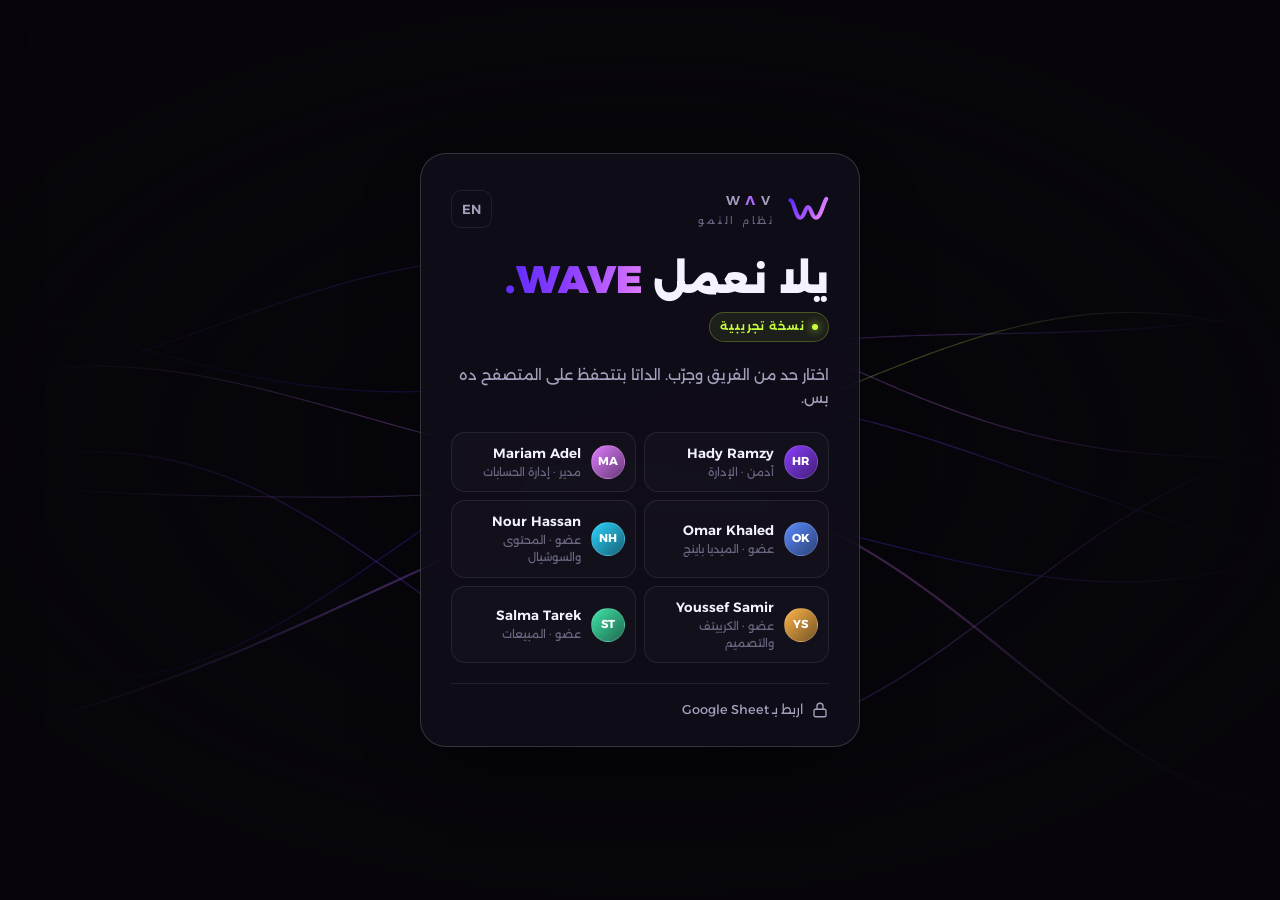
==== index.html @ dd117656 "Add files via upload" ====
<!doctype html>
<html lang="ar" dir="rtl">
<head>
<meta charset="utf-8" />
<meta name="viewport" content="width=device-width, initial-scale=1, viewport-fit=cover" />
<meta name="theme-color" content="#07060b" />
<meta name="robots" content="noindex, nofollow" />
<title>WAV CRM — Growth OS</title>
<meta name="description" content="WAV's internal CRM: leads, clients, projects, content calendar, invoices and team." />
<link rel="icon" href="data:image/svg+xml,%3Csvg xmlns='http://www.w3.org/2000/svg' viewBox='0 0 124 124'%3E%3Cdefs%3E%3ClinearGradient id='g' x1='0' y1='0' x2='1' y2='.3'%3E%3Cstop offset='0' stop-color='%235b2bff'/%3E%3Cstop offset='.5' stop-color='%239b4dff'/%3E%3Cstop offset='1' stop-color='%23e07bff'/%3E%3C/linearGradient%3E%3C/defs%3E%3Crect width='124' height='124' rx='28' fill='%2307060b'/%3E%3Cpath d='M10 36 C 20 36 25 88 39 88 C 51 88 53 56 62 56 C 71 56 73 88 85 88 C 100 88 106 46 116 32' fill='none' stroke='url(%23g)' stroke-width='13' stroke-linecap='round' stroke-linejoin='round'/%3E%3C/svg%3E" />
<link rel="preconnect" href="https://fonts.googleapis.com" />
<link rel="preconnect" href="https://fonts.gstatic.com" crossorigin />
<link href="https://fonts.googleapis.com/css2?family=Anton&family=Alexandria:wght@300;400;500;600;700;800;900&family=Inter:wght@400;500;600;700&display=swap" rel="stylesheet" />
<style>
/* ==========================================================================
   WAV CRM — Creativity in motion
   Same design language as the WAV website: deep night background,
   indigo → violet → pink gradient, lime accent, Anton / Alexandria / Inter.
   ========================================================================== */

:root {
  --bg: #07060b;
  --bg-2: #0d0b14;
  --surface: #13101d;
  --surface-2: #1a1527;
  --surface-3: #221c33;
  --line: rgba(255, 255, 255, 0.08);
  --line-strong: rgba(255, 255, 255, 0.16);
  --text: #f5f2ff;
  --muted: #a69fbd;
  --dim: #6d6683;
  --indigo: #5b2bff;
  --violet: #8b3dff;
  --violet-2: #b06bff;
  --pink: #e07bff;
  --lime: #c8ff3d;
  --red: #ff5c7a;
  --amber: #ffb547;
  --cyan: #2bd4ff;
  --blue: #5b8cff;
  --green: #3ee6a8;
  --grad: linear-gradient(100deg, var(--indigo), var(--violet) 45%, var(--pink));

  --font-display: 'Anton', 'Alexandria', Impact, sans-serif;
  --font-body: 'Inter', 'Alexandria', system-ui, sans-serif;

  --radius: 18px;
  --radius-sm: 12px;
  --ease-out: cubic-bezier(0.16, 1, 0.3, 1);
  --ease-wave: cubic-bezier(0.65, 0, 0.35, 1);
  --side-w: 252px;
  --top-h: 72px;
  --shadow: 0 24px 70px -30px rgba(0, 0, 0, 0.9);
}

html[lang='ar'] {
  --font-display: 'Alexandria', sans-serif;
  --font-body: 'Alexandria', system-ui, sans-serif;
}

*, *::before, *::after { box-sizing: border-box; }
html { -webkit-text-size-adjust: 100%; }
body {
  margin: 0;
  background: var(--bg);
  color: var(--text);
  font-family: var(--font-body);
  font-size: 14.5px;
  line-height: 1.55;
  -webkit-font-smoothing: antialiased;
  overflow-x: hidden;
}
[hidden] { display: none !important; }
a { color: inherit; text-decoration: none; }
button { font: inherit; color: inherit; background: none; border: 0; cursor: pointer; padding: 0; }
input, select, textarea { font: inherit; color: inherit; }
::selection { background: var(--violet); color: #fff; }
:focus-visible { outline: 2px solid var(--lime); outline-offset: 2px; border-radius: 8px; }
svg.i { width: 18px; height: 18px; fill: none; stroke: currentColor; stroke-width: 1.8; stroke-linecap: round; stroke-linejoin: round; flex-shrink: 0; }
html[dir='rtl'] svg.i.flip { transform: scaleX(-1); }

::-webkit-scrollbar { width: 10px; height: 10px; }
::-webkit-scrollbar-thumb { background: #2a2340; border-radius: 10px; border: 2px solid var(--bg); }
::-webkit-scrollbar-track { background: transparent; }

.num { font-variant-numeric: tabular-nums; }
.muted { color: var(--muted); }
.dim { color: var(--dim); }
.grad-text { background: var(--grad); -webkit-background-clip: text; background-clip: text; color: transparent; }
.lime { color: var(--lime); }
.red { color: var(--red); }

/* ---------- Boot loader ---------- */
.boot { position: fixed; inset: 0; z-index: 500; display: grid; place-items: center; background: var(--bg); transition: opacity 0.5s, visibility 0.5s; }
.boot.is-done { opacity: 0; visibility: hidden; }
.boot svg { width: 110px; }
.boot path { stroke-dasharray: 260; animation: draw 1.4s var(--ease-wave) infinite alternate; }
@keyframes draw { from { stroke-dashoffset: 260; } to { stroke-dashoffset: 0; } }

/* ---------- Brand mark ---------- */
.brand { display: flex; align-items: center; gap: 12px; }
.brand__mark { width: 42px; height: auto; overflow: visible; }
.brand__mark path { transition: stroke-dashoffset 1s var(--ease-wave); stroke-dasharray: 260; }
.brand:hover .brand__mark path { animation: wiggle 1.2s var(--ease-wave); }
@keyframes wiggle { 0%, 100% { stroke-dashoffset: 0; } 50% { stroke-dashoffset: 260; } 51% { stroke-dashoffset: -260; } }
.brand__word { font-weight: 600; letter-spacing: 0.42em; font-size: 0.8rem; color: var(--muted); direction: ltr; }
.brand__word i { font-style: normal; color: var(--violet-2); }
.brand__tag { display: block; font-size: 0.62rem; letter-spacing: 0.28em; color: var(--dim); text-transform: uppercase; margin-top: 2px; }

/* ---------- Buttons ---------- */
.btn {
  position: relative; display: inline-flex; align-items: center; justify-content: center; gap: 9px;
  padding: 11px 20px; border-radius: 999px; white-space: nowrap;
  background: var(--grad); color: #fff; font-weight: 600; font-size: 0.88rem;
  overflow: hidden; isolation: isolate;
  transition: transform 0.35s var(--ease-out), box-shadow 0.35s var(--ease-out), color 0.3s;
  box-shadow: 0 10px 34px -12px rgba(139, 61, 255, 0.75);
}
.btn::before {
  content: ''; position: absolute; inset: -2px; z-index: -1; background: var(--lime);
  clip-path: polygon(0 100%, 100% 100%, 100% 100%, 0 100%);
  transition: clip-path 0.5s var(--ease-wave);
}
.btn:hover::before { clip-path: polygon(0 0, 100% 0, 100% 100%, 0 100%); }
.btn:hover { color: #0b0710; box-shadow: 0 14px 44px -12px rgba(200, 255, 61, 0.45); }
.btn:active { transform: scale(0.97); }
.btn--ghost { background: rgba(255, 255, 255, 0.03); border: 1px solid var(--line-strong); box-shadow: none; }
.btn--danger { background: rgba(255, 92, 122, 0.12); color: var(--red); border: 1px solid rgba(255, 92, 122, 0.35); box-shadow: none; }
.btn--danger::before { background: var(--red); }
.btn--danger:hover { color: #fff; box-shadow: none; }
.btn--sm { padding: 8px 14px; font-size: 0.8rem; gap: 7px; }
.btn--block { width: 100%; }
.btn[disabled] { opacity: 0.5; pointer-events: none; }
.btn svg.i { width: 16px; height: 16px; }

.icon-btn {
  position: relative; display: inline-grid; place-items: center; width: 40px; height: 40px; border-radius: 12px;
  color: var(--muted); border: 1px solid var(--line); background: rgba(255, 255, 255, 0.02);
  transition: color 0.2s, border-color 0.2s, background 0.2s;
}
.icon-btn:hover { color: var(--text); border-color: var(--line-strong); background: rgba(255, 255, 255, 0.05); }
.icon-btn--sm { width: 32px; height: 32px; border-radius: 10px; }
.icon-btn--sm svg.i { width: 15px; height: 15px; }
.icon-btn .dot { position: absolute; top: 6px; inset-inline-end: 6px; min-width: 16px; height: 16px; padding: 0 4px; border-radius: 9px; background: var(--red); color: #fff; font-size: 0.62rem; font-weight: 700; display: grid; place-items: center; }

.lang-btn { font-weight: 600; font-size: 0.82rem; color: var(--muted); padding: 8px 10px; border-radius: 10px; border: 1px solid var(--line); }
.lang-btn b { color: var(--text); }
.lang-btn:hover { border-color: var(--line-strong); }

/* ---------- Forms ---------- */
.field { display: flex; flex-direction: column; gap: 6px; min-width: 0; }
.field--full { grid-column: 1 / -1; }
.field > span { font-size: 0.74rem; font-weight: 600; letter-spacing: 0.04em; color: var(--muted); }
.field > span b { color: var(--pink); font-weight: 600; }
.input, .field input, .field select, .field textarea {
  width: 100%; min-width: 0; padding: 11px 13px; border-radius: 12px;
  background: var(--bg-2); border: 1px solid var(--line-strong); color: var(--text);
  transition: border-color 0.2s, box-shadow 0.2s, background 0.2s; outline: none;
}
.field textarea { resize: vertical; min-height: 88px; }
.input:focus, .field input:focus, .field select:focus, .field textarea:focus { border-color: var(--violet-2); box-shadow: 0 0 0 4px rgba(139, 61, 255, 0.18); }
.field.is-invalid input, .field.is-invalid select { border-color: var(--red); }
select { appearance: none; -webkit-appearance: none; background-image: url("data:image/svg+xml,%3Csvg xmlns='http://www.w3.org/2000/svg' viewBox='0 0 24 24' fill='none' stroke='%23a69fbd' stroke-width='2'%3E%3Cpath d='M6 9l6 6 6-6'/%3E%3C/svg%3E"); background-repeat: no-repeat; background-size: 16px; background-position: right 12px center; padding-inline-end: 36px !important; }
html[dir='rtl'] select { background-position: left 12px center; }
option { background: var(--surface); color: var(--text); }
input[type='date'] { color-scheme: dark; }
.form-grid { display: grid; grid-template-columns: repeat(2, minmax(0, 1fr)); gap: 14px 16px; }

.search { position: relative; display: flex; align-items: center; }
.search svg.i { position: absolute; inset-inline-start: 12px; color: var(--dim); width: 16px; height: 16px; pointer-events: none; }
.search .input { padding-inline-start: 36px; min-width: 220px; }

.seg { display: inline-flex; padding: 4px; gap: 2px; border-radius: 12px; background: var(--bg-2); border: 1px solid var(--line); }
.seg button { display: inline-flex; align-items: center; gap: 6px; padding: 7px 11px; border-radius: 9px; font-size: 0.8rem; color: var(--muted); font-weight: 500; white-space: nowrap; }
.seg button.is-on { background: var(--surface-3); color: var(--text); box-shadow: inset 0 0 0 1px var(--line-strong); }
.seg button svg.i { width: 15px; height: 15px; }

/* ---------- Login ---------- */
.login { position: fixed; inset: 0; display: grid; place-items: center; padding: 20px; overflow: auto; }
.login canvas { position: fixed; inset: 0; width: 100%; height: 100%; z-index: 0; }
.login::after { content: ''; position: fixed; inset: 0; z-index: 0; pointer-events: none; background: radial-gradient(60% 50% at 50% 50%, transparent, rgba(7, 6, 11, 0.85)); }
.login__card {
  position: relative; z-index: 1; width: min(440px, 100%);
  padding: 34px 30px 26px; border-radius: 26px;
  background: rgba(19, 16, 29, 0.72); border: 1px solid var(--line-strong);
  backdrop-filter: blur(22px); -webkit-backdrop-filter: blur(22px); box-shadow: var(--shadow);
}
.login__top { display: flex; align-items: center; justify-content: space-between; margin-bottom: 26px; }
.login__title { font-family: var(--font-display); font-size: clamp(2.6rem, 9vw, 3.4rem); line-height: 0.95; text-transform: uppercase; margin: 0 0 8px; letter-spacing: 0.005em; }
html[lang='ar'] .login__title { font-weight: 900; line-height: 1.25; font-size: 2.4rem; }
.login__title em { font-style: normal; background: var(--grad); -webkit-background-clip: text; background-clip: text; color: transparent; }
.login__lead { color: var(--muted); margin: 0 0 22px; font-size: 0.92rem; }
.login form { display: grid; gap: 14px; }
.login__err { color: var(--red); font-size: 0.84rem; min-height: 1.2em; margin: 0; }
.login__foot { margin-top: 20px; padding-top: 16px; border-top: 1px solid var(--line); font-size: 0.8rem; color: var(--dim); }
.login__foot summary { cursor: pointer; color: var(--muted); list-style: none; display: flex; align-items: center; gap: 8px; }
.login__foot summary::-webkit-details-marker { display: none; }
.login__foot details[open] summary { margin-bottom: 12px; }
.login__badge { display: inline-flex; align-items: center; gap: 7px; font-size: 0.72rem; font-weight: 600; letter-spacing: 0.08em; text-transform: uppercase; color: var(--lime); padding: 5px 10px; border-radius: 999px; background: rgba(200, 255, 61, 0.08); border: 1px solid rgba(200, 255, 61, 0.25); }
.login__badge i { width: 6px; height: 6px; border-radius: 50%; background: var(--lime); box-shadow: 0 0 10px var(--lime); }
.demo-users { display: grid; grid-template-columns: repeat(2, minmax(0, 1fr)); gap: 8px; }
.demo-user { display: flex; align-items: center; gap: 10px; padding: 10px; border-radius: 14px; border: 1px solid var(--line); background: rgba(255, 255, 255, 0.02); text-align: start; transition: border-color 0.2s, background 0.2s, transform 0.3s var(--ease-out); }
.demo-user:hover { border-color: var(--violet-2); background: rgba(139, 61, 255, 0.08); transform: translateY(-2px); }
.demo-user b { display: block; font-size: 0.84rem; font-weight: 600; }
.demo-user small { display: block; font-size: 0.7rem; color: var(--dim); }

/* ---------- App shell ---------- */
.app { min-height: 100vh; display: grid; grid-template-columns: var(--side-w) minmax(0, 1fr); }
.side {
  position: sticky; top: 0; height: 100vh; display: flex; flex-direction: column; gap: 6px;
  padding: 22px 14px 16px; border-inline-end: 1px solid var(--line);
  background: linear-gradient(180deg, rgba(91, 43, 255, 0.07), transparent 35%), var(--bg);
  overflow-y: auto;
}
.side .brand { padding: 0 8px 18px; }
.nav-group { padding: 12px 10px 6px; font-size: 0.66rem; letter-spacing: 0.22em; text-transform: uppercase; color: var(--dim); font-weight: 600; }
html[lang='ar'] .nav-group { letter-spacing: 0.04em; }
.nav-item {
  position: relative; display: flex; align-items: center; gap: 12px; padding: 10px 12px; border-radius: 12px;
  color: var(--muted); font-weight: 500; font-size: 0.9rem; transition: color 0.2s, background 0.2s;
}
.nav-item:hover { color: var(--text); background: rgba(255, 255, 255, 0.04); }
.nav-item.is-active { color: var(--text); background: linear-gradient(90deg, rgba(139, 61, 255, 0.2), rgba(139, 61, 255, 0.04)); }
html[dir='rtl'] .nav-item.is-active { background: linear-gradient(270deg, rgba(139, 61, 255, 0.2), rgba(139, 61, 255, 0.04)); }
.nav-item.is-active::before { content: ''; position: absolute; inset-inline-start: -14px; top: 9px; bottom: 9px; width: 3px; border-radius: 3px; background: var(--grad); }
.nav-item.is-active svg.i { color: var(--violet-2); }
.nav-item .count { margin-inline-start: auto; font-size: 0.7rem; font-weight: 700; padding: 1px 8px; border-radius: 999px; background: rgba(255, 255, 255, 0.06); color: var(--muted); }
.nav-item .count.is-hot { background: rgba(255, 92, 122, 0.16); color: var(--red); }
.side__foot { margin-top: auto; display: grid; gap: 10px; padding-top: 14px; }
.sync-pill { display: flex; align-items: center; gap: 8px; padding: 8px 12px; border-radius: 12px; font-size: 0.76rem; color: var(--muted); background: rgba(255, 255, 255, 0.02); border: 1px solid var(--line); }
.sync-pill i { width: 8px; height: 8px; border-radius: 50%; background: var(--dim); flex-shrink: 0; }
.sync-pill[data-state='ok'] i { background: var(--lime); box-shadow: 0 0 10px var(--lime); }
.sync-pill[data-state='syncing'] i { background: var(--violet-2); animation: blink 1s infinite; }
.sync-pill[data-state='offline'] i, .sync-pill[data-state='error'] i { background: var(--amber); }
.sync-pill[data-state='demo'] i { background: var(--pink); }
@keyframes blink { 50% { opacity: 0.3; } }
.me { display: flex; align-items: center; gap: 10px; padding: 10px; border-radius: 14px; border: 1px solid var(--line); background: var(--surface); }
.me b { display: block; font-size: 0.86rem; font-weight: 600; white-space: nowrap; overflow: hidden; text-overflow: ellipsis; }
.me small { display: block; font-size: 0.72rem; color: var(--dim); }
.me > div { min-width: 0; flex: 1; }

.main { min-width: 0; display: flex; flex-direction: column; }
.top {
  position: sticky; top: 0; z-index: 40; height: var(--top-h); display: flex; align-items: center; gap: 12px;
  padding-inline: clamp(16px, 3vw, 34px); background: rgba(7, 6, 11, 0.78);
  backdrop-filter: blur(16px); -webkit-backdrop-filter: blur(16px); border-bottom: 1px solid var(--line);
}
.top__title { display: flex; align-items: baseline; gap: 12px; min-width: 0; flex: 1; overflow: hidden; }
.top__title h1 { overflow: hidden; text-overflow: ellipsis; }
.top__title h1 { margin: 0; font-family: var(--font-display); font-weight: 400; font-size: 1.7rem; text-transform: uppercase; letter-spacing: 0.01em; line-height: 1; white-space: nowrap; }
html[lang='ar'] .top__title h1 { font-weight: 800; font-size: 1.35rem; }
.top__title small { color: var(--dim); font-size: 0.8rem; white-space: nowrap; overflow: hidden; text-overflow: ellipsis; }
.top__actions { margin-inline-start: auto; display: flex; align-items: center; gap: 8px; }
.kbd-search { display: flex; align-items: center; gap: 10px; padding: 9px 12px; border-radius: 12px; border: 1px solid var(--line); color: var(--dim); font-size: 0.84rem; min-width: 230px; background: rgba(255, 255, 255, 0.02); transition: border-color 0.2s; }
.kbd-search:hover { border-color: var(--line-strong); color: var(--muted); }
.kbd-search kbd { margin-inline-start: auto; font-family: inherit; font-size: 0.7rem; padding: 2px 6px; border-radius: 6px; border: 1px solid var(--line-strong); color: var(--muted); }
.view { padding: clamp(16px, 3vw, 34px); flex: 1; min-width: 0; animation: viewIn 0.5s var(--ease-out); }
@keyframes viewIn { from { opacity: 0; transform: translateY(10px); } }

.toolbar { display: flex; flex-wrap: wrap; align-items: center; gap: 10px; margin-bottom: 20px; }
.toolbar .grow { flex: 1; }
.toolbar select.input { width: auto; min-width: 140px; max-width: 210px; }

/* ---------- Cards / KPI ---------- */
.card { position: relative; background: var(--surface); border: 1px solid var(--line); border-radius: var(--radius); padding: 20px; min-width: 0; }
.card__head { display: flex; align-items: center; justify-content: space-between; gap: 10px; margin-bottom: 16px; }
.card__head h3 { margin: 0; font-size: 0.95rem; font-weight: 600; display: flex; align-items: center; gap: 9px; }
.card__head h3 svg.i { color: var(--violet-2); }
.card__head .link { font-size: 0.78rem; color: var(--muted); }
.card__head .link:hover { color: var(--lime); }
.grid { display: grid; gap: 16px; }
.g-4 { grid-template-columns: repeat(4, minmax(0, 1fr)); }
.g-3 { grid-template-columns: repeat(3, minmax(0, 1fr)); }
.g-2 { grid-template-columns: repeat(2, minmax(0, 1fr)); }
.g-main { grid-template-columns: minmax(0, 1.65fr) minmax(0, 1fr); }
.mt { margin-top: 16px; }

.kpi { overflow: hidden; }
.kpi__label { display: flex; align-items: center; gap: 8px; color: var(--muted); font-size: 0.8rem; font-weight: 500; }
.kpi__label svg.i { width: 15px; height: 15px; color: var(--violet-2); }
.kpi__value { display: block; margin-top: 10px; font-family: 'Anton', var(--font-display); font-weight: 400; font-size: 2.1rem; line-height: 1; letter-spacing: 0.01em; direction: ltr; text-align: start; }
html[dir='rtl'] .kpi__value { text-align: right; }
.kpi__value small { font-family: var(--font-body); font-size: 0.8rem; color: var(--dim); margin-inline-start: 4px; letter-spacing: 0; }
.kpi__meta { margin-top: 8px; font-size: 0.78rem; color: var(--dim); }
.kpi__meta b { color: var(--green); font-weight: 600; }
.kpi__meta b.down { color: var(--red); }
.kpi::after { content: ''; position: absolute; inset-inline-end: -40px; bottom: -50px; width: 140px; height: 140px; border-radius: 50%; background: radial-gradient(circle, rgba(139, 61, 255, 0.22), transparent 70%); pointer-events: none; }
.kpi__spark { position: absolute; inset-inline-end: 16px; top: 18px; width: 80px; height: 30px; opacity: 0.9; }

/* ---------- Pulse hero (dashboard) ---------- */
.pulse { position: relative; overflow: hidden; padding: 0; border-radius: 24px; background: radial-gradient(120% 140% at 0% 0%, rgba(91, 43, 255, 0.28), transparent 55%), radial-gradient(90% 120% at 100% 100%, rgba(224, 123, 255, 0.16), transparent 60%), var(--surface); min-height: 230px; }
.pulse canvas { position: absolute; inset: 0; width: 100%; height: 100%; }
.pulse__body { position: relative; z-index: 1; display: flex; flex-wrap: wrap; align-items: flex-end; justify-content: space-between; gap: 20px; padding: 26px 28px; min-height: 230px; }
.pulse__hello { font-size: 0.86rem; color: var(--muted); }
.pulse__title { margin: 6px 0 0; font-family: var(--font-display); font-weight: 400; font-size: clamp(2.2rem, 5vw, 3.6rem); line-height: 0.95; text-transform: uppercase; }
html[lang='ar'] .pulse__title { font-weight: 900; line-height: 1.3; font-size: clamp(1.8rem, 4vw, 2.7rem); }
.pulse__title em { font-style: normal; background: var(--grad); -webkit-background-clip: text; background-clip: text; color: transparent; }
.pulse__sub { margin: 10px 0 0; color: var(--muted); max-width: 46ch; font-size: 0.9rem; }
.pulse__score { text-align: end; }
.pulse__score span { display: block; font-size: 0.7rem; letter-spacing: 0.22em; text-transform: uppercase; color: var(--muted); }
html[lang='ar'] .pulse__score span { letter-spacing: 0.02em; }
.pulse__score b { display: block; font-family: 'Anton', sans-serif; font-weight: 400; font-size: clamp(3.4rem, 8vw, 5.4rem); line-height: 1; color: var(--lime); direction: ltr; text-shadow: 0 0 40px rgba(200, 255, 61, 0.35); }
.pulse__level { display: inline-flex; align-items: center; gap: 8px; margin-top: 8px; padding: 6px 12px; border-radius: 999px; font-size: 0.76rem; font-weight: 600; background: rgba(200, 255, 61, 0.1); border: 1px solid rgba(200, 255, 61, 0.3); color: var(--lime); }
.pulse__factors { display: flex; flex-wrap: wrap; gap: 8px; margin-top: 14px; }
.pulse__factors span { font-size: 0.74rem; padding: 5px 10px; border-radius: 999px; background: rgba(7, 6, 11, 0.55); border: 1px solid var(--line); color: var(--muted); }
.pulse__factors span b { color: var(--text); font-weight: 600; }

/* ---------- Chips / pills / avatars ---------- */
.pill { --c: var(--violet-2); display: inline-flex; align-items: center; gap: 6px; padding: 3px 10px; border-radius: 999px; font-size: 0.72rem; font-weight: 600; white-space: nowrap; color: var(--c); background: color-mix(in srgb, var(--c) 14%, transparent); border: 1px solid color-mix(in srgb, var(--c) 30%, transparent); }
.pill i { width: 6px; height: 6px; border-radius: 50%; background: var(--c); }
.pill--plain { color: var(--muted); --c: var(--muted); }
.tag { display: inline-flex; align-items: center; gap: 5px; padding: 2px 8px; border-radius: 7px; font-size: 0.7rem; color: var(--muted); background: rgba(255, 255, 255, 0.05); border: 1px solid var(--line); white-space: nowrap; }
.tag svg.i { width: 12px; height: 12px; }
.tag.is-late { color: var(--red); border-color: rgba(255, 92, 122, 0.35); background: rgba(255, 92, 122, 0.08); }
.tag.is-today { color: var(--amber); border-color: rgba(255, 181, 71, 0.35); background: rgba(255, 181, 71, 0.08); }
.avatar { --c: var(--violet); display: inline-grid; place-items: center; width: 34px; height: 34px; border-radius: 50%; flex-shrink: 0; font-size: 0.72rem; font-weight: 700; color: #fff; background: linear-gradient(135deg, var(--c), color-mix(in srgb, var(--c) 45%, #07060b)); border: 1px solid rgba(255, 255, 255, 0.14); letter-spacing: 0.02em; }
.avatar--sm { width: 24px; height: 24px; font-size: 0.6rem; }
.avatar--lg { width: 52px; height: 52px; font-size: 1rem; }
.avatar--sq { border-radius: 14px; }
.avatars { display: inline-flex; }
.avatars .avatar { margin-inline-start: -6px; box-shadow: 0 0 0 2px var(--surface); }
.avatars .avatar:first-child { margin-inline-start: 0; }
.plat { --c: #fff; display: inline-grid; place-items: center; width: 22px; height: 22px; border-radius: 7px; background: color-mix(in srgb, var(--c) 18%, transparent); color: var(--c); font-size: 0.6rem; font-weight: 800; flex-shrink: 0; }

/* ---------- Charts ---------- */
.bars { display: grid; grid-auto-flow: column; grid-auto-columns: minmax(0, 1fr); align-items: end; gap: 10px; height: 180px; padding-top: 10px; }
.bars__col { display: flex; flex-direction: column; align-items: center; gap: 6px; height: 100%; justify-content: flex-end; min-width: 0; }
.bars__stack { position: relative; width: 100%; max-width: 46px; flex: 1; display: flex; flex-direction: column; justify-content: flex-end; gap: 3px; }
.bars__bar { width: 100%; border-radius: 8px 8px 4px 4px; background: var(--grad); height: calc(var(--v) * 100%); min-height: 3px; transform-origin: bottom; animation: grow 0.9s var(--ease-out) both; }
.bars__bar--alt { background: var(--lime); opacity: 0.9; }
.bars__col small { font-size: 0.7rem; color: var(--dim); white-space: nowrap; }
.bars__col b { font-size: 0.72rem; font-weight: 600; color: var(--muted); }
@keyframes grow { from { transform: scaleY(0); } }
.hbars { list-style: none; margin: 0; padding: 0; display: grid; gap: 12px; }
.hbars li { display: grid; grid-template-columns: 112px minmax(0, 1fr) auto; align-items: center; gap: 12px; font-size: 0.8rem; }
.hbars li > span { color: var(--muted); white-space: nowrap; overflow: hidden; text-overflow: ellipsis; }
.hbars li > i { position: relative; height: 10px; border-radius: 6px; background: rgba(255, 255, 255, 0.05); overflow: hidden; }
.hbars li > i::after { content: ''; position: absolute; inset-block: 0; inset-inline-start: 0; width: calc(var(--v) * 100%); border-radius: 6px; background: var(--c, var(--grad)); animation: growX 0.9s var(--ease-out) both; transform-origin: left; }
html[dir='rtl'] .hbars li > i::after { transform-origin: right; }
@keyframes growX { from { transform: scaleX(0); } }
.hbars li > b { font-size: 0.78rem; font-weight: 600; white-space: nowrap; }
.donut-wrap { display: flex; align-items: center; gap: 22px; flex-wrap: wrap; }
.donut { position: relative; width: 150px; height: 150px; border-radius: 50%; flex-shrink: 0; background: conic-gradient(var(--stops)); -webkit-mask: radial-gradient(circle, transparent 54%, #000 55%); mask: radial-gradient(circle, transparent 54%, #000 55%); animation: spin-in 1s var(--ease-out); }
@keyframes spin-in { from { transform: rotate(-90deg) scale(0.7); opacity: 0; } }
.donut-center { position: relative; width: 150px; height: 150px; flex-shrink: 0; }
.donut-center > div { position: absolute; inset: 0; display: grid; place-items: center; text-align: center; }
.donut-center b { display: block; font-family: 'Anton', sans-serif; font-weight: 400; font-size: 1.9rem; line-height: 1; }
.donut-center small { display: block; font-size: 0.68rem; color: var(--dim); }
.legend { list-style: none; margin: 0; padding: 0; display: grid; gap: 7px; font-size: 0.78rem; flex: 1; min-width: 150px; }
.legend li { display: flex; align-items: center; gap: 8px; color: var(--muted); }
.legend li i { width: 9px; height: 9px; border-radius: 3px; background: var(--c); flex-shrink: 0; }
.legend li b { margin-inline-start: auto; color: var(--text); font-weight: 600; }
.area { width: 100%; height: 200px; display: block; overflow: visible; }
.area .gridline { stroke: rgba(255, 255, 255, 0.06); stroke-dasharray: 3 5; }
.area text { fill: var(--dim); font-size: 10px; font-family: var(--font-body); }
.area .line { fill: none; stroke: url(#gArea); stroke-width: 2.5; stroke-linecap: round; stroke-linejoin: round; stroke-dasharray: 2000; animation: dash 1.6s var(--ease-out) both; }
.area .dot { fill: var(--bg); stroke: var(--lime); stroke-width: 2; }
@keyframes dash { from { stroke-dashoffset: 2000; } to { stroke-dashoffset: 0; } }
.funnel { display: grid; gap: 6px; }
.funnel__row { display: grid; grid-template-columns: 110px minmax(0, 1fr) 60px; align-items: center; gap: 12px; font-size: 0.8rem; }
.funnel__row > span { color: var(--muted); }
.funnel__bar { height: 30px; border-radius: 9px; display: flex; align-items: center; justify-content: center; margin-inline: auto; width: calc(var(--v) * 100%); min-width: 34px; background: color-mix(in srgb, var(--c) 30%, transparent); border: 1px solid color-mix(in srgb, var(--c) 50%, transparent); color: #fff; font-weight: 600; font-size: 0.78rem; animation: growX 0.9s var(--ease-out) both; }
.funnel__row > b { text-align: end; color: var(--dim); font-weight: 500; font-size: 0.74rem; }

/* ---------- Lists ---------- */
.list { list-style: none; margin: 0; padding: 0; display: grid; }
.list > li { display: flex; align-items: center; gap: 12px; padding: 11px 4px; border-bottom: 1px solid var(--line); min-width: 0; }
.list > li:last-child { border-bottom: 0; }
.list > li.is-click { cursor: pointer; border-radius: 10px; transition: background 0.2s; padding-inline: 8px; }
.list > li.is-click:hover { background: rgba(255, 255, 255, 0.035); }
.list__main { flex: 1; min-width: 0; }
.list__main b { display: block; font-weight: 600; font-size: 0.87rem; white-space: nowrap; overflow: hidden; text-overflow: ellipsis; }
.list__main small { display: block; color: var(--dim); font-size: 0.75rem; white-space: nowrap; overflow: hidden; text-overflow: ellipsis; }
.list__icon { display: grid; place-items: center; width: 34px; height: 34px; border-radius: 11px; background: color-mix(in srgb, var(--c, var(--violet)) 15%, transparent); color: var(--c, var(--violet-2)); flex-shrink: 0; }
.list__icon svg.i { width: 16px; height: 16px; }
.feed { list-style: none; margin: 0; padding: 0; position: relative; }
.feed::before { content: ''; position: absolute; inset-block: 8px; inset-inline-start: 16px; width: 1px; background: var(--line-strong); }
.feed li { position: relative; display: flex; gap: 12px; padding: 8px 0; font-size: 0.82rem; }
.feed li .avatar { position: relative; z-index: 1; box-shadow: 0 0 0 3px var(--surface); }
.feed li p { margin: 0; color: var(--muted); }
.feed li p b { color: var(--text); font-weight: 600; }
.feed li small { display: block; color: var(--dim); font-size: 0.72rem; }
.feed li .note { margin-top: 6px; padding: 10px 12px; border-radius: 12px; background: var(--bg-2); border: 1px solid var(--line); color: var(--text); white-space: pre-wrap; }
.empty { display: grid; place-items: center; text-align: center; gap: 10px; padding: 34px 16px; color: var(--dim); font-size: 0.85rem; }
.empty svg.wave-empty { width: 120px; height: 36px; }
.empty svg.wave-empty path { stroke-dasharray: 6 8; animation: flow 1.8s linear infinite; }
@keyframes flow { to { stroke-dashoffset: -28; } }

/* ---------- Kanban ---------- */
.board { display: grid; grid-auto-flow: column; grid-auto-columns: minmax(270px, 1fr); gap: 14px; overflow-x: auto; padding-bottom: 14px; align-items: start; scroll-snap-type: x proximity; }
.col { --c: var(--violet-2); display: flex; flex-direction: column; min-height: 200px; max-height: calc(100vh - 230px); border-radius: var(--radius); background: var(--bg-2); border: 1px solid var(--line); scroll-snap-align: start; transition: border-color 0.2s, background 0.2s; }
.col.is-over { border-color: var(--c); background: color-mix(in srgb, var(--c) 7%, var(--bg-2)); }
.col__head { padding: 14px 14px 10px; border-bottom: 1px solid var(--line); }
.col__title { display: flex; align-items: center; gap: 8px; font-weight: 600; font-size: 0.86rem; }
.col__title i { width: 8px; height: 8px; border-radius: 50%; background: var(--c); box-shadow: 0 0 10px var(--c); }
.col__title .n { margin-inline-start: auto; font-size: 0.72rem; color: var(--muted); padding: 1px 8px; border-radius: 999px; background: rgba(255, 255, 255, 0.05); }
.col__sum { margin-top: 4px; font-size: 0.74rem; color: var(--dim); }
.col__wave { display: block; width: 100%; height: 6px; margin-top: 10px; }
.col__body { flex: 1; display: grid; align-content: start; gap: 10px; padding: 10px; overflow-y: auto; min-height: 80px; }
.col__add { margin: 0 10px 10px; padding: 9px; border-radius: 12px; border: 1px dashed var(--line-strong); color: var(--dim); font-size: 0.8rem; display: flex; align-items: center; justify-content: center; gap: 6px; transition: color 0.2s, border-color 0.2s; }
.col__add:hover { color: var(--lime); border-color: var(--lime); }
.col__add svg.i { width: 15px; height: 15px; }
.kcard { position: relative; display: grid; gap: 9px; padding: 13px; border-radius: 14px; background: var(--surface); border: 1px solid var(--line); cursor: pointer; transition: border-color 0.2s, transform 0.3s var(--ease-out), box-shadow 0.3s; }
.kcard:hover { border-color: var(--line-strong); transform: translateY(-2px); box-shadow: 0 14px 30px -18px rgba(139, 61, 255, 0.6); }
.kcard.is-dragging { opacity: 0.4; }
.kcard__top { display: flex; align-items: flex-start; justify-content: space-between; gap: 8px; }
.kcard__name { font-weight: 600; font-size: 0.88rem; line-height: 1.35; }
.kcard__sub { font-size: 0.75rem; color: var(--dim); margin-top: 1px; }
.kcard__value { font-family: 'Anton', sans-serif; font-weight: 400; font-size: 1.05rem; color: var(--text); white-space: nowrap; direction: ltr; }
.kcard__meta { display: flex; align-items: center; gap: 6px; flex-wrap: wrap; }
.kcard__foot { display: flex; align-items: center; justify-content: space-between; gap: 8px; }
.kcard__prio { position: absolute; inset-block: 12px; inset-inline-start: 0; width: 3px; border-radius: 3px; background: var(--c); }
.kcard .progress { height: 5px; border-radius: 4px; background: rgba(255, 255, 255, 0.06); overflow: hidden; }
.kcard .progress i { display: block; height: 100%; width: calc(var(--v) * 100%); background: var(--grad); border-radius: 4px; }
.score-badge { display: inline-flex; align-items: center; gap: 5px; font-size: 0.68rem; font-weight: 700; padding: 2px 8px; border-radius: 999px; color: #0b0710; background: var(--lime); }

/* ---------- Table ---------- */
.table-wrap { overflow-x: auto; border-radius: var(--radius); border: 1px solid var(--line); background: var(--surface); }
.table { width: 100%; border-collapse: collapse; font-size: 0.84rem; }
.table th { text-align: start; font-weight: 600; color: var(--dim); font-size: 0.72rem; letter-spacing: 0.06em; text-transform: uppercase; padding: 13px 14px; border-bottom: 1px solid var(--line); white-space: nowrap; background: var(--bg-2); cursor: default; user-select: none; }
html[lang='ar'] .table th { letter-spacing: 0; }
.table th[data-sort] { cursor: pointer; }
.table th[data-sort]:hover { color: var(--text); }
.table th.is-sorted { color: var(--lime); }
.table td { padding: 12px 14px; border-bottom: 1px solid var(--line); white-space: nowrap; }
.table tbody tr { cursor: pointer; transition: background 0.15s; }
.table tbody tr:hover { background: rgba(255, 255, 255, 0.03); }
.table tbody tr:last-child td { border-bottom: 0; }
.table .who { display: flex; align-items: center; gap: 10px; }
.table .who b { display: block; font-weight: 600; }
.table .who small { display: block; color: var(--dim); font-size: 0.74rem; }
.table .actions { text-align: end; }

/* ---------- Client cards ---------- */
.cards { display: grid; grid-template-columns: repeat(auto-fill, minmax(290px, 1fr)); gap: 16px; }
.ccard { position: relative; display: grid; gap: 14px; padding: 20px; border-radius: var(--radius); background: var(--surface); border: 1px solid var(--line); cursor: pointer; overflow: hidden; transition: border-color 0.25s, transform 0.35s var(--ease-out); isolation: isolate; }
.ccard::before { content: ''; position: absolute; inset: 0; z-index: -1; background: radial-gradient(120% 80% at 100% 0%, color-mix(in srgb, var(--c) 18%, transparent), transparent 60%); opacity: 0.8; transition: opacity 0.3s; }
.ccard:hover { border-color: color-mix(in srgb, var(--c) 50%, transparent); transform: translateY(-3px); }
.ccard:hover::before { opacity: 1; }
.ccard__top { display: flex; align-items: center; gap: 12px; }
.ccard__top b { display: block; font-size: 1rem; font-weight: 600; }
.ccard__top small { display: block; font-size: 0.76rem; color: var(--dim); }
.ccard__stats { display: grid; grid-template-columns: repeat(3, minmax(0, 1fr)); gap: 8px; padding-top: 14px; border-top: 1px solid var(--line); }
.ccard__stats div { min-width: 0; }
.ccard__stats b { display: block; font-family: 'Anton', sans-serif; font-weight: 400; font-size: 1.15rem; direction: ltr; text-align: start; }
html[dir='rtl'] .ccard__stats b { text-align: right; }
.ccard__stats small { font-size: 0.7rem; color: var(--dim); }
.health { display: inline-flex; align-items: center; gap: 6px; font-size: 0.72rem; color: var(--muted); }
.health i { width: 8px; height: 8px; border-radius: 50%; background: var(--c); box-shadow: 0 0 8px var(--c); }

/* ---------- Team ---------- */
.member { display: grid; gap: 14px; padding: 20px; border-radius: var(--radius); background: var(--surface); border: 1px solid var(--line); }
.member__top { display: flex; align-items: center; gap: 12px; }
.member__top b { display: block; font-weight: 600; }
.member__top small { display: block; color: var(--dim); font-size: 0.78rem; }
.member__stats { display: grid; grid-template-columns: repeat(4, minmax(0, 1fr)); gap: 6px; text-align: center; padding: 12px 6px; border-radius: 14px; background: var(--bg-2); }
.member__stats b { display: block; font-family: 'Anton', sans-serif; font-weight: 400; font-size: 1.2rem; }
.member__stats small { font-size: 0.66rem; color: var(--dim); }
.rank { display: grid; place-items: center; width: 30px; height: 30px; border-radius: 10px; font-family: 'Anton', sans-serif; font-size: 0.95rem; background: rgba(255, 255, 255, 0.05); color: var(--muted); flex-shrink: 0; }
.rank--1 { background: var(--lime); color: #0b0710; }
.rank--2 { background: var(--violet); color: #fff; }
.rank--3 { background: var(--pink); color: #0b0710; }

/* ---------- Calendar ---------- */
.cal-head { display: flex; align-items: center; gap: 10px; flex-wrap: wrap; margin-bottom: 16px; }
.cal-head h2 { margin: 0; font-family: var(--font-display); font-weight: 400; text-transform: uppercase; font-size: 1.8rem; line-height: 1; min-width: 210px; }
html[lang='ar'] .cal-head h2 { font-weight: 800; font-size: 1.4rem; }
.cal { display: grid; grid-template-columns: repeat(7, minmax(0, 1fr)); border-radius: var(--radius); overflow: hidden; border: 1px solid var(--line); background: var(--line); gap: 1px; }
.cal__dow { padding: 10px; font-size: 0.7rem; font-weight: 600; text-transform: uppercase; letter-spacing: 0.12em; color: var(--dim); background: var(--bg-2); }
html[lang='ar'] .cal__dow { letter-spacing: 0; }
.cal__day { position: relative; min-height: 118px; padding: 8px; background: var(--surface); display: flex; flex-direction: column; gap: 4px; transition: background 0.2s; min-width: 0; }
.cal__day.is-out { background: var(--bg-2); }
.cal__day.is-out .cal__n { color: var(--dim); opacity: 0.5; }
.cal__day.is-over { background: color-mix(in srgb, var(--violet) 14%, var(--surface)); }
.cal__day.is-today .cal__n { background: var(--grad); color: #fff; }
.cal__n { display: inline-grid; place-items: center; width: 26px; height: 26px; border-radius: 9px; font-size: 0.78rem; font-weight: 600; color: var(--muted); }
.cal__add { position: absolute; top: 8px; inset-inline-end: 8px; width: 24px; height: 24px; border-radius: 8px; display: grid; place-items: center; color: var(--dim); opacity: 0; transition: opacity 0.2s, color 0.2s, background 0.2s; }
.cal__day:hover .cal__add { opacity: 1; }
.cal__add:hover { color: var(--lime); background: rgba(200, 255, 61, 0.1); }
.cal__add svg.i { width: 14px; height: 14px; }
.chip { --c: var(--violet-2); display: flex; align-items: center; gap: 6px; padding: 4px 7px; border-radius: 8px; font-size: 0.72rem; font-weight: 500; background: color-mix(in srgb, var(--c) 13%, var(--bg-2)); border-inline-start: 3px solid var(--c); cursor: pointer; min-width: 0; transition: transform 0.2s, background 0.2s; }
.chip:hover { background: color-mix(in srgb, var(--c) 22%, var(--bg-2)); transform: translateX(2px); }
html[dir='rtl'] .chip:hover { transform: translateX(-2px); }
.chip span { white-space: nowrap; overflow: hidden; text-overflow: ellipsis; min-width: 0; }
.chip.is-done span { text-decoration: line-through; opacity: 0.6; }
.chip .st { width: 6px; height: 6px; border-radius: 50%; flex-shrink: 0; background: var(--s); margin-inline-start: auto; }
.cal__more { font-size: 0.7rem; color: var(--dim); padding-inline-start: 4px; }

/* ---------- Drawer / modal / overlays ---------- */
.overlay { position: fixed; inset: 0; z-index: 90; background: rgba(4, 3, 8, 0.6); backdrop-filter: blur(4px); -webkit-backdrop-filter: blur(4px); opacity: 0; visibility: hidden; transition: opacity 0.3s, visibility 0.3s; }
.overlay.is-open { opacity: 1; visibility: visible; }
.drawer { position: fixed; top: 0; bottom: 0; inset-inline-end: 0; z-index: 100; width: min(560px, 100%); display: flex; flex-direction: column; background: var(--bg-2); border-inline-start: 1px solid var(--line-strong); box-shadow: var(--shadow); transform: translateX(105%); transition: transform 0.45s var(--ease-out); }
html[dir='rtl'] .drawer { transform: translateX(-105%); }
.drawer.is-open, html[dir='rtl'] .drawer.is-open { transform: none; }
.drawer__head { position: relative; padding: 22px 22px 18px; border-bottom: 1px solid var(--line); background: radial-gradient(120% 140% at 100% 0%, rgba(139, 61, 255, 0.18), transparent 60%); }
.drawer__head h2 { margin: 0; font-size: 1.3rem; font-weight: 700; line-height: 1.25; padding-inline-end: 44px; }
.drawer__head .close { position: absolute; top: 18px; inset-inline-end: 18px; }
.drawer__eyebrow { font-size: 0.7rem; letter-spacing: 0.2em; text-transform: uppercase; color: var(--violet-2); font-weight: 600; margin-bottom: 6px; }
html[lang='ar'] .drawer__eyebrow { letter-spacing: 0.02em; }
.drawer__body { flex: 1; overflow-y: auto; padding: 20px 22px 30px; display: grid; align-content: start; gap: 20px; }
.drawer__foot { display: flex; gap: 10px; justify-content: flex-end; padding: 14px 22px; border-top: 1px solid var(--line); background: var(--bg); flex-wrap: wrap; }
.drawer__foot .spacer { flex: 1; }
.sect h4 { margin: 0 0 10px; font-size: 0.72rem; letter-spacing: 0.16em; text-transform: uppercase; color: var(--dim); font-weight: 600; display: flex; align-items: center; gap: 8px; }
html[lang='ar'] .sect h4 { letter-spacing: 0.02em; }
.kv { display: grid; grid-template-columns: repeat(2, minmax(0, 1fr)); gap: 12px; }
.kv div { padding: 11px 13px; border-radius: 12px; background: var(--surface); border: 1px solid var(--line); min-width: 0; }
.kv small { display: block; font-size: 0.7rem; color: var(--dim); margin-bottom: 2px; }
.kv b { display: block; font-weight: 500; font-size: 0.86rem; overflow-wrap: anywhere; }
.quick { display: flex; gap: 8px; flex-wrap: wrap; }
.quick a, .quick button { display: inline-flex; align-items: center; gap: 7px; padding: 8px 13px; border-radius: 11px; font-size: 0.8rem; font-weight: 500; border: 1px solid var(--line-strong); background: var(--surface); transition: border-color 0.2s, color 0.2s; }
.quick a:hover, .quick button:hover { border-color: var(--lime); color: var(--lime); }
.quick .wa { color: #4ade80; border-color: rgba(74, 222, 128, 0.35); }
.quick svg.i { width: 15px; height: 15px; }
.stepper { display: flex; gap: 4px; flex-wrap: wrap; }
.stepper button { --c: var(--violet-2); flex: 1; min-width: 74px; padding: 8px 6px; border-radius: 10px; font-size: 0.72rem; font-weight: 600; color: var(--dim); background: var(--surface); border: 1px solid var(--line); transition: all 0.2s; }
.stepper button:hover { color: var(--text); border-color: var(--line-strong); }
.stepper button.is-past { color: color-mix(in srgb, var(--c) 80%, #fff); background: color-mix(in srgb, var(--c) 10%, var(--surface)); }
.stepper button.is-on { color: #0b0710; background: var(--c); border-color: var(--c); box-shadow: 0 6px 20px -8px var(--c); }
.tabs { display: flex; gap: 4px; border-bottom: 1px solid var(--line); overflow-x: auto; }
.tabs button { padding: 10px 14px; font-size: 0.82rem; font-weight: 500; color: var(--muted); border-bottom: 2px solid transparent; margin-bottom: -1px; white-space: nowrap; }
.tabs button.is-on { color: var(--text); border-color: var(--violet-2); }
.tabs button .n { font-size: 0.7rem; color: var(--dim); margin-inline-start: 4px; }
.note-box { display: grid; gap: 8px; }
.note-box textarea { min-height: 70px; }
.note-box .row { display: flex; justify-content: flex-end; }

.modal { position: fixed; inset: 0; z-index: 110; display: grid; place-items: center; padding: 16px; pointer-events: none; }
.modal__box { pointer-events: auto; width: min(var(--w, 640px), 100%); max-height: calc(100vh - 32px); display: flex; flex-direction: column; border-radius: 22px; background: var(--bg-2); border: 1px solid var(--line-strong); box-shadow: var(--shadow); opacity: 0; transform: translateY(16px) scale(0.98); transition: opacity 0.3s, transform 0.4s var(--ease-out); }
.modal.is-open .modal__box { opacity: 1; transform: none; }
.modal__head { display: flex; align-items: center; justify-content: space-between; gap: 12px; padding: 20px 22px 14px; }
.modal__head h2 { margin: 0; font-size: 1.15rem; font-weight: 700; }
.modal__body { padding: 4px 22px 18px; overflow-y: auto; }
.modal__foot { display: flex; gap: 10px; justify-content: flex-end; padding: 14px 22px; border-top: 1px solid var(--line); flex-wrap: wrap; }
.modal__foot .spacer { flex: 1; }

.items { display: grid; gap: 8px; }
.items__row { display: grid; grid-template-columns: minmax(0, 1fr) 72px 110px 100px 32px; gap: 8px; align-items: center; }
.items__row .total { text-align: end; font-size: 0.84rem; font-weight: 600; direction: ltr; }
.items__head { font-size: 0.7rem; color: var(--dim); font-weight: 600; }
.totals { display: grid; gap: 6px; margin-top: 12px; padding: 14px; border-radius: 14px; background: var(--surface); border: 1px solid var(--line); font-size: 0.86rem; }
.totals div { display: flex; justify-content: space-between; gap: 10px; }
.totals .grand { padding-top: 8px; border-top: 1px solid var(--line); font-size: 1.05rem; font-weight: 700; }
.totals .grand b { color: var(--lime); }

/* Command palette */
.palette { position: fixed; inset: 0; z-index: 120; display: flex; justify-content: center; align-items: flex-start; padding: 12vh 16px 16px; pointer-events: none; }
.palette__box { pointer-events: auto; width: min(620px, 100%); border-radius: 20px; overflow: hidden; background: var(--bg-2); border: 1px solid var(--line-strong); box-shadow: 0 40px 120px -30px rgba(91, 43, 255, 0.55); opacity: 0; transform: translateY(-10px) scale(0.98); transition: opacity 0.25s, transform 0.35s var(--ease-out); }
.palette.is-open .palette__box { opacity: 1; transform: none; }
.palette__in { display: flex; align-items: center; gap: 12px; padding: 16px 18px; border-bottom: 1px solid var(--line); }
.palette__in svg.i { color: var(--violet-2); }
.palette__in input { flex: 1; background: none; border: 0; outline: none; font-size: 1.02rem; color: var(--text); }
.palette__list { list-style: none; margin: 0; padding: 8px; max-height: 52vh; overflow-y: auto; }
.palette__list .grp { padding: 10px 10px 4px; font-size: 0.66rem; letter-spacing: 0.18em; text-transform: uppercase; color: var(--dim); font-weight: 600; }
.palette__list .it { display: flex; align-items: center; gap: 12px; padding: 10px 10px; border-radius: 12px; cursor: pointer; }
.palette__list .it.is-on { background: linear-gradient(90deg, rgba(139, 61, 255, 0.22), rgba(139, 61, 255, 0.05)); }
.palette__list .it b { font-weight: 500; font-size: 0.9rem; }
.palette__list .it small { color: var(--dim); font-size: 0.76rem; margin-inline-start: auto; white-space: nowrap; }
.palette__list .it svg.i { color: var(--muted); width: 16px; height: 16px; }
.palette__hint { display: flex; gap: 14px; padding: 10px 18px; border-top: 1px solid var(--line); font-size: 0.72rem; color: var(--dim); }
.palette__hint kbd { font-family: inherit; padding: 1px 6px; border-radius: 5px; border: 1px solid var(--line-strong); margin-inline-end: 4px; }

/* Menus */
.menu { position: fixed; z-index: 130; min-width: 210px; padding: 6px; border-radius: 16px; background: var(--surface-2); border: 1px solid var(--line-strong); box-shadow: var(--shadow); animation: pop 0.25s var(--ease-out); }
@keyframes pop { from { opacity: 0; transform: translateY(-6px) scale(0.97); } }
.menu button { display: flex; align-items: center; gap: 10px; width: 100%; padding: 10px 12px; border-radius: 10px; font-size: 0.86rem; text-align: start; color: var(--muted); }
.menu button:hover { background: rgba(255, 255, 255, 0.05); color: var(--text); }
.menu button svg.i { width: 16px; height: 16px; color: var(--violet-2); }
.menu hr { border: 0; border-top: 1px solid var(--line); margin: 6px 4px; }
.menu .menu__title { padding: 8px 12px 4px; font-size: 0.66rem; letter-spacing: 0.16em; text-transform: uppercase; color: var(--dim); font-weight: 600; }

/* Toasts */
.toasts { position: fixed; z-index: 200; bottom: 22px; inset-inline-start: 22px; display: grid; gap: 10px; pointer-events: none; }
.toast { pointer-events: auto; display: flex; align-items: center; gap: 10px; padding: 12px 16px; border-radius: 14px; background: var(--surface-2); border: 1px solid var(--line-strong); box-shadow: var(--shadow); font-size: 0.86rem; animation: toastIn 0.4s var(--ease-out); max-width: 380px; }
.toast i { width: 8px; height: 8px; border-radius: 50%; background: var(--lime); flex-shrink: 0; box-shadow: 0 0 10px var(--lime); }
.toast.is-err i { background: var(--red); box-shadow: 0 0 10px var(--red); }
.toast button { margin-inline-start: 8px; color: var(--lime); font-weight: 600; font-size: 0.8rem; }
.toast.is-out { opacity: 0; transform: translateY(8px); transition: opacity 0.3s, transform 0.3s; }
@keyframes toastIn { from { opacity: 0; transform: translateY(12px) scale(0.97); } }

.banner { display: flex; align-items: center; gap: 12px; padding: 12px 16px; margin-bottom: 18px; border-radius: 14px; font-size: 0.84rem; color: var(--muted); background: linear-gradient(90deg, rgba(224, 123, 255, 0.1), rgba(91, 43, 255, 0.06)); border: 1px solid rgba(224, 123, 255, 0.25); }
.banner b { color: var(--pink); }
.banner .btn { margin-inline-start: auto; }

/* ---------- Mobile nav ---------- */
.mnav { display: none; }
.sheet { position: fixed; inset-inline: 0; bottom: 0; z-index: 100; padding: 10px 14px calc(20px + env(safe-area-inset-bottom)); border-radius: 24px 24px 0 0; background: var(--bg-2); border-top: 1px solid var(--line-strong); transform: translateY(105%); transition: transform 0.4s var(--ease-out); }
.sheet.is-open { transform: none; }
.sheet__grab { width: 40px; height: 4px; border-radius: 4px; background: var(--line-strong); margin: 4px auto 14px; }
.sheet__grid { display: grid; grid-template-columns: repeat(4, minmax(0, 1fr)); gap: 8px; }
.sheet__grid a, .sheet__grid button { display: flex; flex-direction: column; align-items: center; gap: 6px; padding: 14px 4px; border-radius: 16px; font-size: 0.72rem; color: var(--muted); background: var(--surface); border: 1px solid var(--line); text-align: center; }
.sheet__grid a.is-active { color: var(--text); border-color: var(--violet-2); }
.sheet__grid svg.i { width: 20px; height: 20px; color: var(--violet-2); }

/* ---------- Responsive ---------- */
@media (max-width: 1200px) {
  .g-4 { grid-template-columns: repeat(2, minmax(0, 1fr)); }
  .g-main { grid-template-columns: minmax(0, 1fr); }
  .kbd-search { min-width: 0; }
  .kbd-search span, .kbd-search kbd { display: none; }
}
@media (max-width: 960px) {
  .app { grid-template-columns: minmax(0, 1fr); }
  .side { display: none; }
  .top { height: 62px; }
  .top__title h1 { font-size: 1.35rem; }
  .top__title small { display: none; }
  .view { padding-bottom: 100px; }
  .g-3 { grid-template-columns: minmax(0, 1fr); }
  .mnav {
    position: fixed; inset-inline: 10px; bottom: calc(10px + env(safe-area-inset-bottom)); z-index: 60; display: grid; grid-template-columns: repeat(5, minmax(0, 1fr));
    padding: 6px; border-radius: 22px; background: rgba(19, 16, 29, 0.86); border: 1px solid var(--line-strong);
    backdrop-filter: blur(18px); -webkit-backdrop-filter: blur(18px); box-shadow: var(--shadow);
  }
  .mnav a, .mnav button { display: flex; flex-direction: column; align-items: center; gap: 3px; padding: 8px 2px; border-radius: 16px; font-size: 0.64rem; color: var(--dim); }
  .mnav a.is-active { color: var(--text); background: rgba(139, 61, 255, 0.18); }
  .mnav a.is-active svg.i { color: var(--violet-2); }
  .mnav svg.i { width: 20px; height: 20px; }
  .toasts { bottom: 96px; inset-inline: 16px; }
  .cal__day { min-height: 92px; padding: 5px; }
  .chip { font-size: 0.66rem; padding: 3px 5px; }
  .chip .plat { display: none; }
}
@media (max-width: 640px) {
  .g-4, .g-2 { grid-template-columns: minmax(0, 1fr); }
  .g-4.keep { grid-template-columns: repeat(2, minmax(0, 1fr)); }
  .form-grid { grid-template-columns: minmax(0, 1fr); }
  .kv { grid-template-columns: minmax(0, 1fr); }
  .toolbar .search, .toolbar .search .input { width: 100%; min-width: 0; }
  .toolbar .search { flex: 1 1 100%; }
  .toolbar select.input { flex: 1 1 40%; min-width: 0; max-width: none; }
  .toolbar .seg { flex: 1 1 100%; }
  .toolbar .seg button { flex: 1; justify-content: center; }
  .top__actions { gap: 6px; }
  .top .btn--sm span { display: none; }
  .board { grid-auto-columns: 84%; }
  .kpi__value { font-size: 1.7rem; }
  .kpi__spark { display: none; }
  .pulse__body { padding: 22px 20px; }
  .pulse__score { text-align: start; }
  .cal__dow { padding: 8px 2px; text-align: center; font-size: 0.6rem; }
  .cal__day { min-height: 74px; }
  .cal__day .chip span { display: none; }
  .cal__day .chip { padding: 0; height: 8px; border-radius: 4px; border: 0; background: var(--c); }
  .cal__n { width: 22px; height: 22px; font-size: 0.7rem; }
  .items__row { grid-template-columns: minmax(0, 1fr) 56px 84px 30px; }
  .items__row .total { display: none; }
  .member__stats { grid-template-columns: repeat(2, minmax(0, 1fr)); }
  .hbars li { grid-template-columns: 86px minmax(0, 1fr) auto; }
  .funnel__row { grid-template-columns: 84px minmax(0, 1fr) 44px; }
  .drawer__head h2 { font-size: 1.12rem; }
  .table-cards .table thead { display: none; }
  .table-cards .table, .table-cards .table tbody, .table-cards .table tr, .table-cards .table td { display: block; }
  .table-cards .table tr { padding: 12px 14px; border-bottom: 1px solid var(--line); }
  .table-cards .table td { padding: 3px 0; border: 0; white-space: normal; }
  .table-cards .table td[data-label]::before { content: attr(data-label) ': '; color: var(--dim); font-size: 0.74rem; }
  .table-cards .table td.actions { text-align: start; padding-top: 8px; }
}
@media (prefers-reduced-motion: reduce) {
  *, *::before, *::after { animation-duration: 0.01ms !important; animation-iteration-count: 1 !important; transition-duration: 0.01ms !important; }
}

/* ---------- Form extras ---------- */
.checks { display: flex; flex-wrap: wrap; gap: 8px; }
.check { --c: var(--violet-2); position: relative; cursor: pointer; }
.check input { position: absolute; opacity: 0; pointer-events: none; }
.check span { display: inline-flex; align-items: center; gap: 6px; padding: 7px 12px; border-radius: 999px; font-size: 0.78rem; font-weight: 500; color: var(--muted); border: 1px solid var(--line-strong); background: var(--bg-2); transition: all 0.2s; }
.check input:checked + span { color: #0b0710; background: var(--c); border-color: var(--c); box-shadow: 0 6px 18px -8px var(--c); }
.check input:focus-visible + span { outline: 2px solid var(--lime); outline-offset: 2px; }
.swatches { display: flex; flex-wrap: wrap; gap: 10px; padding: 4px 0; }
.swatches label { position: relative; cursor: pointer; }
.swatches input { position: absolute; opacity: 0; pointer-events: none; }
.swatches i { display: block; width: 28px; height: 28px; border-radius: 50%; background: var(--c); border: 2px solid transparent; transition: transform 0.2s, box-shadow 0.2s; }
.swatches input:checked + i { box-shadow: 0 0 0 3px var(--bg-2), 0 0 0 5px var(--c); transform: scale(1.05); }
.switch { position: relative; display: inline-block; width: 46px; height: 26px; cursor: pointer; }
.switch input { position: absolute; opacity: 0; }
.switch i { position: absolute; inset: 0; border-radius: 26px; background: var(--surface-3); border: 1px solid var(--line-strong); transition: background 0.25s; }
.switch i::after { content: ''; position: absolute; top: 3px; inset-inline-start: 3px; width: 18px; height: 18px; border-radius: 50%; background: var(--muted); transition: transform 0.3s var(--ease-out), background 0.25s; }
.switch input:checked + i { background: rgba(200, 255, 61, 0.2); border-color: var(--lime); }
.switch input:checked + i::after { background: var(--lime); transform: translateX(20px); }
html[dir='rtl'] .switch input:checked + i::after { transform: translateX(-20px); }
.tick { display: grid; place-items: center; width: 22px; height: 22px; border-radius: 7px; border: 1.5px solid var(--line-strong); color: transparent; flex-shrink: 0; transition: all 0.2s; }
.tick svg.i { width: 13px; height: 13px; stroke-width: 3; }
.tick:hover { border-color: var(--lime); color: var(--lime); }
.tick.is-on { background: var(--lime); border-color: var(--lime); color: #0b0710; }
.checklist > li { padding-block: 9px; }
.reasons { display: grid; grid-template-columns: repeat(2, minmax(0, 1fr)); gap: 8px; padding-bottom: 6px; }
.reasons button { --c: var(--violet-2); display: flex; align-items: center; gap: 10px; padding: 12px 14px; border-radius: 14px; border: 1px solid var(--line-strong); background: var(--surface); font-size: 0.86rem; text-align: start; transition: border-color 0.2s, background 0.2s; }
.reasons button i { width: 9px; height: 9px; border-radius: 50%; background: var(--c); box-shadow: 0 0 10px var(--c); }
.reasons button:hover { border-color: var(--c); background: color-mix(in srgb, var(--c) 10%, var(--surface)); }
.code { margin: 14px 0 0; padding: 14px; border-radius: 12px; background: var(--bg); border: 1px solid var(--line); color: var(--violet-2); font-size: 0.76rem; line-height: 1.6; overflow-x: auto; text-align: left; }
.quick label.btn { box-shadow: none; }

/* ---------- Won! wave burst ---------- */
.burst { position: fixed; left: 50%; top: 50%; z-index: 300; pointer-events: none; }
.burst i { position: absolute; left: -60px; top: -60px; width: 120px; height: 120px; border-radius: 50%; border: 3px solid var(--lime); opacity: 0; animation: ring 1.2s var(--ease-out) forwards; }
.burst i:nth-child(2) { border-color: var(--violet-2); animation-delay: 0.12s; }
.burst i:nth-child(3) { border-color: var(--pink); animation-delay: 0.24s; }
@keyframes ring { 0% { transform: scale(0.2); opacity: 1; } 100% { transform: scale(5); opacity: 0; } }
.modal:not(.is-open) .modal__box, .palette:not(.is-open) .palette__box { visibility: hidden; pointer-events: none; }

</style>
</head>
<body>
<svg width="0" height="0" style="position:absolute" aria-hidden="true">
  <defs>
    <linearGradient id="gWave" x1="0" y1="0" x2="1" y2=".3"><stop offset="0" stop-color="#5b2bff"/><stop offset=".5" stop-color="#9b4dff"/><stop offset="1" stop-color="#e07bff"/></linearGradient>
    <linearGradient id="gArea" x1="0" y1="0" x2="1" y2="0"><stop offset="0" stop-color="#5b2bff"/><stop offset=".55" stop-color="#b06bff"/><stop offset="1" stop-color="#e07bff"/></linearGradient>
    <linearGradient id="gFill" x1="0" y1="0" x2="0" y2="1"><stop offset="0" stop-color="#8b3dff" stop-opacity=".35"/><stop offset="1" stop-color="#8b3dff" stop-opacity="0"/></linearGradient>
  </defs>
  <symbol id="i-dash" viewBox="0 0 24 24"><rect x="3" y="3" width="7" height="9" rx="2"/><rect x="14" y="3" width="7" height="5" rx="2"/><rect x="14" y="12" width="7" height="9" rx="2"/><rect x="3" y="16" width="7" height="5" rx="2"/></symbol>
  <symbol id="i-leads" viewBox="0 0 24 24"><path d="M3 12c2.5 0 3.5-6 6-6s3.5 12 6 12 3.5-6 6-6"/></symbol>
  <symbol id="i-clients" viewBox="0 0 24 24"><path d="M3 21V7l9-4 9 4v14"/><path d="M9 21v-6h6v6M3 21h18M8 10h.01M12 10h.01M16 10h.01"/></symbol>
  <symbol id="i-projects" viewBox="0 0 24 24"><path d="M3 7a2 2 0 0 1 2-2h4l2 2h8a2 2 0 0 1 2 2v9a2 2 0 0 1-2 2H5a2 2 0 0 1-2-2z"/></symbol>
  <symbol id="i-tasks" viewBox="0 0 24 24"><path d="M9 11l3 3 8-8"/><path d="M20 12v6a2 2 0 0 1-2 2H6a2 2 0 0 1-2-2V6a2 2 0 0 1 2-2h9"/></symbol>
  <symbol id="i-cal" viewBox="0 0 24 24"><rect x="3" y="5" width="18" height="16" rx="2"/><path d="M3 10h18M8 3v4M16 3v4"/></symbol>
  <symbol id="i-invoice" viewBox="0 0 24 24"><path d="M6 2h9l5 5v15H6z"/><path d="M14 2v6h6M9 13h6M9 17h6"/></symbol>
  <symbol id="i-team" viewBox="0 0 24 24"><circle cx="9" cy="8" r="3.5"/><path d="M2.5 20a6.5 6.5 0 0 1 13 0"/><path d="M16 4.5a3.5 3.5 0 0 1 0 7M18 14a6 6 0 0 1 3.5 6"/></symbol>
  <symbol id="i-report" viewBox="0 0 24 24"><path d="M4 20V10M10 20V4M16 20v-7M22 20H2"/></symbol>
  <symbol id="i-settings" viewBox="0 0 24 24"><circle cx="12" cy="12" r="3"/><path d="M19.4 15a1.7 1.7 0 0 0 .3 1.8l.1.1a2 2 0 1 1-2.8 2.8l-.1-.1a1.7 1.7 0 0 0-1.8-.3 1.7 1.7 0 0 0-1 1.5V21a2 2 0 1 1-4 0v-.1a1.7 1.7 0 0 0-1.1-1.5 1.7 1.7 0 0 0-1.8.3l-.1.1a2 2 0 1 1-2.8-2.8l.1-.1a1.7 1.7 0 0 0 .3-1.8 1.7 1.7 0 0 0-1.5-1H3a2 2 0 1 1 0-4h.1a1.7 1.7 0 0 0 1.5-1.1 1.7 1.7 0 0 0-.3-1.8l-.1-.1a2 2 0 1 1 2.8-2.8l.1.1a1.7 1.7 0 0 0 1.8.3H9a1.7 1.7 0 0 0 1-1.5V3a2 2 0 1 1 4 0v.1a1.7 1.7 0 0 0 1 1.5 1.7 1.7 0 0 0 1.8-.3l.1-.1a2 2 0 1 1 2.8 2.8l-.1.1a1.7 1.7 0 0 0-.3 1.8V9a1.7 1.7 0 0 0 1.5 1H21a2 2 0 1 1 0 4h-.1a1.7 1.7 0 0 0-1.5 1z"/></symbol>
  <symbol id="i-plus" viewBox="0 0 24 24"><path d="M12 5v14M5 12h14"/></symbol>
  <symbol id="i-search" viewBox="0 0 24 24"><circle cx="11" cy="11" r="7"/><path d="M20 20l-3.5-3.5"/></symbol>
  <symbol id="i-bell" viewBox="0 0 24 24"><path d="M6 8a6 6 0 0 1 12 0c0 7 3 9 3 9H3s3-2 3-9"/><path d="M10.3 21a1.9 1.9 0 0 0 3.4 0"/></symbol>
  <symbol id="i-close" viewBox="0 0 24 24"><path d="M18 6L6 18M6 6l12 12"/></symbol>
  <symbol id="i-wa" viewBox="0 0 24 24"><path d="M3 21l1.6-4.7A8.5 8.5 0 1 1 8 19.6z"/><path d="M9 9.5c0 3 2.5 5.5 5.5 5.5l1.2-1.4-2-.9-.8.8c-1-.4-2-1.4-2.4-2.4l.8-.8-.9-2L9 9.5"/></symbol>
  <symbol id="i-phone" viewBox="0 0 24 24"><path d="M22 16.9v3a2 2 0 0 1-2.2 2 19.8 19.8 0 0 1-8.6-3.1 19.5 19.5 0 0 1-6-6A19.8 19.8 0 0 1 2.1 4.2 2 2 0 0 1 4.1 2h3a2 2 0 0 1 2 1.7c.1 1 .4 1.9.7 2.8a2 2 0 0 1-.5 2.1L8 9.9a16 16 0 0 0 6 6l1.3-1.3a2 2 0 0 1 2.1-.4c.9.3 1.8.6 2.8.7a2 2 0 0 1 1.7 2z"/></symbol>
  <symbol id="i-mail" viewBox="0 0 24 24"><rect x="2" y="4" width="20" height="16" rx="2"/><path d="M22 6l-10 7L2 6"/></symbol>
  <symbol id="i-edit" viewBox="0 0 24 24"><path d="M12 20h9"/><path d="M16.5 3.5a2.1 2.1 0 0 1 3 3L7 19l-4 1 1-4z"/></symbol>
  <symbol id="i-trash" viewBox="0 0 24 24"><path d="M3 6h18M8 6V4h8v2M19 6l-1 14H6L5 6"/></symbol>
  <symbol id="i-print" viewBox="0 0 24 24"><path d="M6 9V2h12v7"/><rect x="2" y="9" width="20" height="9" rx="2"/><path d="M6 14h12v8H6z"/></symbol>
  <symbol id="i-check" viewBox="0 0 24 24"><path d="M20 6L9 17l-5-5"/></symbol>
  <symbol id="i-board" viewBox="0 0 24 24"><rect x="3" y="3" width="5" height="18" rx="1.5"/><rect x="10" y="3" width="5" height="12" rx="1.5"/><rect x="17" y="3" width="4" height="8" rx="1.5"/></symbol>
  <symbol id="i-list" viewBox="0 0 24 24"><path d="M8 6h13M8 12h13M8 18h13M3 6h.01M3 12h.01M3 18h.01"/></symbol>
  <symbol id="i-logout" viewBox="0 0 24 24"><path d="M9 21H5a2 2 0 0 1-2-2V5a2 2 0 0 1 2-2h4M16 17l5-5-5-5M21 12H9"/></symbol>
  <symbol id="i-sync" viewBox="0 0 24 24"><path d="M21 12a9 9 0 0 1-15.5 6.2L3 16M3 12A9 9 0 0 1 18.5 5.8L21 8"/><path d="M21 3v5h-5M3 21v-5h5"/></symbol>
  <symbol id="i-arrow" viewBox="0 0 24 24"><path d="M5 12h14M13 6l6 6-6 6"/></symbol>
  <symbol id="i-left" viewBox="0 0 24 24"><path d="M15 18l-6-6 6-6"/></symbol>
  <symbol id="i-right" viewBox="0 0 24 24"><path d="M9 18l6-6-6-6"/></symbol>
  <symbol id="i-download" viewBox="0 0 24 24"><path d="M21 15v4a2 2 0 0 1-2 2H5a2 2 0 0 1-2-2v-4M7 10l5 5 5-5M12 15V3"/></symbol>
  <symbol id="i-upload" viewBox="0 0 24 24"><path d="M21 15v4a2 2 0 0 1-2 2H5a2 2 0 0 1-2-2v-4M17 8l-5-5-5 5M12 3v12"/></symbol>
  <symbol id="i-user" viewBox="0 0 24 24"><circle cx="12" cy="8" r="4"/><path d="M4 21a8 8 0 0 1 16 0"/></symbol>
  <symbol id="i-spark" viewBox="0 0 24 24"><path d="M12 3l1.9 5.6L19.5 10l-5.6 1.9L12 17.5l-1.9-5.6L4.5 10l5.6-1.4z"/><path d="M19 15l.8 2.2L22 18l-2.2.8L19 21l-.8-2.2L16 18l2.2-.8z"/></symbol>
  <symbol id="i-more" viewBox="0 0 24 24"><circle cx="5" cy="12" r="1.2"/><circle cx="12" cy="12" r="1.2"/><circle cx="19" cy="12" r="1.2"/></symbol>
  <symbol id="i-clock" viewBox="0 0 24 24"><circle cx="12" cy="12" r="9"/><path d="M12 7v5l3 2"/></symbol>
  <symbol id="i-flag" viewBox="0 0 24 24"><path d="M4 22V4M4 4h13l-2 4 2 4H4"/></symbol>
  <symbol id="i-convert" viewBox="0 0 24 24"><path d="M17 3l4 4-4 4M21 7H9M7 21l-4-4 4-4M3 17h12"/></symbol>
  <symbol id="i-money" viewBox="0 0 24 24"><rect x="2" y="6" width="20" height="12" rx="2"/><circle cx="12" cy="12" r="2.5"/><path d="M6 12h.01M18 12h.01"/></symbol>
  <symbol id="i-target" viewBox="0 0 24 24"><circle cx="12" cy="12" r="9"/><circle cx="12" cy="12" r="5"/><circle cx="12" cy="12" r="1"/></symbol>
  <symbol id="i-trend" viewBox="0 0 24 24"><path d="M22 7l-8.5 8.5-5-5L2 17"/><path d="M16 7h6v6"/></symbol>
  <symbol id="i-repeat" viewBox="0 0 24 24"><path d="M17 1l4 4-4 4"/><path d="M3 11V9a4 4 0 0 1 4-4h14M7 23l-4-4 4-4"/><path d="M21 13v2a4 4 0 0 1-4 4H3"/></symbol>
  <symbol id="i-alert" viewBox="0 0 24 24"><path d="M10.3 3.9L1.8 18a2 2 0 0 0 1.7 3h17a2 2 0 0 0 1.7-3L13.7 3.9a2 2 0 0 0-3.4 0z"/><path d="M12 9v4M12 17h.01"/></symbol>
  <symbol id="i-pulse" viewBox="0 0 24 24"><path d="M2 12h4l3-8 4 16 3-8h6"/></symbol>
  <symbol id="i-link" viewBox="0 0 24 24"><path d="M10 13a5 5 0 0 0 7.5.5l3-3a5 5 0 0 0-7-7l-1.7 1.7"/><path d="M14 11a5 5 0 0 0-7.5-.5l-3 3a5 5 0 0 0 7 7l1.7-1.7"/></symbol>
  <symbol id="i-lock" viewBox="0 0 24 24"><rect x="4" y="11" width="16" height="10" rx="2"/><path d="M8 11V7a4 4 0 0 1 8 0v4"/></symbol>
  <symbol id="i-globe" viewBox="0 0 24 24"><circle cx="12" cy="12" r="9"/><path d="M3 12h18M12 3a14 14 0 0 1 0 18M12 3a14 14 0 0 0 0 18"/></symbol>
</svg>

<div class="boot" id="boot">
  <svg viewBox="0 0 124 124" aria-hidden="true"><path d="M10 36 C 20 36 25 88 39 88 C 51 88 53 56 62 56 C 71 56 73 88 85 88 C 100 88 106 46 116 32" fill="none" stroke="url(#gWave)" stroke-width="11" stroke-linecap="round" stroke-linejoin="round"/></svg>
</div>

<section class="login" id="login" hidden>
  <canvas id="loginWaves" aria-hidden="true"></canvas>
  <div class="login__card" id="loginCard"></div>
</section>

<div class="app" id="app" hidden>
  <aside class="side" id="side"></aside>
  <div class="main">
    <header class="top" id="top"></header>
    <main class="view" id="view" tabindex="-1"></main>
  </div>
  <nav class="mnav" id="mnav"></nav>
</div>

<div class="overlay" id="overlay"></div>
<aside class="drawer" id="drawer" aria-hidden="true"></aside>
<div class="modal" id="modal" aria-hidden="true"></div>
<div class="palette" id="palette" aria-hidden="true"></div>
<div class="sheet" id="sheet"></div>
<div class="toasts" id="toasts" aria-live="polite"></div>

<script>
/* ==========================================================================
   i18n — English + Arabic (RTL). Every UI string lives here.
   ========================================================================== */
const I18N = {
  en: {
    'app.name': 'WAV CRM',
    'app.tag': 'Growth OS',
    'app.slogan': "Don't follow the wave. Be the wave.",

    'nav.overview': 'Overview', 'nav.sales': 'Sales', 'nav.delivery': 'Delivery', 'nav.money': 'Money', 'nav.agency': 'Agency',
    'nav.dashboard': 'Dashboard', 'nav.leads': 'Leads', 'nav.clients': 'Clients', 'nav.projects': 'Projects', 'nav.tasks': 'Tasks',
    'nav.calendar': 'Content calendar', 'nav.calendarShort': 'Calendar', 'nav.invoices': 'Invoices', 'nav.team': 'Team', 'nav.reports': 'Reports',
    'nav.settings': 'Settings', 'nav.more': 'More', 'nav.leadsShort': 'Leads',

    'sub.dashboard': 'Is the agency moving, or just active?', 'sub.leads': 'From first hello to signed deal', 'sub.clients': 'The brands we move',
    'sub.projects': 'Everything in production', 'sub.tasks': 'Who is doing what, and by when', 'sub.calendar': 'Plan, approve and publish',
    'sub.invoices': 'Billing, retainers and cash in', 'sub.team': 'The people behind the wave', 'sub.reports': 'Real numbers. Real movement.',
    'sub.settings': 'Workspace, data and integrations',

    'login.title': 'Make <em>waves.</em>', 'login.lead': 'Sign in to the WAV workspace.',
    'login.email': 'Email', 'login.password': 'Password', 'login.signin': 'Sign in', 'login.signing': 'Signing in…',
    'login.demoBadge': 'Demo workspace', 'login.demoLead': 'Pick a teammate to explore. Data stays in this browser.',
    'login.connect': 'Connect a Google Sheet', 'login.connectHint': 'Paste the Web App URL from your Apps Script deployment.',
    'login.connectBtn': 'Connect', 'login.useDemo': 'Use the demo instead', 'login.connected': 'Connected to Google Sheets',
    'login.bad': 'Wrong email or password.', 'login.err': "Couldn't reach the server. Check the connection URL.", 'login.urlBad': 'That doesn\'t look like an Apps Script Web App URL.',
    'login.locked': 'Too many attempts. Try again in a few minutes.',

    'top.search': 'Search or jump to…', 'top.new': 'New', 'top.notifications': 'Notifications', 'top.nothing': "You're all caught up.",

    'act.save': 'Save', 'act.cancel': 'Cancel', 'act.delete': 'Delete', 'act.edit': 'Edit', 'act.close': 'Close', 'act.add': 'Add',
    'act.new': 'New', 'act.undo': 'Undo', 'act.export': 'Export CSV', 'act.print': 'Print / PDF', 'act.markPaid': 'Mark as paid',
    'act.convert': 'Convert to client', 'act.addNote': 'Add note', 'act.call': 'Call', 'act.whatsapp': 'WhatsApp', 'act.email': 'Email',
    'act.logout': 'Sign out', 'act.viewAll': 'View all', 'act.today': 'Today', 'act.confirm': 'Confirm', 'act.duplicate': 'Duplicate',
    'act.send': 'Mark as sent', 'act.open': 'Open',

    'new.lead': 'New lead', 'new.client': 'New client', 'new.project': 'New project', 'new.task': 'New task', 'new.content': 'New post',
    'new.invoice': 'New invoice', 'new.member': 'New teammate',
    'edit.lead': 'Edit lead', 'edit.client': 'Edit client', 'edit.project': 'Edit project', 'edit.task': 'Edit task', 'edit.content': 'Edit post',
    'edit.invoice': 'Edit invoice', 'edit.member': 'Edit teammate',

    'ent.lead': 'Lead', 'ent.client': 'Client', 'ent.project': 'Project', 'ent.task': 'Task', 'ent.content': 'Post', 'ent.invoice': 'Invoice', 'ent.member': 'Teammate',

    'f.name': 'Name', 'f.company': 'Company / brand', 'f.phone': 'Phone / WhatsApp', 'f.email': 'Email', 'f.source': 'Source', 'f.service': 'Service',
    'f.services': 'Services', 'f.value': 'Deal value', 'f.stage': 'Stage', 'f.owner': 'Owner', 'f.followUp': 'Next follow-up',
    'f.industry': 'Industry', 'f.notes': 'Notes', 'f.contact': 'Contact person', 'f.retainer': 'Monthly retainer', 'f.status': 'Status',
    'f.manager': 'Account manager', 'f.since': 'Client since', 'f.color': 'Brand color', 'f.client': 'Client', 'f.title': 'Title',
    'f.start': 'Start date', 'f.due': 'Due date', 'f.budget': 'Budget', 'f.progress': 'Progress %', 'f.project': 'Project',
    'f.assignee': 'Assignee', 'f.priority': 'Priority', 'f.platform': 'Platform', 'f.format': 'Format', 'f.date': 'Publish date',
    'f.time': 'Time', 'f.caption': 'Caption / brief', 'f.link': 'Asset link', 'f.number': 'Invoice #', 'f.issue': 'Issue date',
    'f.items': 'Line items', 'f.desc': 'Description', 'f.qty': 'Qty', 'f.price': 'Unit price', 'f.total': 'Total', 'f.discount': 'Discount %',
    'f.vat': 'VAT %', 'f.subtotal': 'Subtotal', 'f.role': 'Access', 'f.dept': 'Department', 'f.jobTitle': 'Job title', 'f.password': 'Password',
    'f.passwordHint': 'Leave empty to keep the current password', 'f.active': 'Active', 'f.lostReason': 'Why was it lost?', 'f.website': 'Website / page',
    'f.pulse': 'Pulse score', 'f.plan': 'Pulse plan', 'f.city': 'City', 'f.created': 'Created', 'f.updated': 'Updated', 'f.paidAt': 'Paid on',
    'f.retainerMonth': 'Retainer month',

    'stage.new': 'New', 'stage.contacted': 'Contacted', 'stage.discovery': 'Discovery', 'stage.proposal': 'Proposal',
    'stage.negotiation': 'Negotiation', 'stage.won': 'Won', 'stage.lost': 'Lost',
    'source.website': 'Website', 'source.pulse': 'Pulse check', 'source.meta': 'Meta ads', 'source.instagram': 'Instagram',
    'source.tiktok': 'TikTok', 'source.google': 'Google', 'source.referral': 'Referral', 'source.whatsapp': 'WhatsApp',
    'source.event': 'Event', 'source.cold': 'Outreach',
    'service.strategy': 'Strategy & Brand', 'service.content': 'Content & Creative', 'service.media': 'Media & Performance',
    'service.tech': 'Technology & Development', 'service.digital': 'Digital Experience', 'service.growth': 'Growth & Analytics',
    'service.print': 'Print & Production', 'service.consulting': 'Business Experience Consulting',
    'industry.fnb': 'Food & Beverage', 'industry.fmcg': 'FMCG & Consumer', 'industry.auto': 'Automotive', 'industry.corporate': 'Corporate & Services',
    'industry.org': 'Organizations', 'industry.education': 'Education', 'industry.health': 'Health & Beauty', 'industry.retail': 'Retail & E-commerce',
    'industry.realestate': 'Real estate', 'industry.other': 'Other',
    'clientStatus.active': 'Active', 'clientStatus.onboarding': 'Onboarding', 'clientStatus.paused': 'Paused', 'clientStatus.ended': 'Ended',
    'projectStatus.brief': 'Brief', 'projectStatus.progress': 'In progress', 'projectStatus.review': 'Client review',
    'projectStatus.delivered': 'Delivered', 'projectStatus.hold': 'On hold',
    'taskStatus.todo': 'To do', 'taskStatus.doing': 'Doing', 'taskStatus.review': 'Review', 'taskStatus.done': 'Done',
    'priority.low': 'Low', 'priority.medium': 'Medium', 'priority.high': 'High', 'priority.urgent': 'Urgent',
    'platform.instagram': 'Instagram', 'platform.facebook': 'Facebook', 'platform.tiktok': 'TikTok', 'platform.linkedin': 'LinkedIn',
    'platform.snapchat': 'Snapchat', 'platform.youtube': 'YouTube', 'platform.x': 'X',
    'format.post': 'Post', 'format.reel': 'Reel', 'format.story': 'Story', 'format.carousel': 'Carousel', 'format.video': 'Video', 'format.ad': 'Ad creative',
    'contentStatus.idea': 'Idea', 'contentStatus.writing': 'Writing', 'contentStatus.design': 'Design', 'contentStatus.approval': 'Client approval',
    'contentStatus.scheduled': 'Scheduled', 'contentStatus.published': 'Published',
    'invoiceStatus.draft': 'Draft', 'invoiceStatus.sent': 'Sent', 'invoiceStatus.paid': 'Paid', 'invoiceStatus.overdue': 'Overdue', 'invoiceStatus.cancelled': 'Cancelled',
    'role.admin': 'Admin', 'role.manager': 'Manager', 'role.member': 'Member',
    'dept.management': 'Management', 'dept.accounts': 'Account management', 'dept.creative': 'Creative & design', 'dept.media': 'Media buying',
    'dept.content': 'Content & social', 'dept.dev': 'Development', 'dept.sales': 'Sales',
    'lostReason.budget': 'Budget', 'lostReason.timing': 'Timing', 'lostReason.competitor': 'Went with a competitor', 'lostReason.noResponse': 'No response',
    'lostReason.fit': 'Not a fit', 'lostReason.other': 'Other',

    'dash.hello.morning': 'Good morning', 'dash.hello.afternoon': 'Good afternoon', 'dash.hello.evening': 'Good evening',
    'dash.pulse': 'Agency pulse', 'dash.level.wave': 'Making waves', 'dash.level.rising': 'Rising', 'dash.level.ripple': 'Ripple', 'dash.level.flatline': 'Flatline',
    'dash.headline.wave': 'The agency is <em>moving.</em>', 'dash.headline.rising': 'Strong — keep it <em>connected.</em>',
    'dash.headline.ripple': 'Movement is <em>starting.</em>', 'dash.headline.flatline': 'Active, but not <em>moving.</em>',
    'dash.sub.wave': 'Follow-ups on time, work delivered, cash coming in. Protect the momentum.',
    'dash.sub.rising': 'Most things are on track. Clear the few items below and the signal gets cleaner.',
    'dash.sub.ripple': 'A few gaps are absorbing momentum. Start with what is overdue.',
    'dash.sub.flatline': 'Too much is slipping. Fix the overdue items first — that is where the biggest jump is.',
    'dash.f.followups': 'late follow-ups', 'dash.f.tasks': 'overdue tasks', 'dash.f.invoices': 'overdue invoices', 'dash.f.content': 'posts behind',
    'dash.f.win': 'win rate',
    'kpi.pipeline': 'Open pipeline', 'kpi.won': 'Won this month', 'kpi.mrr': 'Monthly retainers', 'kpi.outstanding': 'Outstanding',
    'kpi.deals': '{n} open deals', 'kpi.wonDeals': '{n} deals closed', 'kpi.clients': 'from {n} active clients', 'kpi.overdue': '{n} overdue',
    'kpi.allPaid': 'nothing overdue', 'kpi.newLeads': 'New leads', 'kpi.winRate': 'Win rate', 'kpi.revenue': 'Revenue collected',
    'kpi.avgDeal': 'Average deal', 'kpi.cycle': 'Days to close', 'kpi.vsPrev': 'vs previous period',
    'dash.today': 'Today’s focus', 'dash.pipeline': 'Pipeline by stage', 'dash.trend': 'Leads — last 6 months', 'dash.sources': 'Where leads come from',
    'dash.upcoming': 'Next 7 days of content', 'dash.activity': 'Latest activity', 'dash.newLeads': 'New', 'dash.wonLeads': 'Won',
    'dash.empty.today': 'Nothing due. Make some waves.', 'dash.empty.content': 'No posts planned for the next 7 days.',
    'focus.followUp': 'Follow up with {name}', 'focus.task': '{name}', 'focus.invoice': 'Invoice {name} is overdue', 'focus.content': 'Post for {name} is not ready',

    'leads.board': 'Board', 'leads.table': 'Table', 'leads.allOwners': 'All owners', 'leads.allSources': 'All sources', 'leads.allServices': 'All services',
    'leads.search': 'Search leads…', 'leads.lostTitle': 'Mark as lost', 'leads.convertDone': '{name} is now a client.', 'leads.timeline': 'Timeline',
    'leads.notePh': 'Write a note — call summary, objection, next step…', 'leads.stageMoved': 'moved {name} to {stage}',
    'leads.created': 'added lead {name}', 'leads.noted': 'added a note on {name}', 'leads.converted': 'converted {name} to a client',
    'leads.fromPulse': 'Came from the website pulse check', 'leads.openClient': 'Open client', 'leads.allStages': 'All stages',

    'clients.search': 'Search clients…', 'clients.allIndustries': 'All industries', 'clients.allStatus': 'All statuses', 'clients.mo': '/mo',
    'clients.activeProjects': 'Active projects', 'clients.postsMonth': 'Posts this month', 'clients.retainer': 'Retainer',
    'clients.health.good': 'Healthy', 'clients.health.warn': 'Needs attention', 'clients.health.bad': 'At risk', 'clients.created': 'added client {name}',
    'clients.tab.projects': 'Projects', 'clients.tab.content': 'Content', 'clients.tab.invoices': 'Invoices', 'clients.tab.activity': 'Activity',
    'clients.billed': 'Billed', 'clients.paid': 'Paid', 'clients.lifetime': 'Lifetime value',

    'projects.search': 'Search projects…', 'projects.tasks': 'Tasks', 'projects.addTask': 'Add a task and press Enter…', 'projects.created': 'started project {name}',
    'projects.delivered': 'delivered {name}', 'projects.allClients': 'All clients',

    'tasks.mine': 'My tasks', 'tasks.all': 'Everyone', 'tasks.quick': 'Quick add — type a task and press Enter', 'tasks.done': 'completed {name}',
    'tasks.search': 'Search tasks…', 'tasks.allPeople': 'Everyone',

    'cal.allClients': 'All clients', 'cal.allPlatforms': 'All platforms', 'cal.month': 'This month', 'cal.byStatus': 'By status',
    'cal.dow': 'Sat,Sun,Mon,Tue,Wed,Thu,Fri', 'cal.more': '+{n} more', 'cal.moved': 'Moved to {date}', 'cal.published': 'published a post for {name}',

    'inv.paidMonth': 'Paid this month', 'inv.outstanding': 'Outstanding', 'inv.overdue': 'Overdue', 'inv.drafts': 'Drafts',
    'inv.retainers': 'Create this month’s retainer invoices', 'inv.retainersDone': '{n} retainer invoices created as drafts.',
    'inv.retainersNone': 'All retainer invoices for this month already exist.', 'inv.paidLog': 'marked invoice {name} as paid',
    'inv.search': 'Search invoices…', 'inv.allStatus': 'All statuses', 'inv.billTo': 'Bill to', 'inv.thanks': 'Thank you for moving with WAV.',
    'inv.retainerFor': 'Monthly retainer — {month}', 'inv.addItem': 'Add line', 'inv.from': 'From',

    'team.leaderboard': 'Leaderboard — this month', 'team.openLeads': 'Open leads', 'team.wonMonth': 'Won this month', 'team.tasksOpen': 'Open tasks',
    'team.tasksDone': 'Done (month)', 'team.posts': 'Posts (month)', 'team.inactive': 'Inactive', 'team.you': 'You',
    'team.cloudNote': 'Teammates sign in with their email and the password you set here.',

    'rep.period': 'Period', 'rep.month': 'This month', 'rep.lastMonth': 'Last month', 'rep.quarter': 'This quarter', 'rep.year': 'This year', 'rep.all': 'All time',
    'rep.sources': 'Leads & conversion by source', 'rep.funnel': 'Pipeline funnel', 'rep.revenue': 'Revenue collected — last 12 months',
    'rep.lost': 'Why deals are lost', 'rep.team': 'Team performance', 'rep.services': 'Demand by service', 'rep.exports': 'Export data',
    'rep.conv': 'conv.', 'rep.leads': 'Leads', 'rep.won': 'Won', 'rep.value': 'Won value', 'rep.tasks': 'Tasks done', 'rep.posts': 'Posts published',

    'set.workspace': 'Workspace', 'set.agency': 'Agency name', 'set.currency': 'Currency', 'set.vat': 'Default VAT %', 'set.address': 'Address',
    'set.phone': 'Phone', 'set.email': 'Email', 'set.taxId': 'Tax ID', 'set.invPrefix': 'Invoice prefix', 'set.language': 'Language',
    'set.data': 'Data & sync', 'set.mode': 'Mode', 'set.modeDemo': 'Demo — saved in this browser only', 'set.modeCloud': 'Live — Google Sheets',
    'set.url': 'Apps Script Web App URL', 'set.test': 'Test connection', 'set.testOk': 'Connection works.', 'set.disconnect': 'Disconnect',
    'set.backup': 'Download backup (JSON)', 'set.restore': 'Restore backup', 'set.reset': 'Reset demo data', 'set.resetQ': 'Replace all demo data with fresh samples?',
    'set.restored': 'Backup restored.', 'set.saved': 'Settings saved.', 'set.lastSync': 'Last sync', 'set.syncNow': 'Sync now',
    'set.password': 'Change my password', 'set.current': 'Current password', 'set.newPass': 'New password', 'set.passOk': 'Password changed.',
    'set.website': 'Website integration', 'set.websiteText': 'The website contact form and pulse check can drop leads straight into this CRM. In Apps Script, run <b>showWebsiteKey</b> to get the key, then send leads to the same Web App URL with action <b>websiteLead</b>.',
    'set.adminOnly': 'Only admins can change workspace settings.',

    'sync.demo': 'Demo mode', 'sync.ok': 'Synced', 'sync.syncing': 'Syncing…', 'sync.offline': 'Offline — {n} waiting', 'sync.error': 'Sync error',

    'msg.saved': 'Saved.', 'msg.deleted': 'Deleted.', 'msg.deleteQ': 'Delete “{name}”? This can’t be undone.', 'msg.required': 'Fill in the required fields.',
    'msg.noAccess': 'You don’t have access to this.', 'msg.sessionEnded': 'Your session ended. Sign in again.', 'msg.copied': 'Copied.',
    'msg.empty': 'Nothing here yet.', 'msg.noResults': 'No results.', 'msg.offlineSaved': 'Saved offline — will sync when back online.',
    'msg.demoBanner': '<b>Demo mode.</b> Everything you do is saved in this browser only. Connect a Google Sheet from Settings to share data with the team.',
    'msg.connect': 'Connect',

    'time.today': 'Today', 'time.tomorrow': 'Tomorrow', 'time.yesterday': 'Yesterday', 'time.daysAgo': '{n}d ago', 'time.inDays': 'in {n}d',
    'time.justNow': 'just now', 'time.minAgo': '{n}m ago', 'time.hoursAgo': '{n}h ago', 'time.overdue': '{n}d late',

    'pal.jump': 'Go to', 'pal.create': 'Create', 'pal.results': 'Results', 'pal.hint.move': 'navigate', 'pal.hint.open': 'open', 'pal.hint.close': 'close',
  },

  ar: {
    'app.name': 'WAV CRM',
    'app.tag': 'نظام النمو',
    'app.slogan': 'متمشيش ورا الموجة. كون انت الموجة.',

    'nav.overview': 'نظرة عامة', 'nav.sales': 'المبيعات', 'nav.delivery': 'التنفيذ', 'nav.money': 'الفلوس', 'nav.agency': 'الوكالة',
    'nav.dashboard': 'الرئيسية', 'nav.leads': 'العملاء المحتملين', 'nav.clients': 'العملاء', 'nav.projects': 'المشاريع', 'nav.tasks': 'المهام',
    'nav.calendar': 'كالندر المحتوى', 'nav.calendarShort': 'الكالندر', 'nav.invoices': 'الفواتير', 'nav.team': 'الفريق', 'nav.reports': 'التقارير',
    'nav.settings': 'الإعدادات', 'nav.more': 'المزيد', 'nav.leadsShort': 'الليدز',

    'sub.dashboard': 'الوكالة بتتحرك… ولا بس مشغولة؟', 'sub.leads': 'من أول رسالة لحد العقد', 'sub.clients': 'البراندات اللي بنحركها',
    'sub.projects': 'كل الشغل اللي في الإنتاج', 'sub.tasks': 'مين بيعمل إيه، وإمتى', 'sub.calendar': 'خطط، اعتمد، وانشر',
    'sub.invoices': 'الفواتير والـ Retainers والتحصيل', 'sub.team': 'الناس اللي ورا الموجة', 'sub.reports': 'أرقام حقيقية. حركة حقيقية.',
    'sub.settings': 'المساحة والداتا والربط',

    'login.title': 'يلا نعمل <em>Wave.</em>', 'login.lead': 'سجّل دخولك على مساحة شغل WAV.',
    'login.email': 'الإيميل', 'login.password': 'الباسورد', 'login.signin': 'دخول', 'login.signing': 'بنسجّل دخولك…',
    'login.demoBadge': 'نسخة تجريبية', 'login.demoLead': 'اختار حد من الفريق وجرّب. الداتا بتتحفظ على المتصفح ده بس.',
    'login.connect': 'اربط بـ Google Sheet', 'login.connectHint': 'حط لينك الـ Web App اللي طلع من نشر الـ Apps Script.',
    'login.connectBtn': 'اربط', 'login.useDemo': 'استخدم النسخة التجريبية', 'login.connected': 'متربط بـ Google Sheets',
    'login.bad': 'الإيميل أو الباسورد غلط.', 'login.err': 'مقدرناش نوصل للسيرفر. راجع لينك الربط.', 'login.urlBad': 'اللينك ده مش شكل لينك Apps Script Web App.',
    'login.locked': 'محاولات كتير. جرّب تاني بعد كام دقيقة.',

    'top.search': 'دوّر أو روح لـ…', 'top.new': 'جديد', 'top.notifications': 'التنبيهات', 'top.nothing': 'مفيش حاجة متأخرة. تمام.',

    'act.save': 'حفظ', 'act.cancel': 'إلغاء', 'act.delete': 'حذف', 'act.edit': 'تعديل', 'act.close': 'إغلاق', 'act.add': 'إضافة',
    'act.new': 'جديد', 'act.undo': 'تراجع', 'act.export': 'تصدير CSV', 'act.print': 'طباعة / PDF', 'act.markPaid': 'اتدفعت',
    'act.convert': 'حوّله لعميل', 'act.addNote': 'إضافة ملاحظة', 'act.call': 'اتصال', 'act.whatsapp': 'واتساب', 'act.email': 'إيميل',
    'act.logout': 'تسجيل خروج', 'act.viewAll': 'عرض الكل', 'act.today': 'النهارده', 'act.confirm': 'تأكيد', 'act.duplicate': 'نسخ',
    'act.send': 'اتبعتت', 'act.open': 'فتح',

    'new.lead': 'عميل محتمل جديد', 'new.client': 'عميل جديد', 'new.project': 'مشروع جديد', 'new.task': 'مهمة جديدة', 'new.content': 'بوست جديد',
    'new.invoice': 'فاتورة جديدة', 'new.member': 'عضو جديد في الفريق',
    'edit.lead': 'تعديل العميل المحتمل', 'edit.client': 'تعديل العميل', 'edit.project': 'تعديل المشروع', 'edit.task': 'تعديل المهمة', 'edit.content': 'تعديل البوست',
    'edit.invoice': 'تعديل الفاتورة', 'edit.member': 'تعديل عضو الفريق',

    'ent.lead': 'عميل محتمل', 'ent.client': 'عميل', 'ent.project': 'مشروع', 'ent.task': 'مهمة', 'ent.content': 'بوست', 'ent.invoice': 'فاتورة', 'ent.member': 'عضو فريق',

    'f.name': 'الاسم', 'f.company': 'الشركة / البراند', 'f.phone': 'الموبايل / واتساب', 'f.email': 'الإيميل', 'f.source': 'المصدر', 'f.service': 'الخدمة',
    'f.services': 'الخدمات', 'f.value': 'قيمة الصفقة', 'f.stage': 'المرحلة', 'f.owner': 'المسؤول', 'f.followUp': 'المتابعة الجاية',
    'f.industry': 'المجال', 'f.notes': 'ملاحظات', 'f.contact': 'الشخص المسؤول', 'f.retainer': 'الـ Retainer الشهري', 'f.status': 'الحالة',
    'f.manager': 'مدير الحساب', 'f.since': 'عميل من', 'f.color': 'لون البراند', 'f.client': 'العميل', 'f.title': 'العنوان',
    'f.start': 'تاريخ البداية', 'f.due': 'تاريخ التسليم', 'f.budget': 'الميزانية', 'f.progress': 'نسبة الإنجاز %', 'f.project': 'المشروع',
    'f.assignee': 'مسؤول التنفيذ', 'f.priority': 'الأولوية', 'f.platform': 'المنصة', 'f.format': 'النوع', 'f.date': 'تاريخ النشر',
    'f.time': 'الوقت', 'f.caption': 'الكابشن / البريف', 'f.link': 'لينك الملفات', 'f.number': 'رقم الفاتورة', 'f.issue': 'تاريخ الإصدار',
    'f.items': 'البنود', 'f.desc': 'الوصف', 'f.qty': 'الكمية', 'f.price': 'سعر الوحدة', 'f.total': 'الإجمالي', 'f.discount': 'خصم %',
    'f.vat': 'ضريبة القيمة المضافة %', 'f.subtotal': 'المجموع', 'f.role': 'الصلاحية', 'f.dept': 'القسم', 'f.jobTitle': 'المسمى الوظيفي', 'f.password': 'الباسورد',
    'f.passwordHint': 'سيبه فاضي عشان الباسورد الحالي يفضل زي ما هو', 'f.active': 'نشط', 'f.lostReason': 'ليه الصفقة ضاعت؟', 'f.website': 'الموقع / الصفحة',
    'f.pulse': 'نتيجة الـ Pulse', 'f.plan': 'خطة الـ Pulse', 'f.city': 'المدينة', 'f.created': 'اتضاف', 'f.updated': 'آخر تعديل', 'f.paidAt': 'اتدفعت يوم',
    'f.retainerMonth': 'شهر الـ Retainer',

    'stage.new': 'جديد', 'stage.contacted': 'اتكلمنا', 'stage.discovery': 'فهم الاحتياج', 'stage.proposal': 'عرض سعر',
    'stage.negotiation': 'تفاوض', 'stage.won': 'اتقفلت', 'stage.lost': 'ضاعت',
    'source.website': 'الموقع', 'source.pulse': 'Pulse check', 'source.meta': 'إعلانات Meta', 'source.instagram': 'إنستجرام',
    'source.tiktok': 'تيك توك', 'source.google': 'جوجل', 'source.referral': 'ترشيح', 'source.whatsapp': 'واتساب',
    'source.event': 'إيفنت', 'source.cold': 'تواصل مباشر',
    'service.strategy': 'الاستراتيجية والبراند', 'service.content': 'المحتوى والإبداع', 'service.media': 'الإعلانات والأداء',
    'service.tech': 'التكنولوجيا والبرمجة', 'service.digital': 'التصميم والتجربة الرقمية', 'service.growth': 'النمو والتحليل',
    'service.print': 'الطباعة والإنتاج', 'service.consulting': 'استشارات تجربة البيزنس',
    'industry.fnb': 'أكل ومشروبات', 'industry.fmcg': 'سلع استهلاكية', 'industry.auto': 'عربيات', 'industry.corporate': 'شركات وخدمات',
    'industry.org': 'منظمات ومجتمعات', 'industry.education': 'تعليم', 'industry.health': 'صحة وتجميل', 'industry.retail': 'تجزئة وتجارة إلكترونية',
    'industry.realestate': 'عقارات', 'industry.other': 'أخرى',
    'clientStatus.active': 'شغال', 'clientStatus.onboarding': 'بنبدأ معاه', 'clientStatus.paused': 'متوقف مؤقتاً', 'clientStatus.ended': 'خلص',
    'projectStatus.brief': 'بريف', 'projectStatus.progress': 'شغالين', 'projectStatus.review': 'مراجعة العميل',
    'projectStatus.delivered': 'اتسلّم', 'projectStatus.hold': 'متعلّق',
    'taskStatus.todo': 'لسه', 'taskStatus.doing': 'شغالين', 'taskStatus.review': 'مراجعة', 'taskStatus.done': 'خلصت',
    'priority.low': 'عادية', 'priority.medium': 'متوسطة', 'priority.high': 'مهمة', 'priority.urgent': 'عاجلة',
    'platform.instagram': 'إنستجرام', 'platform.facebook': 'فيسبوك', 'platform.tiktok': 'تيك توك', 'platform.linkedin': 'لينكدإن',
    'platform.snapchat': 'سناب شات', 'platform.youtube': 'يوتيوب', 'platform.x': 'X',
    'format.post': 'بوست', 'format.reel': 'ريلز', 'format.story': 'ستوري', 'format.carousel': 'كاروسيل', 'format.video': 'فيديو', 'format.ad': 'تصميم إعلان',
    'contentStatus.idea': 'فكرة', 'contentStatus.writing': 'كتابة', 'contentStatus.design': 'تصميم', 'contentStatus.approval': 'موافقة العميل',
    'contentStatus.scheduled': 'متجدول', 'contentStatus.published': 'اتنشر',
    'invoiceStatus.draft': 'مسودة', 'invoiceStatus.sent': 'اتبعتت', 'invoiceStatus.paid': 'اتدفعت', 'invoiceStatus.overdue': 'متأخرة', 'invoiceStatus.cancelled': 'ملغية',
    'role.admin': 'أدمن', 'role.manager': 'مدير', 'role.member': 'عضو',
    'dept.management': 'الإدارة', 'dept.accounts': 'إدارة الحسابات', 'dept.creative': 'الكرييتف والتصميم', 'dept.media': 'الميديا باينج',
    'dept.content': 'المحتوى والسوشيال', 'dept.dev': 'البرمجة', 'dept.sales': 'المبيعات',
    'lostReason.budget': 'الميزانية', 'lostReason.timing': 'التوقيت', 'lostReason.competitor': 'راح لمنافس', 'lostReason.noResponse': 'مبيردّش',
    'lostReason.fit': 'مش مناسب لينا', 'lostReason.other': 'سبب تاني',

    'dash.hello.morning': 'صباح الخير', 'dash.hello.afternoon': 'نهارك سعيد', 'dash.hello.evening': 'مساء الخير',
    'dash.pulse': 'نبض الوكالة', 'dash.level.wave': 'عاملين Wave', 'dash.level.rising': 'في الطلوع', 'dash.level.ripple': 'تموّج خفيف', 'dash.level.flatline': 'خط مستقيم',
    'dash.headline.wave': 'الوكالة <em>بتتحرك.</em>', 'dash.headline.rising': 'قوي… خليه <em>مربوط.</em>',
    'dash.headline.ripple': 'الحركة <em>بدأت.</em>', 'dash.headline.flatline': 'مشغولين… بس مش <em>بنتحرك.</em>',
    'dash.sub.wave': 'المتابعات في وقتها، الشغل بيتسلّم، والفلوس داخلة. حافظ على الـ Momentum.',
    'dash.sub.rising': 'معظم الحاجات ماشية. خلّص الكام حاجة اللي تحت والإشارة هتبقى أنضف.',
    'dash.sub.ripple': 'فيه فجوات بتمتص الـ Momentum. ابدأ بالحاجات المتأخرة.',
    'dash.sub.flatline': 'حاجات كتير بتفلت. صلّح المتأخر الأول — ده مكان أكبر قفزة.',
    'dash.f.followups': 'متابعات متأخرة', 'dash.f.tasks': 'مهام متأخرة', 'dash.f.invoices': 'فواتير متأخرة', 'dash.f.content': 'بوستات متأخرة',
    'dash.f.win': 'نسبة الإغلاق',
    'kpi.pipeline': 'الـ Pipeline المفتوح', 'kpi.won': 'اتقفل الشهر ده', 'kpi.mrr': 'الـ Retainers الشهرية', 'kpi.outstanding': 'فلوس لسه ماتحصّلتش',
    'kpi.deals': '{n} صفقة مفتوحة', 'kpi.wonDeals': '{n} صفقة اتقفلت', 'kpi.clients': 'من {n} عميل شغال', 'kpi.overdue': '{n} متأخرة',
    'kpi.allPaid': 'مفيش متأخرات', 'kpi.newLeads': 'عملاء محتملين جداد', 'kpi.winRate': 'نسبة الإغلاق', 'kpi.revenue': 'الإيرادات المحصّلة',
    'kpi.avgDeal': 'متوسط الصفقة', 'kpi.cycle': 'أيام للإغلاق', 'kpi.vsPrev': 'مقارنة بالفترة اللي قبلها',
    'dash.today': 'تركيز النهارده', 'dash.pipeline': 'الـ Pipeline حسب المرحلة', 'dash.trend': 'العملاء المحتملين — آخر 6 شهور', 'dash.sources': 'العملاء جايين منين',
    'dash.upcoming': 'محتوى الـ 7 أيام الجاية', 'dash.activity': 'آخر النشاطات', 'dash.newLeads': 'جداد', 'dash.wonLeads': 'اتقفلوا',
    'dash.empty.today': 'مفيش حاجة مستحقة. يلا نعمل Wave.', 'dash.empty.content': 'مفيش بوستات متخططة للـ 7 أيام الجاية.',
    'focus.followUp': 'تابع مع {name}', 'focus.task': '{name}', 'focus.invoice': 'فاتورة {name} متأخرة', 'focus.content': 'بوست {name} لسه مش جاهز',

    'leads.board': 'بورد', 'leads.table': 'جدول', 'leads.allOwners': 'كل المسؤولين', 'leads.allSources': 'كل المصادر', 'leads.allServices': 'كل الخدمات',
    'leads.search': 'دوّر في العملاء المحتملين…', 'leads.lostTitle': 'الصفقة ضاعت', 'leads.convertDone': '{name} بقى عميل.', 'leads.timeline': 'التايم لاين',
    'leads.notePh': 'اكتب ملاحظة — ملخص مكالمة، اعتراض، الخطوة الجاية…', 'leads.stageMoved': 'نقل {name} لمرحلة {stage}',
    'leads.created': 'ضاف {name} كعميل محتمل', 'leads.noted': 'كتب ملاحظة على {name}', 'leads.converted': 'حوّل {name} لعميل',
    'leads.fromPulse': 'جه من الـ Pulse check على الموقع', 'leads.openClient': 'افتح العميل', 'leads.allStages': 'كل المراحل',

    'clients.search': 'دوّر في العملاء…', 'clients.allIndustries': 'كل المجالات', 'clients.allStatus': 'كل الحالات', 'clients.mo': '/شهر',
    'clients.activeProjects': 'مشاريع شغالة', 'clients.postsMonth': 'بوستات الشهر', 'clients.retainer': 'Retainer',
    'clients.health.good': 'تمام', 'clients.health.warn': 'محتاج متابعة', 'clients.health.bad': 'في خطر', 'clients.created': 'ضاف العميل {name}',
    'clients.tab.projects': 'المشاريع', 'clients.tab.content': 'المحتوى', 'clients.tab.invoices': 'الفواتير', 'clients.tab.activity': 'النشاط',
    'clients.billed': 'اتفوتر', 'clients.paid': 'اتدفع', 'clients.lifetime': 'إجمالي التعامل',

    'projects.search': 'دوّر في المشاريع…', 'projects.tasks': 'المهام', 'projects.addTask': 'اكتب مهمة واضغط Enter…', 'projects.created': 'بدأ مشروع {name}',
    'projects.delivered': 'سلّم {name}', 'projects.allClients': 'كل العملاء',

    'tasks.mine': 'مهامي', 'tasks.all': 'الكل', 'tasks.quick': 'إضافة سريعة — اكتب المهمة واضغط Enter', 'tasks.done': 'خلّص {name}',
    'tasks.search': 'دوّر في المهام…', 'tasks.allPeople': 'الكل',

    'cal.allClients': 'كل العملاء', 'cal.allPlatforms': 'كل المنصات', 'cal.month': 'الشهر ده', 'cal.byStatus': 'حسب الحالة',
    'cal.dow': 'السبت,الأحد,الاتنين,التلات,الأربع,الخميس,الجمعة', 'cal.more': '+{n} كمان', 'cal.moved': 'اتنقل لـ {date}', 'cal.published': 'نشر بوست لـ {name}',

    'inv.paidMonth': 'اتحصّل الشهر ده', 'inv.outstanding': 'لسه ماتحصّلش', 'inv.overdue': 'متأخر', 'inv.drafts': 'مسودات',
    'inv.retainers': 'اعمل فواتير الـ Retainer للشهر ده', 'inv.retainersDone': 'اتعمل {n} فاتورة Retainer كمسودة.',
    'inv.retainersNone': 'كل فواتير الـ Retainer للشهر ده موجودة بالفعل.', 'inv.paidLog': 'سجّل إن فاتورة {name} اتدفعت',
    'inv.search': 'دوّر في الفواتير…', 'inv.allStatus': 'كل الحالات', 'inv.billTo': 'الفاتورة لـ', 'inv.thanks': 'شكراً إنك بتتحرك مع WAV.',
    'inv.retainerFor': 'Retainer شهري — {month}', 'inv.addItem': 'إضافة بند', 'inv.from': 'من',

    'team.leaderboard': 'الترتيب — الشهر ده', 'team.openLeads': 'عملاء مفتوحين', 'team.wonMonth': 'اتقفل الشهر ده', 'team.tasksOpen': 'مهام مفتوحة',
    'team.tasksDone': 'خلصت (الشهر)', 'team.posts': 'بوستات (الشهر)', 'team.inactive': 'غير نشط', 'team.you': 'انت',
    'team.cloudNote': 'أعضاء الفريق بيدخلوا بالإيميل والباسورد اللي انت بتحطه هنا.',

    'rep.period': 'الفترة', 'rep.month': 'الشهر ده', 'rep.lastMonth': 'الشهر اللي فات', 'rep.quarter': 'الربع ده', 'rep.year': 'السنة دي', 'rep.all': 'كل الوقت',
    'rep.sources': 'العملاء ونسبة التحويل حسب المصدر', 'rep.funnel': 'قمع الـ Pipeline', 'rep.revenue': 'الإيرادات المحصّلة — آخر 12 شهر',
    'rep.lost': 'الصفقات بتضيع ليه', 'rep.team': 'أداء الفريق', 'rep.services': 'الطلب حسب الخدمة', 'rep.exports': 'تصدير الداتا',
    'rep.conv': 'تحويل', 'rep.leads': 'عملاء', 'rep.won': 'اتقفل', 'rep.value': 'قيمة المقفول', 'rep.tasks': 'مهام خلصت', 'rep.posts': 'بوستات اتنشرت',

    'set.workspace': 'مساحة الشغل', 'set.agency': 'اسم الوكالة', 'set.currency': 'العملة', 'set.vat': 'الضريبة الافتراضية %', 'set.address': 'العنوان',
    'set.phone': 'التليفون', 'set.email': 'الإيميل', 'set.taxId': 'الرقم الضريبي', 'set.invPrefix': 'بادئة رقم الفاتورة', 'set.language': 'اللغة',
    'set.data': 'الداتا والمزامنة', 'set.mode': 'الوضع', 'set.modeDemo': 'تجريبي — محفوظ على المتصفح ده بس', 'set.modeCloud': 'لايف — Google Sheets',
    'set.url': 'لينك الـ Apps Script Web App', 'set.test': 'اختبر الربط', 'set.testOk': 'الربط شغال.', 'set.disconnect': 'افصل الربط',
    'set.backup': 'نزّل نسخة احتياطية (JSON)', 'set.restore': 'استرجع نسخة احتياطية', 'set.reset': 'رجّع الداتا التجريبية', 'set.resetQ': 'نبدّل كل الداتا التجريبية بداتا جديدة؟',
    'set.restored': 'النسخة الاحتياطية رجعت.', 'set.saved': 'الإعدادات اتحفظت.', 'set.lastSync': 'آخر مزامنة', 'set.syncNow': 'زامن دلوقتي',
    'set.password': 'غيّر الباسورد بتاعي', 'set.current': 'الباسورد الحالي', 'set.newPass': 'الباسورد الجديد', 'set.passOk': 'الباسورد اتغيّر.',
    'set.website': 'الربط مع الموقع', 'set.websiteText': 'فورم التواصل والـ Pulse check في الموقع يقدروا يدخّلوا العملاء على الـ CRM ده على طول. في الـ Apps Script شغّل <b>showWebsiteKey</b> عشان تاخد المفتاح، وبعدين ابعت العملاء لنفس لينك الـ Web App بـ action اسمه <b>websiteLead</b>.',
    'set.adminOnly': 'الأدمن بس هو اللي يقدر يغيّر إعدادات المساحة.',

    'sync.demo': 'وضع تجريبي', 'sync.ok': 'متزامن', 'sync.syncing': 'بنزامن…', 'sync.offline': 'أوفلاين — {n} مستني', 'sync.error': 'مشكلة في المزامنة',

    'msg.saved': 'اتحفظ.', 'msg.deleted': 'اتحذف.', 'msg.deleteQ': 'تحذف “{name}”؟ مش هتقدر ترجّعه.', 'msg.required': 'كمّل الخانات المطلوبة.',
    'msg.noAccess': 'معندكش صلاحية على ده.', 'msg.sessionEnded': 'الجلسة خلصت. سجّل دخول تاني.', 'msg.copied': 'اتنسخ.',
    'msg.empty': 'مفيش حاجة هنا لسه.', 'msg.noResults': 'مفيش نتايج.', 'msg.offlineSaved': 'اتحفظ أوفلاين — هيتزامن أول ما النت يرجع.',
    'msg.demoBanner': '<b>وضع تجريبي.</b> كل اللي بتعمله بيتحفظ على المتصفح ده بس. اربط Google Sheet من الإعدادات عشان الفريق كله يشوف نفس الداتا.',
    'msg.connect': 'اربط',

    'time.today': 'النهارده', 'time.tomorrow': 'بكرة', 'time.yesterday': 'امبارح', 'time.daysAgo': 'من {n} يوم', 'time.inDays': 'بعد {n} يوم',
    'time.justNow': 'دلوقتي', 'time.minAgo': 'من {n} دقيقة', 'time.hoursAgo': 'من {n} ساعة', 'time.overdue': 'متأخر {n} يوم',

    'pal.jump': 'روح لـ', 'pal.create': 'اعمل', 'pal.results': 'النتايج', 'pal.hint.move': 'تنقّل', 'pal.hint.open': 'افتح', 'pal.hint.close': 'اقفل',
  },
};

let LANG = (() => { try { const q = new URLSearchParams(location.search).get('lang'); if (q === 'ar' || q === 'en') return q; return localStorage.getItem('wav_lang') || 'ar'; } catch (e) { return 'ar'; } })();

function t(key, vars) {
  let s = I18N[LANG][key];
  if (s === undefined) s = I18N.en[key];
  if (s === undefined) return key;
  if (vars) for (const k in vars) s = s.split('{' + k + '}').join(vars[k]);
  return s;
}
function setLang(l) {
  LANG = l;
  try { localStorage.setItem('wav_lang', l); } catch (e) {}
  document.documentElement.lang = l;
  document.documentElement.dir = l === 'ar' ? 'rtl' : 'ltr';
}
setLang(LANG);

/* ==========================================================================
   Core — helpers, enums, data store, Google Sheets sync, session, demo seed
   ========================================================================== */
'use strict';

const $ = (s, r = document) => r.querySelector(s);
const $$ = (s, r = document) => Array.from(r.querySelectorAll(s));
const esc = (s) => String(s ?? '').replace(/[&<>"']/g, (c) => ({ '&': '&amp;', '<': '&lt;', '>': '&gt;', '"': '&quot;', "'": '&#39;' }[c]));
const pad = (n) => String(n).padStart(2, '0');
const clamp = (v, a, b) => Math.max(a, Math.min(b, v));
const sum = (arr, f) => arr.reduce((s, x) => s + (Number(f ? f(x) : x) || 0), 0);
const uniq = (arr) => Array.from(new Set(arr));
const icon = (id, cls = '') => `<svg class="i ${cls}" aria-hidden="true"><use href="#i-${id}"/></svg>`;
const reducedMotion = window.matchMedia('(prefers-reduced-motion: reduce)').matches;

const LS = {
  get(k, d = null) { try { const v = localStorage.getItem(k); return v === null ? d : JSON.parse(v); } catch (e) { return d; } },
  set(k, v) { try { localStorage.setItem(k, JSON.stringify(v)); } catch (e) {} },
  del(k) { try { localStorage.removeItem(k); } catch (e) {} },
};

function uid(prefix) {
  const r = (crypto.getRandomValues ? Array.from(crypto.getRandomValues(new Uint8Array(4)), (b) => b.toString(36).padStart(2, '0')).join('') : Math.random().toString(36).slice(2, 10));
  return `${prefix}-${Date.now().toString(36).slice(-4)}${r.slice(0, 5)}`.toUpperCase();
}

/* ---------- Dates (stored as local YYYY-MM-DD; timestamps as ISO) ---------- */
const toISODate = (d) => `${d.getFullYear()}-${pad(d.getMonth() + 1)}-${pad(d.getDate())}`;
const today = () => toISODate(new Date());
const parseDate = (s) => { if (!s) return null; const [y, m, d] = String(s).slice(0, 10).split('-').map(Number); return new Date(y, (m || 1) - 1, d || 1); };
const addDays = (iso, n) => { const d = parseDate(iso); d.setDate(d.getDate() + n); return toISODate(d); };
const daysBetween = (a, b) => Math.round((parseDate(b) - parseDate(a)) / 86400000);
const monthKey = (iso) => String(iso || '').slice(0, 7);
const thisMonth = () => monthKey(today());
const shiftMonth = (key, n) => { const [y, m] = key.split('-').map(Number); const d = new Date(y, m - 1 + n, 1); return `${d.getFullYear()}-${pad(d.getMonth() + 1)}`; };
const dayOf = (ts) => (ts ? toISODate(new Date(ts)) : '');
const locale = () => (LANG === 'ar' ? 'ar-EG-u-nu-latn' : 'en-GB');

function fmtDate(iso, opts = { day: 'numeric', month: 'short' }) {
  if (!iso) return '—';
  const d = parseDate(iso);
  if (d.getFullYear() !== new Date().getFullYear() && !opts.year) opts = { ...opts, year: 'numeric' };
  return new Intl.DateTimeFormat(locale(), opts).format(d);
}
const fmtMonth = (key, long = false) => new Intl.DateTimeFormat(locale(), { month: long ? 'long' : 'short', year: long ? 'numeric' : undefined }).format(parseDate(key + '-01'));
function relDay(iso) {
  if (!iso) return '';
  const n = daysBetween(today(), iso);
  if (n === 0) return t('time.today');
  if (n === 1) return t('time.tomorrow');
  if (n === -1) return t('time.yesterday');
  if (n < 0) return t('time.overdue', { n: -n });
  if (n < 7) return t('time.inDays', { n });
  return fmtDate(iso);
}
function ago(ts) {
  if (!ts) return '';
  const s = (Date.now() - new Date(ts).getTime()) / 1000;
  if (s < 60) return t('time.justNow');
  if (s < 3600) return t('time.minAgo', { n: Math.floor(s / 60) });
  if (s < 86400) return t('time.hoursAgo', { n: Math.floor(s / 3600) });
  const d = Math.floor(s / 86400);
  return d === 1 ? t('time.yesterday') : d < 30 ? t('time.daysAgo', { n: d }) : fmtDate(dayOf(ts));
}
function dueTag(iso, done) {
  if (!iso) return '';
  const n = daysBetween(today(), iso);
  const cls = !done && n < 0 ? 'is-late' : !done && n === 0 ? 'is-today' : '';
  return `<span class="tag ${cls}">${icon('clock')}${esc(relDay(iso))}</span>`;
}

/* ---------- Money ---------- */
const CURRENCY = { EGP: { en: 'EGP', ar: 'ج.م' }, USD: { en: '$', ar: '$' }, SAR: { en: 'SAR', ar: 'ر.س' }, AED: { en: 'AED', ar: 'د.إ' } };
function curSym() { const c = CURRENCY[DB.settings.currency] || CURRENCY.EGP; return c[LANG]; }
function money(v, compact = false) {
  const n = Number(v) || 0;
  let s;
  if (compact && Math.abs(n) >= 1e6) s = (n / 1e6).toFixed(n % 1e6 === 0 ? 0 : 1) + 'M';
  else if (compact && Math.abs(n) >= 1e4) s = Math.round(n / 1e3) + 'K';
  else s = n.toLocaleString('en-US', { maximumFractionDigits: 2 });
  return DB.settings.currency === 'USD' ? `$${s}` : `${s} ${curSym()}`;
}
const pct = (v) => `${Math.round(v * 100)}%`;

/* ---------- Enums & colours ---------- */
const ENUM = {
  stage: ['new', 'contacted', 'discovery', 'proposal', 'negotiation', 'won', 'lost'],
  source: ['website', 'pulse', 'meta', 'instagram', 'tiktok', 'google', 'referral', 'whatsapp', 'event', 'cold'],
  service: ['strategy', 'content', 'media', 'tech', 'digital', 'growth', 'print', 'consulting'],
  industry: ['fnb', 'fmcg', 'auto', 'corporate', 'org', 'education', 'health', 'retail', 'realestate', 'other'],
  clientStatus: ['active', 'onboarding', 'paused', 'ended'],
  projectStatus: ['brief', 'progress', 'review', 'delivered', 'hold'],
  taskStatus: ['todo', 'doing', 'review', 'done'],
  priority: ['low', 'medium', 'high', 'urgent'],
  platform: ['instagram', 'facebook', 'tiktok', 'linkedin', 'snapchat', 'youtube', 'x'],
  format: ['post', 'reel', 'story', 'carousel', 'video', 'ad'],
  contentStatus: ['idea', 'writing', 'design', 'approval', 'scheduled', 'published'],
  invoiceStatus: ['draft', 'sent', 'paid', 'overdue', 'cancelled'],
  role: ['admin', 'manager', 'member'],
  dept: ['management', 'accounts', 'creative', 'media', 'content', 'dev', 'sales'],
  lostReason: ['budget', 'timing', 'competitor', 'noResponse', 'fit', 'other'],
};
const OPEN_STAGES = ['new', 'contacted', 'discovery', 'proposal', 'negotiation'];
const COLORS = {
  stage: { new: '#8b3dff', contacted: '#5b8cff', discovery: '#2bd4ff', proposal: '#ffb547', negotiation: '#e07bff', won: '#c8ff3d', lost: '#ff5c7a' },
  source: { website: '#8b3dff', pulse: '#c8ff3d', meta: '#5b8cff', instagram: '#e1306c', tiktok: '#25f4ee', google: '#ffb547', referral: '#3ee6a8', whatsapp: '#4ade80', event: '#e07bff', cold: '#a69fbd' },
  service: { strategy: '#8b3dff', content: '#e07bff', media: '#5b8cff', tech: '#2bd4ff', digital: '#b06bff', growth: '#c8ff3d', print: '#ffb547', consulting: '#3ee6a8' },
  clientStatus: { active: '#c8ff3d', onboarding: '#2bd4ff', paused: '#ffb547', ended: '#6d6683' },
  projectStatus: { brief: '#a69fbd', progress: '#8b3dff', review: '#ffb547', delivered: '#c8ff3d', hold: '#ff5c7a' },
  taskStatus: { todo: '#a69fbd', doing: '#5b8cff', review: '#ffb547', done: '#c8ff3d' },
  priority: { low: '#6d6683', medium: '#5b8cff', high: '#ffb547', urgent: '#ff5c7a' },
  platform: { instagram: '#e1306c', facebook: '#4c8dff', tiktok: '#25f4ee', linkedin: '#2d8cff', snapchat: '#fffc00', youtube: '#ff3b3b', x: '#e8e8e8' },
  contentStatus: { idea: '#6d6683', writing: '#5b8cff', design: '#b06bff', approval: '#ffb547', scheduled: '#2bd4ff', published: '#c8ff3d' },
  invoiceStatus: { draft: '#a69fbd', sent: '#5b8cff', paid: '#c8ff3d', overdue: '#ff5c7a', cancelled: '#6d6683' },
  lostReason: { budget: '#ff5c7a', timing: '#ffb547', competitor: '#e07bff', noResponse: '#5b8cff', fit: '#2bd4ff', other: '#a69fbd' },
};
const PLAT_ABBR = { instagram: 'IG', facebook: 'FB', tiktok: 'TT', linkedin: 'in', snapchat: 'SC', youtube: 'YT', x: 'X' };
const BRAND_COLORS = ['#8b3dff', '#e07bff', '#5b8cff', '#2bd4ff', '#3ee6a8', '#c8ff3d', '#ffb547', '#ff7a45', '#ff5c7a', '#b06bff'];
const label = (en, v) => (v ? t(`${en}.${v}`) : '—');
const pill = (en, v, extra = '') => (v ? `<span class="pill ${extra}" style="--c:${(COLORS[en] || {})[v] || 'var(--muted)'}"><i></i>${esc(label(en, v))}</span>` : '');

/* ---------- Data ---------- */
const COLS = ['leads', 'clients', 'projects', 'tasks', 'content', 'invoices', 'activity'];
const PREFIX = { leads: 'L', clients: 'C', projects: 'P', tasks: 'T', content: 'CT', invoices: 'INV', activity: 'A', users: 'U' };
const DEFAULT_SETTINGS = { agency: 'WAV Marketing Agency', currency: 'EGP', vat: 0, address: 'Egypt', phone: '', email: '', taxId: '', invPrefix: 'WAV', website: 'www.wavagency.com' };
const DB = { users: [], settings: { ...DEFAULT_SETTINGS } };
COLS.forEach((c) => (DB[c] = []));

let SESSION = LS.get('wav_session', null); // { mode: 'demo'|'cloud', userId, token }
const me = () => DB.users.find((u) => u.id === SESSION?.userId) || DB.users[0] || { id: '', name: '', role: 'member' };
const userById = (id) => DB.users.find((u) => u.id === id);
const clientById = (id) => DB.clients.find((c) => c.id === id);
const projectById = (id) => DB.projects.find((p) => p.id === id);
const isCloud = () => SESSION?.mode === 'cloud';
const can = {
  finance: () => ['admin', 'manager'].includes(me().role),
  remove: () => ['admin', 'manager'].includes(me().role),
  team: () => me().role === 'admin',
  settings: () => me().role === 'admin',
};
const initials = (name) => String(name || '?').trim().split(/\s+/).slice(0, 2).map((w) => w[0]).join('').toUpperCase();
function avatar(u, size = '') {
  if (!u) return `<span class="avatar ${size}" style="--c:#3a3350">?</span>`;
  return `<span class="avatar ${size}" style="--c:${esc(u.color || '#8b3dff')}" title="${esc(u.name)}">${esc(initials(u.name))}</span>`;
}
function clientLogo(c, size = '') {
  if (!c) return '';
  return `<span class="avatar avatar--sq ${size}" style="--c:${esc(c.color || '#8b3dff')}">${esc(initials(c.name))}</span>`;
}

/* Normalise records coming back from Sheets (numbers may arrive as strings, arrays as JSON). */
const NUM_FIELDS = ['value', 'retainer', 'budget', 'progress', 'discount', 'vat', 'pulseScore', 'total', 'qty', 'price'];
const ARR_FIELDS = ['services', 'items'];
function normalize(rec) {
  if (!rec) return rec;
  NUM_FIELDS.forEach((k) => { if (rec[k] !== undefined && rec[k] !== '') rec[k] = Number(rec[k]) || 0; });
  ARR_FIELDS.forEach((k) => {
    if (typeof rec[k] === 'string') { try { rec[k] = rec[k] ? JSON.parse(rec[k]) : []; } catch (e) { rec[k] = rec[k].split(',').map((s) => s.trim()).filter(Boolean); } }
  });
  if (rec.active !== undefined) rec.active = rec.active === true || rec.active === 'true' || rec.active === 'TRUE';
  return rec;
}

/* ---------- Change bus ---------- */
const listeners = new Set();
let changeQueued = false;
function emitChange() {
  if (changeQueued) return;
  changeQueued = true;
  requestAnimationFrame(() => { changeQueued = false; listeners.forEach((fn) => fn()); });
}

/* ---------- Store ---------- */
const Store = {
  key() { return isCloud() ? 'wav_cloud_cache' : 'wav_demo_db'; },
  load() {
    const raw = LS.get(this.key());
    if (raw && raw.users) {
      DB.users = raw.users;
      DB.settings = { ...DEFAULT_SETTINGS, ...(raw.settings || {}) };
      COLS.forEach((c) => (DB[c] = (raw[c] || []).map(normalize)));
      Sync.lastSync = raw.lastSync || null;
      return true;
    }
    return false;
  },
  _t: 0,
  persist() {
    clearTimeout(this._t);
    this._t = setTimeout(() => {
      const snap = { users: DB.users, settings: DB.settings, lastSync: Sync.lastSync };
      COLS.forEach((c) => (snap[c] = DB[c]));
      LS.set(this.key(), snap);
    }, 120);
  },
  replaceAll(payload) {
    if (payload.users) DB.users = payload.users.map(normalize);
    if (payload.settings) DB.settings = { ...DEFAULT_SETTINGS, ...payload.settings };
    COLS.forEach((c) => { if (payload.data && payload.data[c]) DB[c] = payload.data[c].map(normalize); });
    this.persist();
    emitChange();
  },
  get(col, id) { return DB[col].find((r) => r.id === id); },
  save(col, rec, { log } = {}) {
    const now = new Date().toISOString();
    const existing = rec.id ? this.get(col, rec.id) : null;
    if (!rec.id) rec.id = uid(PREFIX[col]);
    if (!existing) { rec.createdAt = rec.createdAt || now; rec.createdBy = rec.createdBy || me().id; }
    rec.updatedAt = now;
    rec.updatedBy = me().id;
    const clean = JSON.parse(JSON.stringify(rec));
    if (existing) Object.assign(existing, clean); else DB[col].unshift(clean);
    this.persist();
    if (isCloud()) Sync.push({ op: 'upsert', collection: col, record: clean });
    if (log) logActivity(log.type, col, clean.id, log.text, log.extra);
    emitChange();
    return existing || clean;
  },
  remove(col, id) {
    const i = DB[col].findIndex((r) => r.id === id);
    if (i < 0) return null;
    const [removed] = DB[col].splice(i, 1);
    this.persist();
    if (isCloud()) Sync.push({ op: 'remove', collection: col, id });
    emitChange();
    return removed;
  },
  restore(col, rec) { // undo a delete
    DB[col].unshift(rec);
    this.persist();
    if (isCloud()) Sync.push({ op: 'upsert', collection: col, record: rec });
    emitChange();
  },
};

function logActivity(type, entity, entityId, text, extra = {}) {
  const a = { id: uid('A'), type, entity, entityId, text, by: me().id, at: new Date().toISOString(), ...extra };
  a.createdAt = a.updatedAt = a.at;
  a.createdBy = a.updatedBy = me().id;
  DB.activity.unshift(a);
  if (DB.activity.length > 1500) DB.activity.length = 1500;
  Store.persist();
  if (isCloud()) Sync.push({ op: 'upsert', collection: 'activity', record: a });
}

/* ---------- Google Sheets sync (Apps Script Web App) ---------- */
const Sync = {
  state: 'demo',
  outbox: LS.get('wav_outbox', []),
  lastSync: null,
  flushing: false,
  timer: 0,
  url() { return LS.get('wav_api', ''); },
  setState(s) { this.state = s; renderSyncPill(); },
  saveOutbox() { LS.set('wav_outbox', this.outbox); },
  async call(action, data = {}, { auth = true, url } = {}) {
    const body = { action, ...data };
    if (auth) body.token = SESSION?.token;
    // text/plain keeps this a "simple" request — no CORS preflight, which Apps Script can't answer.
    const res = await fetch(url || this.url(), { method: 'POST', body: JSON.stringify(body), redirect: 'follow' });
    if (!res.ok) throw Object.assign(new Error('HTTP ' + res.status), { code: 'NET' });
    const j = await res.json();
    if (!j.ok) {
      const e = Object.assign(new Error(j.error || 'Error'), { code: j.code || 'ERR' });
      if (e.code === 'AUTH' && auth) onAuthExpired();
      throw e;
    }
    return j;
  },
  push(op) {
    // Collapse repeated upserts of the same record into the latest one.
    if (op.op === 'upsert') this.outbox = this.outbox.filter((o) => !(o.op === 'upsert' && o.collection === op.collection && o.record.id === op.record.id));
    this.outbox.push(op);
    this.saveOutbox();
    clearTimeout(this._ft);
    this._ft = setTimeout(() => this.flush(), 350);
  },
  pendingIds() { return new Set(this.outbox.map((o) => (o.record ? o.record.id : o.id))); },
  async flush() {
    if (!isCloud() || this.flushing || !this.outbox.length) return;
    this.flushing = true;
    this.setState('syncing');
    try {
      while (this.outbox.length) {
        const batch = this.outbox.slice(0, 25);
        const j = await this.call('batch', { ops: batch });
        (j.results || []).forEach((r) => {
          if (r && r.record) { const loc = Store.get(r.collection, r.record.id); if (loc) loc.updatedAt = r.record.updatedAt; }
          if (r && r.error) toast(r.code === 'FORBIDDEN' ? t('msg.noAccess') : r.error, { err: true });
        });
        this.outbox.splice(0, batch.length);
        this.saveOutbox();
      }
      this.setState('ok');
      Store.persist();
    } catch (e) {
      this.setState(e.code === 'AUTH' ? 'error' : 'offline');
    } finally {
      this.flushing = false;
    }
  },
  async pull() {
    if (!isCloud() || this.flushing) return;
    try {
      const j = await this.call('changes', { since: this.lastSync });
      const pending = this.pendingIds();
      let changed = false;
      COLS.forEach((c) => {
        (j.data?.[c] || []).forEach((raw) => {
          const rec = normalize(raw);
          if (pending.has(rec.id)) return;
          const loc = Store.get(c, rec.id);
          if (!loc) { DB[c].unshift(rec); changed = true; }
          else if (!loc.updatedAt || rec.updatedAt >= loc.updatedAt) { Object.assign(loc, rec); changed = true; }
        });
      });
      (j.deleted || []).forEach((d) => {
        if (pending.has(d.id) || !DB[d.collection]) return;
        const i = DB[d.collection].findIndex((r) => r.id === d.id);
        if (i >= 0) { DB[d.collection].splice(i, 1); changed = true; }
      });
      if (j.users) { DB.users = j.users.map(normalize); changed = true; }
      if (j.settings) DB.settings = { ...DEFAULT_SETTINGS, ...j.settings };
      this.lastSync = j.now;
      Store.persist();
      if (changed) emitChange();
      if (!this.outbox.length) this.setState('ok');
    } catch (e) {
      if (e.code !== 'AUTH') this.setState('offline');
    }
  },
  start() {
    clearInterval(this.timer);
    if (!isCloud()) { this.setState('demo'); return; }
    this.setState(this.outbox.length ? 'offline' : 'ok');
    this.flush().then(() => this.pull());
    this.timer = setInterval(() => { if (!document.hidden) { this.flush(); this.pull(); } }, 20000);
  },
  stop() { clearInterval(this.timer); },
};
window.addEventListener('online', () => { Sync.flush(); Sync.pull(); });
document.addEventListener('visibilitychange', () => { if (!document.hidden && isCloud()) { Sync.flush(); Sync.pull(); } });

/* ---------- Seeded demo data ---------- */
function seedDemo() {
  let s = 7;
  const rnd = () => ((s = (s * 16807) % 2147483647) - 1) / 2147483646;
  const pick = (a) => a[Math.floor(rnd() * a.length)];
  const T = today();
  const ts = (dOff, h = 11) => { const d = parseDate(addDays(T, dOff)); d.setHours(h, Math.floor(rnd() * 59)); return d.toISOString(); };

  const users = [
    { id: 'U-ADMIN', name: 'Hady Ramzy', email: 'admin@wav.agency', role: 'admin', dept: 'management', title: 'Founder & CEO', color: '#8b3dff', active: true },
    { id: 'U-MARIAM', name: 'Mariam Adel', email: 'mariam@wav.agency', role: 'manager', dept: 'accounts', title: 'Head of Accounts', color: '#e07bff', active: true },
    { id: 'U-OMAR', name: 'Omar Khaled', email: 'omar@wav.agency', role: 'member', dept: 'media', title: 'Performance Lead', color: '#5b8cff', active: true },
    { id: 'U-NOUR', name: 'Nour Hassan', email: 'nour@wav.agency', role: 'member', dept: 'content', title: 'Content Lead', color: '#2bd4ff', active: true },
    { id: 'U-YOUSSEF', name: 'Youssef Samir', email: 'youssef@wav.agency', role: 'member', dept: 'creative', title: 'Art Director', color: '#ffb547', active: true },
    { id: 'U-SALMA', name: 'Salma Tarek', email: 'salma@wav.agency', role: 'member', dept: 'sales', title: 'Growth Consultant', color: '#3ee6a8', active: true },
  ];
  const U = Object.fromEntries(users.map((u) => [u.id.slice(2).toLowerCase(), u.id]));

  const clientDefs = [
    ['Nile Bites', 'fnb', 'Hany Fouad', 45000, ['content', 'media'], '#ff7a45', 'active', -320],
    ['Crema Lab Coffee', 'fnb', 'Dina Samy', 32000, ['content', 'digital'], '#c8a27a', 'active', -210],
    ['Sahel Motors', 'auto', 'Tamer Wahba', 68000, ['media', 'content', 'growth'], '#5b8cff', 'active', -400],
    ['Lumi Skincare', 'health', 'Rana Magdy', 38000, ['strategy', 'content', 'media'], '#e07bff', 'active', -150],
    ['Delta Builders', 'corporate', 'Eng. Ashraf Nabil', 26000, ['strategy', 'print'], '#3ee6a8', 'active', -95],
    ['Youth Vision', 'org', 'Malak Sherif', 12000, ['content'], '#2bd4ff', 'paused', -260],
    ['Koshary Station', 'fnb', 'Mostafa Gaber', 0, ['tech', 'digital'], '#ffb547', 'onboarding', -12],
    ['Pharos Dental', 'health', 'Dr. Heba Lotfy', 22000, ['media', 'growth'], '#b06bff', 'active', -60],
  ];
  const clients = clientDefs.map(([name, industry, contact, retainer, services, color, status, since], i) => ({
    id: `C-${pad(i + 1)}`, name, industry, contact, retainer, services, color, status, since: addDays(T, since),
    phone: `+20 10${Math.floor(10000000 + rnd() * 89999999)}`, email: `hello@${name.toLowerCase().replace(/[^a-z]/g, '')}.com`,
    manager: pick([U.mariam, U.mariam, U.salma]), notes: '', createdAt: ts(since), updatedAt: ts(-2),
  }));

  const leadNames = [
    ['Ahmed Mansour', 'Mansour Pharma'], ['Yara El Sayed', 'Glow Studio'], ['Karim Fathy', 'Fathy Furniture'], ['Mona Raafat', 'Raafat Academy'],
    ['Hossam Zaki', 'Zaki Real Estate'], ['Laila Nasser', 'Petit Café'], ['Sherif Amin', 'Amin Logistics'], ['Farida Kamal', 'Bloom Florist'],
    ['Islam Reda', 'Reda Gym'], ['Nada Wael', 'Nada Couture'], ['Mahmoud Saber', 'Saber Ceramics'], ['Habiba Osama', 'Fresh Market EG'],
    ['Tarek Lotfy', 'Lotfy Auto Parts'], ['Rania Fawzy', 'Little Steps Nursery'], ['Ziad Hamdy', 'ZH Tech'], ['Aya Mostafa', 'Aya Sweets'],
    ['Bassem Youssef', 'Cairo Grill House'], ['Salwa Ezzat', 'Ezzat Clinics'], ['Hassan Badr', 'Badr Steel'], ['Menna Ali', 'Menna Handmade'],
    ['Adham Nour', 'Nour Travel'], ['Dalia Hosny', 'Hosny Optics'],
  ];
  const stagesPlan = ['new', 'new', 'new', 'contacted', 'contacted', 'contacted', 'discovery', 'discovery', 'proposal', 'proposal', 'proposal', 'negotiation', 'negotiation', 'won', 'won', 'won', 'won', 'lost', 'lost', 'lost', 'new', 'discovery'];
  const leads = leadNames.map(([name, company], i) => {
    const stage = stagesPlan[i];
    const created = -Math.floor(rnd() * 150) - 1;
    const source = i % 5 === 0 ? 'pulse' : pick(ENUM.source);
    const l = {
      id: `L-${pad(i + 1)}`, name, company, phone: `+20 1${pick(['0', '1', '2', '5'])}${Math.floor(10000000 + rnd() * 89999999)}`,
      email: `${name.split(' ')[0].toLowerCase()}@${company.toLowerCase().replace(/[^a-z]/g, '')}.com`,
      source, service: pick(ENUM.service), industry: pick(ENUM.industry), value: Math.round((15 + rnd() * 160)) * 1000,
      stage, owner: pick([U.salma, U.salma, U.mariam, U.admin]),
      followUp: OPEN_STAGES.includes(stage) ? addDays(T, Math.floor(rnd() * 12) - 4) : '',
      notes: '', createdAt: ts(created), updatedAt: ts(Math.min(-1, created + 5)),
    };
    if (source === 'pulse') { l.pulseScore = 38 + Math.floor(rnd() * 45); l.planId = 'WAV-' + Math.floor(rnd() * 0xffffff).toString(16).toUpperCase().padStart(6, '0'); }
    if (stage === 'won') l.wonAt = addDays(T, i === 13 ? -3 : i === 14 ? -9 : -Math.floor(20 + rnd() * 90));
    if (stage === 'lost') { l.lostAt = addDays(T, -Math.floor(rnd() * 60)); l.lostReason = pick(ENUM.lostReason); }
    return l;
  });

  const projectDefs = [
    ['Ramadan campaign 2027', 'C-01', 'content', 'progress', -20, 25, 120000],
    ['Always-on performance ads', 'C-03', 'media', 'progress', -60, 40, 0],
    ['Brand refresh & guidelines', 'C-04', 'strategy', 'review', -35, 4, 85000],
    ['Corporate profile & brochure', 'C-05', 'print', 'progress', -18, 12, 42000],
    ['Ordering website + menu', 'C-07', 'tech', 'brief', -5, 45, 95000],
    ['Summer drinks launch', 'C-02', 'content', 'delivered', -80, -20, 60000],
    ['Patient acquisition funnel', 'C-08', 'growth', 'progress', -25, 20, 0],
    ['Volunteer season content', 'C-06', 'content', 'hold', -90, -10, 18000],
  ];
  const projects = projectDefs.map(([name, clientId, service, status, start, due, budget], i) => ({
    id: `P-${pad(i + 1)}`, name, clientId, service, status, start: addDays(T, start), due: addDays(T, due), budget,
    owner: pick([U.mariam, U.nour, U.omar, U.youssef]), progress: status === 'delivered' ? 100 : Math.floor(rnd() * 70) + 10,
    notes: '', createdAt: ts(start), updatedAt: ts(-1),
  }));

  const taskTitles = [
    ['Write 12 captions for next week', 'P-01', U.nour], ['Storyboard hero Ramadan video', 'P-01', U.youssef], ['Book studio + talent for shoot', 'P-01', U.mariam],
    ['Launch retargeting campaign', 'P-02', U.omar], ['Weekly ads report for Sahel', 'P-02', U.omar], ['A/B test new creatives', 'P-02', U.omar],
    ['Logo variations round 2', 'P-03', U.youssef], ['Present brand book to client', 'P-03', U.mariam], ['Brochure copy — Arabic & English', 'P-04', U.nour],
    ['Print quotes from 3 suppliers', 'P-04', U.mariam], ['Sitemap & wireframes', 'P-05', U.youssef], ['Collect menu photos', 'P-05', U.nour],
    ['Set up conversion tracking', 'P-07', U.omar], ['Landing page for implants offer', 'P-07', U.youssef], ['Monthly report — Nile Bites', 'P-01', U.mariam],
    ['Proposal for Mansour Pharma', '', U.salma], ['Follow up on Glow Studio quote', '', U.salma], ['Team weekly sync notes', '', U.admin],
  ];
  const tStatus = ['todo', 'todo', 'doing', 'doing', 'review', 'done'];
  const tasks = taskTitles.map(([title, projectId, assignee], i) => {
    const status = i < 3 ? ['doing', 'todo', 'review'][i] : pick(tStatus);
    return {
      id: `T-${pad(i + 1)}`, title, projectId, clientId: projectId ? projectById2(projectId, projects)?.clientId : '', assignee,
      status, priority: pick(ENUM.priority), due: addDays(T, Math.floor(rnd() * 14) - 4),
      doneAt: status === 'done' ? addDays(T, -Math.floor(rnd() * 15)) : '', createdAt: ts(-20), updatedAt: ts(-1),
    };
  });

  const contentIdeas = ['Behind the scenes', 'Product close-up', 'Customer review', 'Offer of the week', 'Team spotlight', 'Myth vs fact', 'Tips carousel',
    'New menu item', 'Giveaway', 'Before & after', 'How it’s made', 'FAQ reel', 'Brand story', 'Weekend vibes', 'Testimonial video'];
  const content = [];
  const contentClients = ['C-01', 'C-02', 'C-03', 'C-04', 'C-08', 'C-05'];
  for (let d = -16; d <= 24; d++) {
    const per = rnd() < 0.55 ? 1 : rnd() < 0.5 ? 2 : 0;
    for (let k = 0; k < per; k++) {
      const date = addDays(T, d);
      const status = d < 0 ? (rnd() < 0.9 ? 'published' : 'approval') : d < 3 ? pick(['scheduled', 'approval', 'design']) : pick(['idea', 'writing', 'design', 'approval', 'scheduled']);
      const clientId = pick(contentClients);
      content.push({
        id: `CT-${content.length + 1}`, title: pick(contentIdeas), clientId, platform: pick(['instagram', 'instagram', 'facebook', 'tiktok', 'linkedin', 'snapchat']),
        format: pick(ENUM.format), date, time: pick(['12:00', '15:00', '19:00', '21:00']), status, assignee: pick([U.nour, U.youssef, U.nour]),
        caption: '', link: '', createdAt: ts(d - 7), updatedAt: ts(Math.min(d, -1)),
      });
    }
  }

  const invoices = [];
  let invN = 1;
  const mk = (clientId, issueOff, status, items, extra = {}) => {
    const issue = addDays(T, issueOff);
    invoices.push({
      id: `INV-${pad(invN)}`, number: `WAV-${issue.slice(0, 4)}-${String(invN).padStart(3, '0')}`, clientId, issue, due: addDays(issue, 14), status,
      items, discount: 0, vat: 14, notes: '', paidAt: status === 'paid' ? addDays(issue, Math.floor(4 + rnd() * 10)) : '',
      createdAt: ts(issueOff), updatedAt: ts(Math.min(-1, issueOff + 5)), ...extra,
    });
    invN++;
  };
  for (let m = 11; m >= 1; m--) {
    ['C-01', 'C-03', 'C-04', 'C-08'].forEach((cid) => {
      const c = clients.find((x) => x.id === cid);
      if (parseDate(c.since) > parseDate(addDays(T, -30 * m))) return;
      const mKey = shiftMonth(thisMonth(), -m);
      mk(cid, -30 * m + 2, 'paid', [{ desc: t('inv.retainerFor', { month: fmtMonth(mKey, true) }), qty: 1, price: c.retainer }], { retainerMonth: mKey });
    });
  }
  mk('C-02', -38, 'paid', [{ desc: 'Summer drinks launch — production', qty: 1, price: 60000 }]);
  mk('C-05', -26, 'sent', [{ desc: 'Corporate profile — design & copy', qty: 1, price: 28000 }, { desc: 'Brochure print run (1000 pcs)', qty: 1000, price: 14 }]);
  mk('C-04', -6, 'sent', [{ desc: 'Brand refresh — milestone 2', qty: 1, price: 42500 }]);
  mk('C-03', -3, 'draft', [{ desc: 'Ad spend management fee — extra markets', qty: 1, price: 18000 }]);
  mk('C-06', -45, 'sent', [{ desc: 'Volunteer season content package', qty: 1, price: 18000 }]);

  const activity = [];
  const act = (type, entity, entityId, text, by, at) => activity.push({ id: `A-${activity.length + 1}`, type, entity, entityId, text, by, at, createdAt: at, updatedAt: at });
  act('stage', 'leads', 'L-14', 'won', U.salma, ts(-3, 16));
  act('note', 'leads', 'L-10', 'Asked for Ramadan package pricing — send proposal by Thursday.', U.salma, ts(-1, 14));
  act('create', 'leads', 'L-21', 'created', U.salma, ts(-1, 10));
  act('done', 'tasks', 'T-06', 'done', U.omar, ts(-1, 12));
  act('publish', 'content', content.find((c) => c.status === 'published')?.id || '', 'published', U.nour, ts(-1, 19));
  act('paid', 'invoices', 'INV-01', 'paid', U.mariam, ts(-2, 13));
  act('stage', 'leads', 'L-12', 'negotiation', U.mariam, ts(-2, 11));
  act('note', 'leads', 'L-01', 'Came through the pulse check — biggest gap is paid ads. Wants a call on Sunday.', U.salma, ts(-4, 15));
  act('create', 'clients', 'C-07', 'created', U.admin, ts(-12, 12));
  act('create', 'projects', 'P-05', 'created', U.mariam, ts(-5, 9));
  activity.sort((a, b) => (a.at < b.at ? 1 : -1));

  DB.users = users;
  DB.settings = { ...DEFAULT_SETTINGS, vat: 14 };
  Object.assign(DB, { leads, clients, projects, tasks, content, invoices, activity });
  Store.persist();
}
function projectById2(id, list) { return list.find((p) => p.id === id); }

/* ==========================================================================
   Metrics — every number on the dashboard & reports comes from here
   ========================================================================== */

function invTotals(inv) {
  const subtotal = sum(inv.items || [], (it) => (Number(it.qty) || 0) * (Number(it.price) || 0));
  const discount = subtotal * ((Number(inv.discount) || 0) / 100);
  const taxable = subtotal - discount;
  const vat = taxable * ((Number(inv.vat) || 0) / 100);
  return { subtotal, discount, vat, total: Math.round((taxable + vat) * 100) / 100 };
}
const invTotal = (inv) => invTotals(inv).total;
function invStatus(inv) {
  if (inv.status === 'sent' && inv.due && inv.due < today()) return 'overdue';
  return inv.status || 'draft';
}

const openLeads = () => DB.leads.filter((l) => OPEN_STAGES.includes(l.stage));
const wonIn = (from, to) => DB.leads.filter((l) => l.stage === 'won' && l.wonAt && l.wonAt >= from && l.wonAt <= to);
const activeClients = () => DB.clients.filter((c) => c.status === 'active' || c.status === 'onboarding');
const mrr = () => sum(DB.clients.filter((c) => c.status === 'active'), (c) => c.retainer);
const isLateFollowUp = (l) => OPEN_STAGES.includes(l.stage) && l.followUp && l.followUp < today();
const isLateTask = (tk) => tk.status !== 'done' && tk.due && tk.due < today();
const isLateContent = (c) => c.status !== 'published' && c.status !== 'scheduled' && c.date && c.date <= addDays(today(), 1);
const monthRange = (key) => { const [y, m] = key.split('-').map(Number); return [`${key}-01`, toISODate(new Date(y, m, 0))]; };

function projectProgress(p) {
  const tasks = DB.tasks.filter((tk) => tk.projectId === p.id);
  if (p.status === 'delivered') return 1;
  if (tasks.length) return tasks.filter((tk) => tk.status === 'done').length / tasks.length;
  return clamp((Number(p.progress) || 0) / 100, 0, 1);
}

function clientHealth(c) {
  const overdueInv = DB.invoices.filter((i) => i.clientId === c.id && invStatus(i) === 'overdue').length;
  const lateTasks = DB.tasks.filter((tk) => tk.clientId === c.id && isLateTask(tk)).length;
  const lateContent = DB.content.filter((x) => x.clientId === c.id && isLateContent(x)).length;
  const score = overdueInv * 3 + lateTasks + lateContent;
  if (c.status === 'paused' || c.status === 'ended') return { key: 'warn', c: '#ffb547' };
  return score >= 4 ? { key: 'bad', c: '#ff5c7a' } : score >= 1 ? { key: 'warn', c: '#ffb547' } : { key: 'good', c: '#c8ff3d' };
}

/* The agency pulse — same idea as the website's "brand signal": noise → clean wave. */
function agencyPulse() {
  const lateFollow = DB.leads.filter(isLateFollowUp).length;
  const lateTasks = DB.tasks.filter(isLateTask).length;
  const lateInv = DB.invoices.filter((i) => invStatus(i) === 'overdue').length;
  const lateContent = DB.content.filter(isLateContent).length;
  const closed = DB.leads.filter((l) => (l.stage === 'won' && l.wonAt >= addDays(today(), -90)) || (l.stage === 'lost' && l.lostAt >= addDays(today(), -90)));
  const winRate = closed.length ? closed.filter((l) => l.stage === 'won').length / closed.length : 0.5;
  let score = 100 - lateFollow * 3 - lateTasks * 3 - lateInv * 6 - lateContent * 2.5 + (winRate - 0.5) * 24;
  score = Math.round(clamp(score, 12, 99));
  const level = score >= 85 ? 'wave' : score >= 68 ? 'rising' : score >= 50 ? 'ripple' : 'flatline';
  return { score, level, lateFollow, lateTasks, lateInv, lateContent, winRate };
}

function periodRange(p) {
  const T = today();
  const m = thisMonth();
  if (p === 'month') return [`${m}-01`, T];
  if (p === 'lastMonth') return monthRange(shiftMonth(m, -1));
  if (p === 'quarter') { const [y, mm] = m.split('-').map(Number); const q = Math.floor((mm - 1) / 3) * 3 + 1; return [`${y}-${pad(q)}-01`, T]; }
  if (p === 'year') return [`${T.slice(0, 4)}-01-01`, T];
  return ['2000-01-01', T];
}
function prevRange([from, to]) {
  const len = daysBetween(from, to) + 1;
  return [addDays(from, -len), addDays(from, -1)];
}
const inRange = (iso, [from, to]) => !!iso && iso.slice(0, 10) >= from && iso.slice(0, 10) <= to;

function salesStats(range) {
  const created = DB.leads.filter((l) => inRange(l.createdAt, range));
  const won = DB.leads.filter((l) => l.stage === 'won' && inRange(l.wonAt, range));
  const lost = DB.leads.filter((l) => l.stage === 'lost' && inRange(l.lostAt, range));
  const revenue = sum(DB.invoices.filter((i) => i.status === 'paid' && inRange(i.paidAt, range)), invTotal);
  const cycles = won.map((l) => daysBetween(dayOf(l.createdAt), l.wonAt)).filter((n) => n >= 0);
  return {
    newLeads: created.length,
    won: won.length,
    wonValue: sum(won, (l) => l.value),
    winRate: won.length + lost.length ? won.length / (won.length + lost.length) : 0,
    revenue,
    avgDeal: won.length ? sum(won, (l) => l.value) / won.length : 0,
    cycle: cycles.length ? Math.round(sum(cycles) / cycles.length) : 0,
  };
}

function focusItems() {
  const T = today();
  const items = [];
  DB.leads.filter((l) => OPEN_STAGES.includes(l.stage) && l.followUp && l.followUp <= T)
    .forEach((l) => items.push({ kind: 'lead', id: l.id, date: l.followUp, icon: 'phone', c: COLORS.stage[l.stage], text: t('focus.followUp', { name: l.name }), sub: l.company, mine: l.owner === me().id }));
  DB.tasks.filter((tk) => tk.status !== 'done' && tk.due && tk.due <= T)
    .forEach((tk) => items.push({ kind: 'task', id: tk.id, date: tk.due, icon: 'tasks', c: COLORS.priority[tk.priority] || '#8b3dff', text: tk.title, sub: clientById(tk.clientId)?.name || '', mine: tk.assignee === me().id }));
  if (can.finance()) DB.invoices.filter((i) => invStatus(i) === 'overdue')
    .forEach((i) => items.push({ kind: 'invoice', id: i.id, date: i.due, icon: 'invoice', c: '#ff5c7a', text: t('focus.invoice', { name: i.number }), sub: clientById(i.clientId)?.name || '', mine: true }));
  DB.content.filter(isLateContent)
    .forEach((c) => items.push({ kind: 'content', id: c.id, date: c.date, icon: 'cal', c: COLORS.platform[c.platform], text: t('focus.content', { name: clientById(c.clientId)?.name || '' }), sub: c.title, mine: c.assignee === me().id }));
  return items.sort((a, b) => (a.mine === b.mine ? (a.date < b.date ? -1 : 1) : a.mine ? -1 : 1));
}

function nextInvoiceNumber(issue) {
  const y = (issue || today()).slice(0, 4);
  const prefix = `${DB.settings.invPrefix || 'WAV'}-${y}-`;
  const max = Math.max(0, ...DB.invoices.filter((i) => String(i.number || '').startsWith(prefix)).map((i) => parseInt(String(i.number).slice(prefix.length), 10) || 0));
  return prefix + String(max + 1).padStart(3, '0');
}

function toCSV(rows, cols) {
  const cell = (v) => { const s = Array.isArray(v) ? v.join(' | ') : String(v ?? ''); return /[",\n]/.test(s) ? `"${s.replace(/"/g, '""')}"` : s; };
  return '﻿' + [cols.map((c) => cell(c.h)).join(','), ...rows.map((r) => cols.map((c) => cell(c.v(r))).join(','))].join('\n');
}
function download(name, text, type = 'text/csv;charset=utf-8') {
  const a = document.createElement('a');
  a.href = URL.createObjectURL(new Blob([text], { type }));
  a.download = name;
  document.body.appendChild(a);
  a.click();
  setTimeout(() => { URL.revokeObjectURL(a.href); a.remove(); }, 500);
}

/* ==========================================================================
   UI kit — shell, router, forms, modal, drawer, palette, menus, toasts, waves
   ========================================================================== */

const UI = LS.get('wav_ui', {}) || {};
function uiState(view, defaults) { UI[view] = { ...defaults, ...(UI[view] || {}) }; return UI[view]; }
const saveUI = () => LS.set('wav_ui', UI);
const ACT = {};      // data-act handlers
const VIEWS = {};    // route → { title, render(), mount?() }
let ROUTE = { view: 'dashboard', id: '' };

/* ---------- Navigation ---------- */
const NAV = [
  { g: 'nav.overview', items: [{ r: 'dashboard', i: 'dash' }] },
  { g: 'nav.sales', items: [{ r: 'leads', i: 'leads', count: () => { const n = DB.leads.filter((l) => OPEN_STAGES.includes(l.stage) && l.followUp && l.followUp <= today()).length; return n ? { n, hot: true } : { n: openLeads().length }; } }, { r: 'clients', i: 'clients' }] },
  { g: 'nav.delivery', items: [{ r: 'projects', i: 'projects' }, { r: 'tasks', i: 'tasks', count: () => { const mine = DB.tasks.filter((tk) => tk.assignee === me().id && tk.status !== 'done'); return mine.length ? { n: mine.length, hot: mine.some(isLateTask) } : null; } }, { r: 'calendar', i: 'cal' }] },
  { g: 'nav.money', perm: () => can.finance(), items: [{ r: 'invoices', i: 'invoice', count: () => { const n = DB.invoices.filter((i) => invStatus(i) === 'overdue').length; return n ? { n, hot: true } : null; } }] },
  { g: 'nav.agency', items: [{ r: 'team', i: 'team' }, { r: 'reports', i: 'report', perm: () => can.finance() }, { r: 'settings', i: 'settings' }] },
];
const navAllowed = (item, group) => (!group?.perm || group.perm()) && (!item.perm || item.perm());
const navLabel = (r) => t('nav.' + r);

const MARK = `<svg class="brand__mark" viewBox="0 0 124 124" aria-hidden="true"><path d="M10 36 C 20 36 25 88 39 88 C 51 88 53 56 62 56 C 71 56 73 88 85 88 C 100 88 106 46 116 32" fill="none" stroke="url(#gWave)" stroke-width="12" stroke-linecap="round" stroke-linejoin="round"/></svg>`;
const brandHTML = () => `<a class="brand" href="#/dashboard">${MARK}<span><span class="brand__word">W<i>Λ</i>V</span><span class="brand__tag">${t('app.tag')}</span></span></a>`;

function renderSide() {
  const u = me();
  $('#side').innerHTML = `
    ${brandHTML()}
    ${NAV.map((g) => {
      const items = g.items.filter((it) => navAllowed(it, g));
      if (!items.length) return '';
      return `<div class="nav-group">${t(g.g)}</div>` + items.map((it) => {
        const c = it.count ? it.count() : null;
        return `<a class="nav-item ${ROUTE.view === it.r ? 'is-active' : ''}" href="#/${it.r}">${icon(it.i)}<span>${navLabel(it.r)}</span>${c && c.n ? `<span class="count ${c.hot ? 'is-hot' : ''}">${c.n}</span>` : ''}</a>`;
      }).join('');
    }).join('')}
    <div class="side__foot">
      <div class="sync-pill" id="syncPill"></div>
      <div class="me">${avatar(u)}<div><b>${esc(u.name)}</b><small>${esc(u.title || label('role', u.role))}</small></div>
        <button class="icon-btn icon-btn--sm" data-act="logout" title="${t('act.logout')}">${icon('logout', 'flip')}</button></div>
    </div>`;
  renderSyncPill();
}
function renderSyncPill() {
  const el = $('#syncPill');
  if (!el) return;
  const s = Sync.state;
  const txt = s === 'demo' ? t('sync.demo') : s === 'syncing' ? t('sync.syncing') : s === 'offline' ? t('sync.offline', { n: Sync.outbox.length }) : s === 'error' ? t('sync.error') : t('sync.ok');
  el.dataset.state = s;
  el.innerHTML = `<i></i><span>${txt}</span>`;
}
function renderTop() {
  const v = VIEWS[ROUTE.view];
  const notes = focusItems();
  $('#top').innerHTML = `
    <div class="top__title"><h1>${esc(v.title())}</h1><small>${t('sub.' + ROUTE.view)}</small></div>
    <div class="top__actions">
      <button class="kbd-search" data-act="palette">${icon('search')}<span>${t('top.search')}</span><kbd>Ctrl K</kbd></button>
      <button class="icon-btn" data-act="notifications" title="${t('top.notifications')}">${icon('bell')}${notes.length ? `<span class="dot">${notes.length > 99 ? '99+' : notes.length}</span>` : ''}</button>
      <button class="lang-btn" data-act="lang" title="Language">${LANG === 'ar' ? 'EN' : 'ع'}</button>
      <button class="btn btn--sm" data-act="quickNew">${icon('plus')}<span>${t('top.new')}</span></button>
    </div>`;
}
function renderMnav() {
  const items = ['dashboard', 'leads', 'tasks', 'calendar'];
  $('#mnav').innerHTML = items.map((r) => `<a href="#/${r}" class="${ROUTE.view === r ? 'is-active' : ''}">${icon(NAV.flatMap((g) => g.items).find((i) => i.r === r).i)}<span>${r === 'calendar' ? t('nav.calendarShort') : r === 'leads' ? t('nav.leadsShort') : navLabel(r)}</span></a>`).join('')
    + `<button data-act="sheet">${icon('more')}<span>${t('nav.more')}</span></button>`;
}
ACT.sheet = () => {
  const all = NAV.flatMap((g) => g.items.filter((it) => navAllowed(it, g)));
  $('#sheet').innerHTML = `<div class="sheet__grab"></div><div class="sheet__grid">${all.map((it) => `<a href="#/${it.r}" class="${ROUTE.view === it.r ? 'is-active' : ''}">${icon(it.i)}<span>${it.r === 'calendar' ? t('nav.calendarShort') : navLabel(it.r)}</span></a>`).join('')}
    <button data-act="lang">${icon('globe')}<span>${LANG === 'ar' ? 'English' : 'العربية'}</span></button>
    <button data-act="logout">${icon('logout', 'flip')}<span>${t('act.logout')}</span></button></div>`;
  $('#sheet').classList.add('is-open');
  showOverlay();
};

/* ---------- Router ---------- */
function parseRoute() {
  const [view, id] = location.hash.replace(/^#\/?/, '').split('/');
  return { view: VIEWS[view] ? view : 'dashboard', id: id ? decodeURIComponent(id) : '' };
}
function go(view, id) { location.hash = `#/${view}${id ? '/' + encodeURIComponent(id) : ''}`; }
function onRoute() {
  const r = parseRoute();
  const v = VIEWS[r.view];
  if (v.perm && !v.perm()) { toast(t('msg.noAccess'), { err: true }); go('dashboard'); return; }
  const changedView = r.view !== ROUTE.view;
  ROUTE = r;
  closeSheet();
  renderShell();
  renderView(changedView);
  if (r.id && v.openId) v.openId(r.id);
  if (changedView) window.scrollTo(0, 0);
}
function renderShell() { renderSide(); renderTop(); renderMnav(); }
function renderView(animate = false) {
  const view = $('#view');
  const active = document.activeElement;
  const keep = active && active.dataset && active.dataset.filter ? { f: active.dataset.filter, s: active.selectionStart } : null;
  const scrolls = $$('[data-keep-scroll]', view).map((el) => [el.dataset.keepScroll, el.scrollLeft, el.scrollTop]);
  if (!animate) view.style.animation = 'none';
  view.innerHTML = VIEWS[ROUTE.view].render();
  if (!animate) requestAnimationFrame(() => (view.style.animation = ''));
  VIEWS[ROUTE.view].mount?.(view);
  scrolls.forEach(([k, l, tp]) => { const el = $(`[data-keep-scroll="${k}"]`, view); if (el) { el.scrollLeft = l; el.scrollTop = tp; } });
  if (keep) { const el = $(`[data-filter="${keep.f}"]`, view); if (el) { el.focus(); try { el.setSelectionRange(keep.s, keep.s); } catch (e) {} } }
}
function refreshAll() {
  if ($('#app').hidden) return;
  renderShell();
  renderView();
  if (DRAWER.render) DRAWER.refresh();
}
listeners.add(refreshAll);

/* ---------- Filters (data-filter="view.key") ---------- */
let filterT = 0;
function onFilter(el) {
  const [view, key] = el.dataset.filter.split('.');
  const st = UI[view] || (UI[view] = {});
  st[key] = el.type === 'checkbox' ? el.checked : el.value;
  saveUI();
  clearTimeout(filterT);
  filterT = setTimeout(() => renderView(), el.tagName === 'INPUT' && el.type === 'search' ? 140 : 0);
}
ACT.set = (el) => { // data-act="set" data-set="view.key" data-val="x"
  const [view, key] = el.dataset.set.split('.');
  (UI[view] || (UI[view] = {}))[key] = el.dataset.val;
  saveUI();
  renderView();
};

/* ---------- Toasts ---------- */
function toast(msg, { err = false, undo = null, ms = 3800 } = {}) {
  const el = document.createElement('div');
  el.className = 'toast' + (err ? ' is-err' : '');
  el.innerHTML = `<i></i><span>${esc(msg)}</span>${undo ? `<button>${t('act.undo')}</button>` : ''}`;
  if (undo) el.querySelector('button').onclick = () => { undo(); el.remove(); };
  $('#toasts').appendChild(el);
  setTimeout(() => { el.classList.add('is-out'); setTimeout(() => el.remove(), 320); }, ms);
}

/* ---------- Overlay / modal / drawer ---------- */
function showOverlay() { $('#overlay').classList.add('is-open'); }
function hideOverlayIfIdle() {
  if (!$('#modal').classList.contains('is-open') && !$('#drawer').classList.contains('is-open') && !$('#sheet').classList.contains('is-open')) $('#overlay').classList.remove('is-open');
}
function closeSheet() { $('#sheet').classList.remove('is-open'); hideOverlayIfIdle(); }
$('#overlay').addEventListener('click', () => {
  if ($('#modal').classList.contains('is-open')) closeModal();
  else if ($('#sheet').classList.contains('is-open')) closeSheet();
  else closeDrawer();
});

let MODAL_RESOLVE = null;
function openModal({ title, body, foot = '', width = 640, onMount }) {
  const m = $('#modal');
  m.innerHTML = `<div class="modal__box" role="dialog" aria-modal="true" style="--w:${width}px">
    <div class="modal__head"><h2>${title}</h2><button class="icon-btn icon-btn--sm" data-act="closeModal" aria-label="${t('act.close')}">${icon('close')}</button></div>
    <div class="modal__body">${body}</div>${foot ? `<div class="modal__foot">${foot}</div>` : ''}</div>`;
  m.classList.add('is-open');
  m.setAttribute('aria-hidden', 'false');
  showOverlay();
  onMount?.(m);
  setTimeout(() => { const f = $('input:not([type=hidden]):not([type=checkbox]):not([type=radio]), textarea, select', m); f?.focus(); }, 60);
  return m;
}
function closeModal(val) {
  const m = $('#modal');
  m.classList.remove('is-open');
  m.setAttribute('aria-hidden', 'true');
  hideOverlayIfIdle();
  if (MODAL_RESOLVE) { const r = MODAL_RESOLVE; MODAL_RESOLVE = null; r(val); }
}
ACT.closeModal = () => closeModal(false);
function confirmBox(text, { danger = true, ok = t('act.confirm') } = {}) {
  return new Promise((resolve) => {
    openModal({ title: text, width: 440, body: '', foot: `<button class="btn btn--ghost" data-act="closeModal">${t('act.cancel')}</button><button class="btn ${danger ? 'btn--danger' : ''}" data-act="confirmYes">${ok}</button>` });
    MODAL_RESOLVE = resolve;
  });
}
ACT.confirmYes = () => closeModal(true);

const DRAWER = { render: null, refresh() { if (!this.render) return; const html = this.render(); if (html === null) { closeDrawer(); return; } const body = $('.drawer__body', $('#drawer')); const st = body ? body.scrollTop : 0; $('#drawer').innerHTML = html; const nb = $('.drawer__body', $('#drawer')); if (nb) nb.scrollTop = st; this.mount?.($('#drawer')); } };
function openDrawer(render, mount) {
  DRAWER.render = render;
  DRAWER.mount = mount;
  const d = $('#drawer');
  d.innerHTML = render();
  mount?.(d);
  d.classList.add('is-open');
  d.setAttribute('aria-hidden', 'false');
  showOverlay();
}
function closeDrawer() {
  DRAWER.render = null;
  const d = $('#drawer');
  d.classList.remove('is-open');
  d.setAttribute('aria-hidden', 'true');
  hideOverlayIfIdle();
  if (ROUTE.id) history.replaceState(null, '', `#/${ROUTE.view}`), (ROUTE.id = '');
}
ACT.closeDrawer = () => closeDrawer();
const drawerHead = (eyebrow, title, extra = '') => `<div class="drawer__head"><div class="drawer__eyebrow">${eyebrow}</div><h2>${title}</h2>${extra}<button class="icon-btn icon-btn--sm close" data-act="closeDrawer" aria-label="${t('act.close')}">${icon('close')}</button></div>`;
const kv = (pairs) => `<div class="kv">${pairs.filter(Boolean).map(([k, v]) => `<div><small>${k}</small><b>${v || '—'}</b></div>`).join('')}</div>`;

/* ---------- Menus ---------- */
function openMenu(anchor, html) {
  closeMenu();
  const m = document.createElement('div');
  m.className = 'menu';
  m.id = 'menu';
  m.innerHTML = html;
  document.body.appendChild(m);
  const r = anchor.getBoundingClientRect();
  const w = m.offsetWidth, h = m.offsetHeight;
  let left = document.documentElement.dir === 'rtl' ? r.left : r.right - w;
  left = clamp(left, 8, innerWidth - w - 8);
  let top = r.bottom + 8;
  if (top + h > innerHeight - 8) top = Math.max(8, r.top - h - 8);
  m.style.left = left + 'px';
  m.style.top = top + 'px';
  setTimeout(() => document.addEventListener('click', closeMenuOutside, { once: true }), 0);
}
function closeMenuOutside(e) { if (!e.target.closest('#menu')) closeMenu(); else document.addEventListener('click', closeMenuOutside, { once: true }); }
function closeMenu() { $('#menu')?.remove(); }

ACT.quickNew = (el) => {
  const items = [['leads', 'leads', 'new.lead'], ['clients', 'clients', 'new.client'], ['projects', 'projects', 'new.project'], ['tasks', 'tasks', 'new.task'], ['content', 'cal', 'new.content']];
  if (can.finance()) items.push(['invoices', 'invoice', 'new.invoice']);
  openMenu(el, `<div class="menu__title">${t('top.new')}</div>` + items.map(([col, i, k]) => `<button data-act="newRecord" data-col="${col}">${icon(i)}${t(k)}</button>`).join(''));
};
ACT.notifications = (el) => {
  const items = focusItems().slice(0, 12);
  openMenu(el, `<div class="menu__title">${t('top.notifications')}</div>` + (items.length ? items.map((it) => `<button data-act="openFocus" data-kind="${it.kind}" data-id="${it.id}">${icon(it.icon)}<span style="flex:1;min-width:0;overflow:hidden;text-overflow:ellipsis;white-space:nowrap">${esc(it.text)}</span>${dueTag(it.date)}</button>`).join('') : `<div class="empty" style="padding:18px">${t('top.nothing')}</div>`));
  $('#menu').style.width = 'min(380px, calc(100vw - 16px))';
};
ACT.openFocus = (el) => { closeMenu(); openEntity(el.dataset.kind, el.dataset.id); };
ACT.lang = () => { setLang(LANG === 'ar' ? 'en' : 'ar'); closeSheet(); closeMenu(); if (!$('#app').hidden) { refreshAll(); } else renderLogin(); };

/* ---------- Forms ---------- */
const optList = (values, labeler, cur, empty) => (empty !== undefined ? `<option value="">${empty}</option>` : '') + values.map((v) => `<option value="${esc(v)}" ${String(cur ?? '') === String(v) ? 'selected' : ''}>${esc(labeler(v))}</option>`).join('');
const userOptions = (cur, empty = '—') => optList(DB.users.filter((u) => u.active !== false || u.id === cur).map((u) => u.id), (id) => userById(id)?.name || id, cur, empty);
const clientOptions = (cur, empty = '—') => optList([...DB.clients].sort((a, b) => a.name.localeCompare(b.name)).map((c) => c.id), (id) => clientById(id)?.name || id, cur, empty);
const projectOptions = (cur, empty = '—') => optList(DB.projects.filter((p) => p.status !== 'delivered' || p.id === cur).map((p) => p.id), (id) => { const p = projectById(id); return `${p.name} · ${clientById(p.clientId)?.name || ''}`; }, cur, empty);

function fieldHTML(f, rec) {
  const v = rec[f.k];
  const lab = `<span>${t(f.label || 'f.' + f.k)}${f.req ? ' <b>*</b>' : ''}</span>`;
  const name = `name="${f.k}" ${f.req ? 'required' : ''}`;
  let ctrl;
  switch (f.type) {
    case 'enum': ctrl = `<select ${name}>${optList(ENUM[f.e], (x) => label(f.e, x), v, f.req ? undefined : '—')}</select>`; break;
    case 'user': ctrl = `<select ${name}>${userOptions(v)}</select>`; break;
    case 'client': ctrl = `<select ${name}>${clientOptions(v, f.req ? '' : '—')}</select>`; break;
    case 'project': ctrl = `<select ${name}>${projectOptions(v)}</select>`; break;
    case 'textarea': ctrl = `<textarea ${name} rows="3">${esc(v)}</textarea>`; break;
    case 'multi': ctrl = `<div class="checks">${ENUM[f.e].map((x) => `<label class="check" style="--c:${COLORS[f.e]?.[x] || 'var(--violet-2)'}"><input type="checkbox" name="${f.k}" value="${x}" ${(v || []).includes(x) ? 'checked' : ''}/><span>${esc(label(f.e, x))}</span></label>`).join('')}</div>`; break;
    case 'color': ctrl = `<div class="swatches">${BRAND_COLORS.map((c) => `<label style="--c:${c}"><input type="radio" name="${f.k}" value="${c}" ${(v || BRAND_COLORS[0]) === c ? 'checked' : ''}/><i></i></label>`).join('')}</div>`; break;
    case 'bool': ctrl = `<label class="switch"><input type="checkbox" name="${f.k}" ${v !== false ? 'checked' : ''}/><i></i></label>`; break;
    case 'password': ctrl = `<input type="password" ${name} autocomplete="new-password" placeholder="${f.hint ? esc(t(f.hint)) : ''}" />`; break;
    default: ctrl = `<input type="${f.type || 'text'}" ${name} value="${esc(v)}" ${f.type === 'number' ? 'step="any" min="0" inputmode="decimal"' : ''} ${f.type === 'tel' ? 'dir="ltr"' : ''} />`;
  }
  return `<label class="field ${f.full || f.type === 'multi' || f.type === 'textarea' ? 'field--full' : ''}" data-k="${f.k}">${lab}${ctrl}</label>`;
}
const formHTML = (schema, rec) => `<div class="form-grid">${schema.map((f) => fieldHTML(f, rec)).join('')}</div>`;
function readForm(root, schema) {
  const out = {};
  let ok = true;
  schema.forEach((f) => {
    const field = $(`.field[data-k="${f.k}"]`, root);
    field?.classList.remove('is-invalid');
    if (f.type === 'multi') out[f.k] = $$(`input[name="${f.k}"]:checked`, root).map((i) => i.value);
    else if (f.type === 'bool') out[f.k] = !!$(`input[name="${f.k}"]`, root)?.checked;
    else if (f.type === 'color') out[f.k] = $(`input[name="${f.k}"]:checked`, root)?.value || BRAND_COLORS[0];
    else {
      const el = $(`[name="${f.k}"]`, root);
      let v = el ? el.value.trim() : '';
      if (f.type === 'number') v = v === '' ? 0 : Math.max(0, Number(v) || 0);
      out[f.k] = v;
    }
    if (f.req && (out[f.k] === '' || out[f.k] === undefined)) { ok = false; field?.classList.add('is-invalid'); }
  });
  return ok ? out : null;
}

/* ---------- Command palette ---------- */
const PAL = { items: [], i: 0 };
ACT.palette = () => openPalette();
function openPalette() {
  const p = $('#palette');
  p.innerHTML = `<div class="palette__box" role="dialog" aria-modal="true"><div class="palette__in">${icon('search')}<input id="palQ" placeholder="${t('top.search')}" autocomplete="off" /><kbd class="dim" style="font-size:.7rem">Esc</kbd></div><ul class="palette__list" id="palList"></ul>
    <div class="palette__hint"><span><kbd>↑↓</kbd>${t('pal.hint.move')}</span><span><kbd>Enter</kbd>${t('pal.hint.open')}</span><span><kbd>Esc</kbd>${t('pal.hint.close')}</span></div></div>`;
  p.classList.add('is-open');
  p.setAttribute('aria-hidden', 'false');
  const q = $('#palQ');
  q.addEventListener('input', () => { PAL.i = 0; renderPalette(q.value); });
  q.addEventListener('keydown', (e) => {
    if (e.key === 'ArrowDown') { PAL.i = Math.min(PAL.items.length - 1, PAL.i + 1); paintPal(); e.preventDefault(); }
    if (e.key === 'ArrowUp') { PAL.i = Math.max(0, PAL.i - 1); paintPal(); e.preventDefault(); }
    if (e.key === 'Enter') { PAL.items[PAL.i]?.run(); e.preventDefault(); }
  });
  renderPalette('');
  setTimeout(() => q.focus(), 30);
}
function closePalette() { const p = $('#palette'); p.classList.remove('is-open'); p.setAttribute('aria-hidden', 'true'); }
$('#palette').addEventListener('mousedown', (e) => { if (e.target.id === 'palette') closePalette(); });
function renderPalette(q) {
  const s = q.trim().toLowerCase();
  const match = (...f) => !s || f.some((x) => String(x || '').toLowerCase().includes(s));
  const groups = [];
  const jumps = NAV.flatMap((g) => g.items.filter((it) => navAllowed(it, g))).filter((it) => match(navLabel(it.r), it.r)).map((it) => ({ i: it.i, label: navLabel(it.r), run: () => { closePalette(); go(it.r); } }));
  const creates = [['leads', 'leads', 'new.lead'], ['clients', 'clients', 'new.client'], ['projects', 'projects', 'new.project'], ['tasks', 'tasks', 'new.task'], ['content', 'cal', 'new.content']].concat(can.finance() ? [['invoices', 'invoice', 'new.invoice']] : [])
    .filter(([, , k]) => match(t(k))).map(([col, i, k]) => ({ i: 'plus', label: t(k), run: () => { closePalette(); editRecord(col); } }));
  if (s) {
    const res = [];
    DB.leads.filter((l) => match(l.name, l.company, l.phone, l.email)).slice(0, 6).forEach((l) => res.push({ i: 'leads', label: l.name, sub: `${l.company || ''} · ${label('stage', l.stage)}`, run: () => { closePalette(); openEntity('lead', l.id); } }));
    DB.clients.filter((c) => match(c.name, c.contact, c.phone)).slice(0, 5).forEach((c) => res.push({ i: 'clients', label: c.name, sub: label('industry', c.industry), run: () => { closePalette(); openEntity('client', c.id); } }));
    DB.projects.filter((p) => match(p.name)).slice(0, 4).forEach((p) => res.push({ i: 'projects', label: p.name, sub: clientById(p.clientId)?.name, run: () => { closePalette(); openEntity('project', p.id); } }));
    DB.tasks.filter((tk) => match(tk.title)).slice(0, 4).forEach((tk) => res.push({ i: 'tasks', label: tk.title, sub: label('taskStatus', tk.status), run: () => { closePalette(); openEntity('task', tk.id); } }));
    if (can.finance()) DB.invoices.filter((i) => match(i.number, clientById(i.clientId)?.name)).slice(0, 4).forEach((i) => res.push({ i: 'invoice', label: i.number, sub: money(invTotal(i)), run: () => { closePalette(); openEntity('invoice', i.id); } }));
    if (res.length) groups.push([t('pal.results'), res]);
  }
  if (creates.length) groups.push([t('pal.create'), creates]);
  if (jumps.length) groups.push([t('pal.jump'), jumps]);
  PAL.items = groups.flatMap(([, x]) => x);
  let n = 0;
  $('#palList').innerHTML = groups.length ? groups.map(([g, items]) => `<li class="grp">${g}</li>` + items.map((it) => `<li class="it" data-pi="${n++}">${icon(it.i)}<b>${esc(it.label)}</b>${it.sub ? `<small>${esc(it.sub)}</small>` : ''}</li>`).join('')).join('') : `<li class="empty">${t('msg.noResults')}</li>`;
  $$('#palList .it').forEach((li) => { li.onmouseenter = () => { PAL.i = +li.dataset.pi; paintPal(); }; li.onclick = () => PAL.items[+li.dataset.pi]?.run(); });
  paintPal();
}
function paintPal() { $$('#palList .it').forEach((li) => li.classList.toggle('is-on', +li.dataset.pi === PAL.i)); $(`#palList .it[data-pi="${PAL.i}"]`)?.scrollIntoView({ block: 'nearest' }); }

/* ---------- Global events ---------- */
document.addEventListener('click', (e) => {
  const el = e.target.closest('[data-act]');
  if (!el) return;
  const fn = ACT[el.dataset.act];
  if (fn) { if (el.tagName === 'A' && !el.getAttribute('href')?.startsWith('#/')) e.preventDefault(); fn(el, e); }
});
document.addEventListener('input', (e) => { if (e.target.dataset?.filter) onFilter(e.target); });
document.addEventListener('change', (e) => { if (e.target.dataset?.filter && e.target.tagName === 'SELECT') onFilter(e.target); });
document.addEventListener('keydown', (e) => {
  if ((e.ctrlKey || e.metaKey) && e.key.toLowerCase() === 'k' && !$('#app').hidden) { e.preventDefault(); $('#palette').classList.contains('is-open') ? closePalette() : openPalette(); return; }
  if (e.key === 'Escape') {
    if ($('#palette').classList.contains('is-open')) return closePalette();
    if ($('#menu')) return closeMenu();
    if ($('#modal').classList.contains('is-open')) return closeModal(false);
    if ($('#sheet').classList.contains('is-open')) return closeSheet();
    if ($('#drawer').classList.contains('is-open')) return closeDrawer();
  }
  if (e.key === 'Enter' && (e.ctrlKey || e.metaKey) && $('#modal').classList.contains('is-open')) { $('#modal [data-primary]')?.click(); }
});
window.addEventListener('hashchange', onRoute);

/* ---------- Canvas waves (login hero + dashboard pulse) ---------- */
function startWaves(canvas, { lines = 6, clean = 1, amp = 1, interactive = false, alpha = 0.55 } = {}) {
  const ctx = canvas.getContext('2d');
  let w = 0, h = 0, dpr = 1, raf = 0, tt = Math.random() * 100;
  const mouse = { x: 0.5, y: 0.5, tx: 0.5, ty: 0.5 };
  const state = { clean, amp };
  const resize = () => { dpr = Math.min(2, devicePixelRatio || 1); w = canvas.clientWidth; h = canvas.clientHeight; canvas.width = w * dpr; canvas.height = h * dpr; ctx.setTransform(dpr, 0, 0, dpr, 0, 0); };
  resize();
  const ro = new ResizeObserver(resize);
  ro.observe(canvas);
  if (interactive) window.addEventListener('pointermove', (e) => { mouse.tx = e.clientX / innerWidth; mouse.ty = e.clientY / innerHeight; });
  const cols = ['91,43,255', '139,61,255', '176,107,255', '224,123,255', '200,255,61'];
  const noise = (x, s) => Math.sin(x * 12.9898 + s * 78.233) * 0.5 + Math.sin(x * 4.1 + s * 1.7) * 0.5;
  const frame = () => {
    if (!canvas.isConnected) { cancelAnimationFrame(raf); ro.disconnect(); return; }
    tt += reducedMotion ? 0 : 0.012;
    mouse.x += (mouse.tx - mouse.x) * 0.05;
    mouse.y += (mouse.ty - mouse.y) * 0.05;
    ctx.clearRect(0, 0, w, h);
    for (let l = 0; l < lines; l++) {
      const k = l / Math.max(1, lines - 1);
      const base = h * (0.38 + k * 0.32) + (interactive ? (mouse.y - 0.5) * 60 * (1 - k) : 0);
      const A = h * 0.12 * state.amp * (0.6 + k * 0.6);
      const grad = ctx.createLinearGradient(0, 0, w, 0);
      const c = cols[l % (cols.length - 1)];
      grad.addColorStop(0, `rgba(${c},0)`);
      grad.addColorStop(0.3, `rgba(${c},${alpha * (0.5 + k * 0.5)})`);
      grad.addColorStop(0.75, `rgba(${cols[(l + 2) % cols.length]},${alpha * 0.8})`);
      grad.addColorStop(1, `rgba(${c},0)`);
      ctx.strokeStyle = grad;
      ctx.lineWidth = l === lines - 1 ? 2.2 : 1.2;
      ctx.beginPath();
      for (let x = 0; x <= w; x += 6) {
        const nx = x / w;
        const pull = interactive ? Math.exp(-Math.pow((nx - mouse.x) * 3, 2)) * 40 : 0;
        const wave = Math.sin(nx * (4 + k * 2) + tt * (1 + k * 0.6) + l) * A + Math.sin(nx * 9 - tt * 1.3 + l * 2) * A * 0.25;
        const jag = noise(nx * 40 + l, Math.floor(tt * 20) * 0.1) * A * 0.9 * (1 - state.clean);
        const y = base + wave * (0.35 + state.clean * 0.65) + jag - pull * (1 - k);
        x === 0 ? ctx.moveTo(x, y) : ctx.lineTo(x, y);
      }
      ctx.stroke();
    }
    raf = requestAnimationFrame(frame);
  };
  frame();
  return state;
}

/* ==========================================================================
   Views — dashboard, leads, clients, projects, tasks, calendar,
   invoices, team, reports, settings + entity drawers and editors
   ========================================================================== */

/* ---------- Schemas ---------- */
const SCHEMA = {
  leads: [
    { k: 'name', req: true }, { k: 'company' }, { k: 'phone', type: 'tel' }, { k: 'email', type: 'email' },
    { k: 'source', type: 'enum', e: 'source' }, { k: 'service', type: 'enum', e: 'service' },
    { k: 'value', type: 'number' }, { k: 'stage', type: 'enum', e: 'stage', req: true },
    { k: 'owner', type: 'user' }, { k: 'followUp', type: 'date' },
    { k: 'industry', type: 'enum', e: 'industry' }, { k: 'city' },
    { k: 'notes', type: 'textarea' },
  ],
  clients: [
    { k: 'name', req: true }, { k: 'industry', type: 'enum', e: 'industry' }, { k: 'contact' }, { k: 'phone', type: 'tel' },
    { k: 'email', type: 'email' }, { k: 'website' }, { k: 'status', type: 'enum', e: 'clientStatus', req: true }, { k: 'manager', type: 'user' },
    { k: 'retainer', type: 'number' }, { k: 'since', type: 'date' }, { k: 'services', type: 'multi', e: 'service' },
    { k: 'color', type: 'color', full: true }, { k: 'notes', type: 'textarea' },
  ],
  projects: [
    { k: 'name', req: true, full: true }, { k: 'clientId', type: 'client', label: 'f.client', req: true }, { k: 'service', type: 'enum', e: 'service' },
    { k: 'status', type: 'enum', e: 'projectStatus', req: true }, { k: 'owner', type: 'user' }, { k: 'start', type: 'date' }, { k: 'due', type: 'date' },
    { k: 'budget', type: 'number' }, { k: 'progress', type: 'number' }, { k: 'notes', type: 'textarea' },
  ],
  tasks: [
    { k: 'title', req: true, full: true }, { k: 'projectId', type: 'project', label: 'f.project' }, { k: 'clientId', type: 'client', label: 'f.client' },
    { k: 'assignee', type: 'user' }, { k: 'status', type: 'enum', e: 'taskStatus', req: true }, { k: 'priority', type: 'enum', e: 'priority', req: true },
    { k: 'due', type: 'date' }, { k: 'notes', type: 'textarea' },
  ],
  content: [
    { k: 'title', req: true, full: true }, { k: 'clientId', type: 'client', label: 'f.client', req: true }, { k: 'platform', type: 'enum', e: 'platform', req: true },
    { k: 'format', type: 'enum', e: 'format', req: true }, { k: 'date', type: 'date', req: true }, { k: 'time', type: 'time' },
    { k: 'status', type: 'enum', e: 'contentStatus', req: true }, { k: 'assignee', type: 'user' },
    { k: 'caption', type: 'textarea' }, { k: 'link', type: 'url', full: true },
  ],
  users: [
    { k: 'name', req: true }, { k: 'email', type: 'email', req: true }, { k: 'title', label: 'f.jobTitle' }, { k: 'dept', type: 'enum', e: 'dept' },
    { k: 'role', type: 'enum', e: 'role', req: true }, { k: 'active', type: 'bool' }, { k: 'color', type: 'color', full: true },
  ],
};
const ENT_KEY = { leads: 'lead', clients: 'client', projects: 'project', tasks: 'task', content: 'content', invoices: 'invoice', users: 'member' };

function newDefaults(col) {
  const T = today();
  switch (col) {
    case 'leads': return { stage: 'new', source: '', owner: me().id, followUp: addDays(T, 1), value: 0 };
    case 'clients': return { status: 'onboarding', manager: me().id, since: T, color: BRAND_COLORS[Math.floor(Math.random() * BRAND_COLORS.length)], services: [], retainer: 0 };
    case 'projects': return { status: 'brief', owner: me().id, start: T, due: addDays(T, 21), progress: 0 };
    case 'tasks': return { status: 'todo', priority: 'medium', assignee: me().id, due: addDays(T, 2) };
    case 'content': return { status: 'idea', platform: 'instagram', format: 'post', date: T, time: '19:00', assignee: me().id };
    default: return {};
  }
}

/* ---------- Generic editor ---------- */
ACT.newRecord = (el) => { closeMenu(); editRecord(el.dataset.col, null, el.dataset.defaults ? JSON.parse(el.dataset.defaults) : {}); };
ACT.editRecord = (el) => editRecord(el.dataset.col, el.dataset.id);
function editRecord(col, id, defaults = {}) {
  if (col === 'invoices') return editInvoice(id, defaults);
  if (col === 'users') return editMember(id);
  const existing = id ? Store.get(col, id) : null;
  const rec = existing ? { ...existing } : { ...newDefaults(col), ...defaults };
  const key = ENT_KEY[col];
  openModal({
    title: t((existing ? 'edit.' : 'new.') + key),
    body: `<form id="recForm" novalidate>${formHTML(SCHEMA[col], rec)}</form>`,
    foot: `${existing && can.remove() ? `<button class="btn btn--danger btn--sm" data-act="deleteRecord" data-col="${col}" data-id="${esc(id)}">${icon('trash')}${t('act.delete')}</button><span class="spacer"></span>` : ''}
      <button class="btn btn--ghost" data-act="closeModal">${t('act.cancel')}</button>
      <button class="btn" data-primary data-act="saveRecord" data-col="${col}" data-id="${esc(id || '')}">${icon('check')}${t('act.save')}</button>`,
    onMount(m) {
      $('#recForm', m).addEventListener('submit', (e) => { e.preventDefault(); $('[data-primary]', m).click(); });
      const proj = $('[name="projectId"]', m);
      if (proj) proj.addEventListener('change', () => { const p = projectById(proj.value); if (p) $('[name="clientId"]', m).value = p.clientId; });
    },
  });
}
ACT.saveRecord = async (el) => {
  const col = el.dataset.col, id = el.dataset.id;
  const data = readForm($('#recForm'), SCHEMA[col]);
  if (!data) return toast(t('msg.required'), { err: true });
  const existing = id ? Store.get(col, id) : null;
  const prev = existing ? { ...existing } : {};
  closeModal();
  if (col === 'tasks' && data.projectId && !data.clientId) data.clientId = projectById(data.projectId)?.clientId || '';
  if (col === 'leads' && existing && prev.stage !== data.stage) {
    Store.save(col, { ...existing, ...data, stage: prev.stage });
    await setLeadStage(Store.get('leads', id), data.stage);
    return;
  }
  const rec = { ...(existing || {}), ...data };
  let log = null;
  if (!existing) log = { type: 'create', text: 'created', extra: { name: data.name || data.title } };
  if (col === 'leads' && !existing) { if (data.stage === 'won') rec.wonAt = today(); if (data.stage === 'lost') rec.lostAt = today(); }
  if (col === 'tasks' && prev.status !== 'done' && data.status === 'done') { rec.doneAt = today(); if (existing) log = { type: 'done', text: 'done', extra: { name: data.title } }; }
  if (col === 'tasks' && data.status !== 'done') rec.doneAt = '';
  if (col === 'content' && prev.status !== 'published' && data.status === 'published') log = { type: 'publish', text: 'published', extra: { name: clientById(data.clientId)?.name } };
  if (col === 'projects' && prev.status !== 'delivered' && data.status === 'delivered' && existing) log = { type: 'delivered', text: 'delivered', extra: { name: data.name } };
  const saved = Store.save(col, rec, { log: log ? { ...log, extra: log.extra } : null });
  toast(t('msg.saved'));
  if (!existing && col === 'leads') openLead(saved.id);
  if (!existing && col === 'clients') openClient(saved.id);
  if (!existing && col === 'projects') openProject(saved.id);
};
ACT.deleteRecord = async (el) => {
  const col = el.dataset.col, id = el.dataset.id;
  const rec = Store.get(col, id);
  if (!rec) return;
  closeModal();
  const ok = await confirmBox(t('msg.deleteQ', { name: rec.name || rec.title || rec.number || id }));
  if (!ok) return;
  const removed = Store.remove(col, id);
  closeDrawer();
  toast(t('msg.deleted'), { undo: () => Store.restore(col, removed) });
};

function openEntity(kind, id) {
  const map = { lead: openLead, client: openClient, project: openProject, invoice: openInvoice, task: (x) => editRecord('tasks', x), content: (x) => editRecord('content', x) };
  map[kind]?.(id);
}
ACT.open = (el) => openEntity(el.dataset.kind, el.dataset.id);

/* ---------- Shared bits ---------- */
const emptyHTML = (msg = t('msg.empty')) => `<div class="empty"><svg class="wave-empty" viewBox="0 0 120 36"><path d="M2 18 C 14 18 18 4 30 4 S 46 32 60 32 74 4 90 4 106 18 118 18" fill="none" stroke="url(#gWave)" stroke-width="3" stroke-linecap="round"/></svg><span>${msg}</span></div>`;
const searchBox = (filter, ph) => `<label class="search">${icon('search')}<input class="input" type="search" data-filter="${filter}" value="${esc(UI[filter.split('.')[0]]?.[filter.split('.')[1]] || '')}" placeholder="${ph}" /></label>`;
const selectFilter = (filter, values, labeler, empty) => `<select class="input" data-filter="${filter}">${optList(values, labeler, UI[filter.split('.')[0]]?.[filter.split('.')[1]] || '', empty)}</select>`;
const seg = (setKey, cur, opts) => `<div class="seg">${opts.map(([v, lab, ic]) => `<button class="${cur === v ? 'is-on' : ''}" data-act="set" data-set="${setKey}" data-val="${v}">${ic ? icon(ic) : ''}${lab}</button>`).join('')}</div>`;
const match = (q, ...fields) => !q || fields.some((f) => String(f || '').toLowerCase().includes(q.toLowerCase()));
const waLink = (phone) => { let d = String(phone || '').replace(/\D/g, ''); if (d.startsWith('0') && d.length === 11) d = '2' + d; return d ? `https://wa.me/${d}` : ''; };
const quickContact = (r) => `<div class="quick">
  ${r.phone ? `<a class="wa" href="${waLink(r.phone)}" target="_blank" rel="noopener">${icon('wa')}${t('act.whatsapp')}</a><a href="tel:${esc(r.phone)}">${icon('phone')}${t('act.call')}</a>` : ''}
  ${r.email ? `<a href="mailto:${esc(r.email)}">${icon('mail')}${t('act.email')}</a>` : ''}</div>`;
function sparkline(values, color = 'url(#gArea)') {
  const max = Math.max(1, ...values), n = values.length;
  const pts = values.map((v, i) => [(i / Math.max(1, n - 1)) * 80, 28 - (v / max) * 24]);
  const d = pts.map((p, i) => (i ? 'L' : 'M') + p[0].toFixed(1) + ' ' + p[1].toFixed(1)).join(' ');
  return `<svg class="kpi__spark" viewBox="0 0 80 30" aria-hidden="true"><path d="${d} L80 30 L0 30Z" fill="url(#gFill)"/><path d="${d}" fill="none" stroke="${color}" stroke-width="2" stroke-linecap="round"/></svg>`;
}
const waveSVG = (c) => `<svg class="col__wave" viewBox="0 0 120 6" preserveAspectRatio="none" aria-hidden="true"><path d="M0 3 Q 7.5 0 15 3 T 30 3 T 45 3 T 60 3 T 75 3 T 90 3 T 105 3 T 120 3" fill="none" stroke="${c}" stroke-width="1.5" opacity=".7"/></svg>`;

/* Drag & drop for boards and calendar */
function enableDnD(root, { item, zone, onDrop }) {
  let dragId = null;
  $$(item, root).forEach((el) => {
    el.draggable = true;
    el.addEventListener('dragstart', (e) => { dragId = el.dataset.id; el.classList.add('is-dragging'); e.dataTransfer.effectAllowed = 'move'; try { e.dataTransfer.setData('text/plain', dragId); } catch (x) {} });
    el.addEventListener('dragend', () => { el.classList.remove('is-dragging'); $$('.is-over', root).forEach((z) => z.classList.remove('is-over')); });
  });
  $$(zone, root).forEach((z) => {
    z.addEventListener('dragover', (e) => { if (!dragId) return; e.preventDefault(); z.classList.add('is-over'); });
    z.addEventListener('dragleave', (e) => { if (!z.contains(e.relatedTarget)) z.classList.remove('is-over'); });
    z.addEventListener('drop', (e) => { e.preventDefault(); z.classList.remove('is-over'); if (dragId) onDrop(dragId, z.dataset.zone); dragId = null; });
  });
}

/* ---------- Activity feed ---------- */
function entityName(a) {
  switch (a.entity) {
    case 'leads': return Store.get('leads', a.entityId)?.name || a.name;
    case 'clients': return clientById(a.entityId)?.name || a.name;
    case 'projects': return projectById(a.entityId)?.name || a.name;
    case 'tasks': return Store.get('tasks', a.entityId)?.title || a.name;
    case 'content': { const c = Store.get('content', a.entityId); return clientById(c?.clientId)?.name || a.name; }
    case 'invoices': return Store.get('invoices', a.entityId)?.number || a.name;
    default: return a.name;
  }
}
function activityText(a) {
  const name = `<b>${esc(entityName(a) || '—')}</b>`;
  switch (a.type) {
    case 'create': return t({ clients: 'clients.created', projects: 'projects.created' }[a.entity] || 'leads.created', { name });
    case 'stage': return t('leads.stageMoved', { name, stage: `<b>${esc(label('stage', a.text))}</b>` });
    case 'note': return t('leads.noted', { name });
    case 'done': return t('tasks.done', { name });
    case 'publish': return t('cal.published', { name });
    case 'paid': return t('inv.paidLog', { name });
    case 'convert': return t('leads.converted', { name });
    case 'delivered': return t('projects.delivered', { name });
    default: return name;
  }
}
const KIND_OF = { leads: 'lead', clients: 'client', projects: 'project', tasks: 'task', content: 'content', invoices: 'invoice' };
function feedHTML(list, { notes = true } = {}) {
  if (!list.length) return emptyHTML();
  return `<ul class="feed">${list.map((a) => `<li>${avatar(userById(a.by), 'avatar--sm')}<div style="min-width:0;flex:1">
    <p ${a.entity && a.entity !== 'invoices' || can.finance() ? `data-act="open" data-kind="${KIND_OF[a.entity] || ''}" data-id="${esc(a.entityId)}" style="cursor:pointer"` : ''}><b>${esc(userById(a.by)?.name || '—')}</b> ${activityText(a)}</p>
    <small>${ago(a.at)}</small>${notes && a.type === 'note' ? `<div class="note">${esc(a.text)}</div>` : ''}</div></li>`).join('')}</ul>`;
}

/* ==========================================================================
   DASHBOARD
   ========================================================================== */
VIEWS.dashboard = {
  title: () => t('nav.dashboard'),
  render() {
    const p = agencyPulse();
    const u = me();
    const h = new Date().getHours();
    const hello = t(h < 12 ? 'dash.hello.morning' : h < 17 ? 'dash.hello.afternoon' : 'dash.hello.evening');
    const T = today(), mStart = `${thisMonth()}-01`;
    const open = openLeads();
    const won = wonIn(mStart, T);
    const months = Array.from({ length: 6 }, (_, i) => shiftMonth(thisMonth(), i - 5));
    const wonByMonth = months.map((m) => sum(DB.leads.filter((l) => l.stage === 'won' && monthKey(l.wonAt) === m), (l) => l.value));
    const outstanding = DB.invoices.filter((i) => ['sent', 'overdue'].includes(invStatus(i)));
    const overdue = outstanding.filter((i) => invStatus(i) === 'overdue');
    const revByMonth = months.map((m) => sum(DB.invoices.filter((i) => i.status === 'paid' && monthKey(i.paidAt) === m), invTotal));

    const kpis = [
      { i: 'leads', l: t('kpi.pipeline'), v: money(sum(open, (l) => l.value), true), m: t('kpi.deals', { n: open.length }), spark: months.map((m) => DB.leads.filter((l) => monthKey(dayOf(l.createdAt)) === m).length) },
      { i: 'target', l: t('kpi.won'), v: money(sum(won, (l) => l.value), true), m: t('kpi.wonDeals', { n: won.length }), spark: wonByMonth },
      can.finance()
        ? { i: 'repeat', l: t('kpi.mrr'), v: money(mrr(), true), m: t('kpi.clients', { n: DB.clients.filter((c) => c.status === 'active').length }), spark: revByMonth }
        : { i: 'clients', l: t('nav.clients'), v: String(activeClients().length), m: t('kpi.clients', { n: activeClients().length }) },
      can.finance()
        ? { i: 'money', l: t('kpi.outstanding'), v: money(sum(outstanding, invTotal), true), m: overdue.length ? `<b class="down">${t('kpi.overdue', { n: overdue.length })}</b>` : `<b>${t('kpi.allPaid')}</b>` }
        : { i: 'tasks', l: t('tasks.mine'), v: String(DB.tasks.filter((tk) => tk.assignee === u.id && tk.status !== 'done').length), m: '' },
    ];

    const focus = focusItems();
    const stageRows = OPEN_STAGES.map((s) => { const ls = DB.leads.filter((l) => l.stage === s); return { s, n: ls.length, v: sum(ls, (l) => l.value) }; });
    const maxStage = Math.max(1, ...stageRows.map((r) => r.v));
    const newByMonth = months.map((m) => DB.leads.filter((l) => monthKey(dayOf(l.createdAt)) === m).length);
    const wonCountByMonth = months.map((m) => DB.leads.filter((l) => l.stage === 'won' && monthKey(l.wonAt) === m).length);
    const maxBar = Math.max(1, ...newByMonth, ...wonCountByMonth);
    const srcCounts = ENUM.source.map((s) => [s, DB.leads.filter((l) => l.source === s).length]).filter(([, n]) => n).sort((a, b) => b[1] - a[1]);
    const srcTotal = Math.max(1, sum(srcCounts, (x) => x[1]));
    let acc = 0;
    const stops = srcCounts.map(([s, n]) => { const a = acc; acc += (n / srcTotal) * 100; return `${COLORS.source[s]} ${a}% ${acc}%`; }).join(',') || '#2a2340 0 100%';
    const upcoming = DB.content.filter((c) => c.date >= T && c.date <= addDays(T, 6)).sort((a, b) => (a.date + a.time < b.date + b.time ? -1 : 1));
    const clientsHealth = activeClients().map((c) => ({ c, h: clientHealth(c) })).sort((a, b) => ({ bad: 0, warn: 1, good: 2 }[a.h.key] - { bad: 0, warn: 1, good: 2 }[b.h.key])).slice(0, 6);

    return `
      ${isCloud() ? '' : `<div class="banner">${icon('spark')}<span>${t('msg.demoBanner')}</span><a class="btn btn--sm btn--ghost" href="#/settings">${t('msg.connect')}</a></div>`}
      <section class="card pulse">
        <canvas id="pulseCanvas" aria-hidden="true"></canvas>
        <div class="pulse__body">
          <div>
            <div class="pulse__hello">${hello}${LANG === 'ar' ? '،' : ','} ${esc(u.name.split(' ')[0])} — ${fmtDate(T, { weekday: 'long', day: 'numeric', month: 'long' })}</div>
            <h2 class="pulse__title">${t('dash.headline.' + p.level)}</h2>
            <p class="pulse__sub">${t('dash.sub.' + p.level)}</p>
            <div class="pulse__factors">
              <span><b>${p.lateFollow}</b> ${t('dash.f.followups')}</span><span><b>${p.lateTasks}</b> ${t('dash.f.tasks')}</span>
              ${can.finance() ? `<span><b>${p.lateInv}</b> ${t('dash.f.invoices')}</span>` : ''}<span><b>${p.lateContent}</b> ${t('dash.f.content')}</span>
              <span><b>${pct(p.winRate)}</b> ${t('dash.f.win')}</span>
            </div>
          </div>
          <div class="pulse__score"><span>${t('dash.pulse')}</span><b class="num" data-count="${p.score}">${p.score}</b><div class="pulse__level">${icon('pulse')}${t('dash.level.' + p.level)}</div></div>
        </div>
      </section>

      <div class="grid g-4 keep mt">
        ${kpis.map((k) => `<article class="card kpi"><span class="kpi__label">${icon(k.i)}${k.l}</span><b class="kpi__value num">${k.v}</b><div class="kpi__meta">${k.m}</div>${k.spark ? sparkline(k.spark) : ''}</article>`).join('')}
      </div>

      <div class="grid g-main mt">
        <section class="card">
          <div class="card__head"><h3>${icon('flag')}${t('dash.today')}</h3><span class="pill pill--plain">${focus.length}</span></div>
          ${focus.length ? `<ul class="list">${focus.slice(0, 7).map((it) => `<li class="is-click" data-act="open" data-kind="${it.kind}" data-id="${it.id}"><span class="list__icon" style="--c:${it.c}">${icon(it.icon)}</span><div class="list__main"><b>${esc(it.text)}</b><small>${esc(it.sub || '')}</small></div>${dueTag(it.date)}</li>`).join('')}</ul>` : emptyHTML(t('dash.empty.today'))}
        </section>
        <section class="card">
          <div class="card__head"><h3>${icon('leads')}${t('dash.pipeline')}</h3><a class="link" href="#/leads">${t('act.viewAll')}</a></div>
          <ul class="hbars">${stageRows.map((r) => `<li style="--v:${(r.v / maxStage).toFixed(3)};--c:${COLORS.stage[r.s]}"><span>${label('stage', r.s)} · ${r.n}</span><i></i><b class="num">${money(r.v, true)}</b></li>`).join('')}</ul>
        </section>
      </div>

      <div class="grid g-3 mt">
        <section class="card">
          <div class="card__head"><h3>${icon('trend')}${t('dash.trend')}</h3><span style="display:flex;gap:6px"><span class="pill" style="--c:#b06bff"><i></i>${t('dash.newLeads')}</span><span class="pill" style="--c:#c8ff3d"><i></i>${t('dash.wonLeads')}</span></span></div>
          <div class="bars">${months.map((m, i) => `<div class="bars__col"><b class="num">${newByMonth[i]}</b><div class="bars__stack" style="flex-direction:row;align-items:flex-end;gap:4px"><span class="bars__bar" style="--v:${newByMonth[i] / maxBar}"></span><span class="bars__bar bars__bar--alt" style="--v:${wonCountByMonth[i] / maxBar}"></span></div><small>${fmtMonth(m)}</small></div>`).join('')}</div>
        </section>
        <section class="card">
          <div class="card__head"><h3>${icon('target')}${t('dash.sources')}</h3></div>
          <div class="donut-wrap"><div class="donut-center"><div class="donut" style="--stops:${stops}"></div><div><span><b class="num">${DB.leads.length}</b><small>${t('nav.leads')}</small></span></div></div>
          <ul class="legend">${srcCounts.slice(0, 6).map(([s, n]) => `<li style="--c:${COLORS.source[s]}"><i></i>${label('source', s)}<b class="num">${n}</b></li>`).join('')}</ul></div>
        </section>
        <section class="card">
          <div class="card__head"><h3>${icon('cal')}${t('dash.upcoming')}</h3><a class="link" href="#/calendar">${t('act.viewAll')}</a></div>
          ${upcoming.length ? `<ul class="list">${upcoming.slice(0, 6).map((c) => `<li class="is-click" data-act="open" data-kind="content" data-id="${c.id}"><span class="plat" style="--c:${COLORS.platform[c.platform]}">${PLAT_ABBR[c.platform]}</span><div class="list__main"><b>${esc(c.title)}</b><small>${esc(clientById(c.clientId)?.name || '')} · ${relDay(c.date)} <span dir="ltr">${esc(c.time || '')}</span></small></div>${pill('contentStatus', c.status)}</li>`).join('')}</ul>` : emptyHTML(t('dash.empty.content'))}
        </section>
      </div>

      <div class="grid g-main mt">
        <section class="card"><div class="card__head"><h3>${icon('pulse')}${t('dash.activity')}</h3></div>${feedHTML(DB.activity.slice(0, 9))}</section>
        <section class="card">
          <div class="card__head"><h3>${icon('clients')}${t('nav.clients')}</h3><a class="link" href="#/clients">${t('act.viewAll')}</a></div>
          ${clientsHealth.length ? `<ul class="list">${clientsHealth.map(({ c, h }) => `<li class="is-click" data-act="open" data-kind="client" data-id="${c.id}">${clientLogo(c)}<div class="list__main"><b>${esc(c.name)}</b><small>${label('industry', c.industry)}${c.retainer && can.finance() ? ' · ' + money(c.retainer, true) + t('clients.mo') : ''}</small></div><span class="health" style="--c:${h.c}"><i></i>${t('clients.health.' + h.key)}</span></li>`).join('')}</ul>` : emptyHTML()}
        </section>
      </div>`;
  },
  mount(root) {
    const p = agencyPulse();
    const cv = $('#pulseCanvas', root);
    if (cv) startWaves(cv, { lines: 5, clean: clamp((p.score - 20) / 75, 0, 1), amp: 0.55 + (p.score / 100) * 0.5, alpha: 0.6 });
  },
};

/* ==========================================================================
   LEADS
   ========================================================================== */
function filteredLeads() {
  const st = uiState('leads', { mode: 'board', q: '', owner: '', source: '', service: '', sort: 'createdAt', dir: 'desc' });
  return DB.leads.filter((l) => match(st.q, l.name, l.company, l.phone, l.email, l.city) && (!st.owner || l.owner === st.owner) && (!st.source || l.source === st.source) && (!st.service || l.service === st.service));
}
VIEWS.leads = {
  title: () => t('nav.leads'),
  render() {
    const st = uiState('leads', { mode: 'board', q: '', owner: '', source: '', service: '', sort: 'createdAt', dir: 'desc' });
    const leads = filteredLeads();
    const toolbar = `<div class="toolbar">
      ${searchBox('leads.q', t('leads.search'))}
      ${selectFilter('leads.owner', DB.users.map((u) => u.id), (id) => userById(id)?.name, t('leads.allOwners'))}
      ${selectFilter('leads.source', ENUM.source, (s) => label('source', s), t('leads.allSources'))}
      ${selectFilter('leads.service', ENUM.service, (s) => label('service', s), t('leads.allServices'))}
      <span class="grow"></span>
      ${seg('leads.mode', st.mode, [['board', t('leads.board'), 'board'], ['table', t('leads.table'), 'list']])}
      <button class="btn btn--ghost btn--sm" data-act="exportLeads">${icon('download')}${t('act.export')}</button>
      <button class="btn btn--sm" data-act="newRecord" data-col="leads">${icon('plus')}${t('new.lead')}</button></div>`;
    if (st.mode === 'table') return toolbar + leadsTable(leads, st);
    return toolbar + `<div class="board" data-keep-scroll="leads">${ENUM.stage.map((s) => {
      const ls = leads.filter((l) => l.stage === s).sort((a, b) => (a.followUp || '9') < (b.followUp || '9') ? -1 : 1);
      return `<section class="col" style="--c:${COLORS.stage[s]}" data-zone="${s}">
        <div class="col__head"><div class="col__title"><i></i>${label('stage', s)}<span class="n">${ls.length}</span></div><div class="col__sum num">${money(sum(ls, (l) => l.value))}</div>${waveSVG(COLORS.stage[s])}</div>
        <div class="col__body">${ls.map(leadCard).join('')}</div>
        ${OPEN_STAGES.includes(s) ? `<button class="col__add" data-act="newRecord" data-col="leads" data-defaults='${JSON.stringify({ stage: s })}'>${icon('plus')}${t('act.add')}</button>` : ''}
      </section>`;
    }).join('')}</div>`;
  },
  mount(root) {
    enableDnD(root, { item: '.kcard[data-id]', zone: '.col[data-zone]', onDrop: (id, stage) => setLeadStage(Store.get('leads', id), stage) });
  },
  openId: (id) => openLead(id),
};
function leadCard(l) {
  const owner = userById(l.owner);
  return `<article class="kcard" data-id="${l.id}" data-act="open" data-kind="lead">
    <div class="kcard__top"><div><div class="kcard__name">${esc(l.name)}</div><div class="kcard__sub">${esc(l.company || '')}</div></div>${l.value ? `<span class="kcard__value">${money(l.value, true)}</span>` : ''}</div>
    <div class="kcard__meta">${l.service ? `<span class="tag" style="color:${COLORS.service[l.service]}">${esc(label('service', l.service))}</span>` : ''}${l.source ? `<span class="tag">${esc(label('source', l.source))}</span>` : ''}${l.pulseScore ? `<span class="score-badge">${icon('pulse')}${l.pulseScore}</span>` : ''}</div>
    <div class="kcard__foot">${avatar(owner, 'avatar--sm')}${OPEN_STAGES.includes(l.stage) ? dueTag(l.followUp) : l.stage === 'lost' && l.lostReason ? `<span class="tag">${esc(label('lostReason', l.lostReason))}</span>` : l.wonAt ? `<span class="tag">${fmtDate(l.wonAt)}</span>` : ''}</div>
  </article>`;
}
function sortable(view, key, labelTxt, st) {
  const on = st.sort === key;
  return `<th data-act="sortBy" data-view="${view}" data-sort="${key}" class="${on ? 'is-sorted' : ''}">${labelTxt}${on ? (st.dir === 'asc' ? ' ↑' : ' ↓') : ''}</th>`;
}
ACT.sortBy = (el) => {
  const st = UI[el.dataset.view];
  if (st.sort === el.dataset.sort) st.dir = st.dir === 'asc' ? 'desc' : 'asc';
  else { st.sort = el.dataset.sort; st.dir = 'desc'; }
  saveUI();
  renderView();
};
function sortRows(rows, st, getters = {}) {
  const g = getters[st.sort] || ((r) => r[st.sort]);
  return [...rows].sort((a, b) => { const x = g(a) ?? '', y = g(b) ?? ''; const c = typeof x === 'number' && typeof y === 'number' ? x - y : String(x).localeCompare(String(y)); return st.dir === 'asc' ? c : -c; });
}
function leadsTable(leads, st) {
  if (!leads.length) return `<div class="card">${emptyHTML()}</div>`;
  const rows = sortRows(leads, st, { stage: (l) => ENUM.stage.indexOf(l.stage), owner: (l) => userById(l.owner)?.name || '' });
  return `<div class="table-wrap table-cards"><table class="table"><thead><tr>
    ${sortable('leads', 'name', t('f.name'), st)}${sortable('leads', 'stage', t('f.stage'), st)}${sortable('leads', 'value', t('f.value'), st)}
    ${sortable('leads', 'source', t('f.source'), st)}<th>${t('f.service')}</th>${sortable('leads', 'owner', t('f.owner'), st)}${sortable('leads', 'followUp', t('f.followUp'), st)}${sortable('leads', 'createdAt', t('f.created'), st)}
  </tr></thead><tbody>${rows.map((l) => `<tr data-act="open" data-kind="lead" data-id="${l.id}">
    <td><div class="who"><div><b>${esc(l.name)}</b><small>${esc(l.company || '')}</small></div></div></td>
    <td data-label="${t('f.stage')}">${pill('stage', l.stage)}</td><td data-label="${t('f.value')}" class="num">${money(l.value)}</td>
    <td data-label="${t('f.source')}">${esc(label('source', l.source))}</td><td data-label="${t('f.service')}">${esc(label('service', l.service))}</td>
    <td data-label="${t('f.owner')}">${esc(userById(l.owner)?.name || '—')}</td><td data-label="${t('f.followUp')}">${OPEN_STAGES.includes(l.stage) ? dueTag(l.followUp) : '—'}</td>
    <td data-label="${t('f.created')}">${fmtDate(dayOf(l.createdAt))}</td></tr>`).join('')}</tbody></table></div>`;
}
ACT.exportLeads = () => download(`wav-leads-${today()}.csv`, toCSV(filteredLeads(), [
  { h: 'ID', v: (l) => l.id }, { h: 'Name', v: (l) => l.name }, { h: 'Company', v: (l) => l.company }, { h: 'Phone', v: (l) => l.phone }, { h: 'Email', v: (l) => l.email },
  { h: 'Stage', v: (l) => label('stage', l.stage) }, { h: 'Value', v: (l) => l.value }, { h: 'Source', v: (l) => label('source', l.source) }, { h: 'Service', v: (l) => label('service', l.service) },
  { h: 'Owner', v: (l) => userById(l.owner)?.name }, { h: 'Follow-up', v: (l) => l.followUp }, { h: 'Pulse score', v: (l) => l.pulseScore }, { h: 'Created', v: (l) => dayOf(l.createdAt) },
]));

async function setLeadStage(lead, stage) {
  if (!lead || lead.stage === stage) return;
  const extra = {};
  if (stage === 'lost') {
    const reason = await askLostReason();
    if (!reason) return;
    Object.assign(extra, { lostReason: reason, lostAt: today(), lostFrom: lead.stage });
  } else extra.lostAt = '';
  extra.wonAt = stage === 'won' ? (lead.wonAt || today()) : '';
  Store.save('leads', { ...lead, stage, ...extra }, { log: { type: 'stage', text: stage, extra: { name: lead.name } } });
  if (stage === 'won') burst();
}
function askLostReason() {
  return new Promise((resolve) => {
    openModal({
      title: t('leads.lostTitle'), width: 460,
      body: `<p class="muted" style="margin:0 0 14px">${t('f.lostReason')}</p><div class="reasons">${ENUM.lostReason.map((r) => `<button data-act="pickReason" data-val="${r}" style="--c:${COLORS.lostReason[r]}"><i></i>${label('lostReason', r)}</button>`).join('')}</div>`,
    });
    MODAL_RESOLVE = resolve;
  });
}
ACT.pickReason = (el) => closeModal(el.dataset.val);
function burst() {
  if (reducedMotion) return;
  const b = document.createElement('div');
  b.className = 'burst';
  b.innerHTML = '<i></i><i></i><i></i>';
  document.body.appendChild(b);
  setTimeout(() => b.remove(), 1400);
}

function openLead(id) {
  if (ROUTE.view === 'leads' && ROUTE.id !== id) history.replaceState(null, '', `#/leads/${encodeURIComponent(id)}`), (ROUTE.id = id);
  openDrawer(() => {
    const l = Store.get('leads', id);
    if (!l) return null;
    const idx = ENUM.stage.indexOf(l.stage);
    const notes = DB.activity.filter((a) => a.entity === 'leads' && a.entityId === id);
    const client = l.clientId ? clientById(l.clientId) : null;
    return `${drawerHead(`${t('ent.lead')} · ${esc(l.id)}`, esc(l.name), `<div class="muted" style="margin-top:4px">${esc(l.company || '')}${l.value ? ` · <b class="lime num">${money(l.value)}</b>` : ''}</div>`)}
    <div class="drawer__body">
      <div class="stepper">${ENUM.stage.map((s, i) => `<button style="--c:${COLORS.stage[s]}" class="${s === l.stage ? 'is-on' : i < idx && l.stage !== 'lost' ? 'is-past' : ''}" data-act="leadStage" data-id="${l.id}" data-stage="${s}">${label('stage', s)}</button>`).join('')}</div>
      <div class="quick">${quickContact(l).replace(/^<div class="quick">|<\/div>$/g, '')}
        ${client ? `<button data-act="open" data-kind="client" data-id="${client.id}">${icon('clients')}${t('leads.openClient')}</button>` : `<button data-act="convertLead" data-id="${l.id}">${icon('convert')}${t('act.convert')}</button>`}</div>
      ${l.pulseScore ? `<div class="banner" style="margin:0">${icon('pulse')}<span>${t('leads.fromPulse')} — <b>${t('f.pulse')}: ${l.pulseScore}</b>${l.planId ? ` · ${esc(l.planId)}` : ''}</span></div>` : ''}
      <div class="sect"><h4>${icon('user')}${t('ent.lead')}</h4>${kv([
        [t('f.phone'), l.phone ? `<span dir="ltr">${esc(l.phone)}</span>` : ''], [t('f.email'), esc(l.email)],
        [t('f.source'), esc(label('source', l.source))], [t('f.service'), esc(label('service', l.service))],
        [t('f.owner'), esc(userById(l.owner)?.name || '')], [t('f.followUp'), OPEN_STAGES.includes(l.stage) && l.followUp ? `${fmtDate(l.followUp)} · ${relDay(l.followUp)}` : ''],
        [t('f.industry'), esc(label('industry', l.industry))], [t('f.city'), esc(l.city)],
        l.stage === 'lost' ? [t('f.lostReason'), esc(label('lostReason', l.lostReason))] : null,
        [t('f.created'), `${fmtDate(dayOf(l.createdAt))} · ${esc(userById(l.createdBy)?.name || '')}`],
      ])}</div>
      ${l.notes ? `<div class="sect"><h4>${t('f.notes')}</h4><div class="card" style="padding:14px;white-space:pre-wrap">${esc(l.notes)}</div></div>` : ''}
      <div class="sect"><h4>${icon('clock')}${t('leads.timeline')}</h4>
        <div class="note-box"><textarea class="input" id="noteText" placeholder="${t('leads.notePh')}"></textarea><div class="row"><button class="btn btn--sm" data-act="addNote" data-entity="leads" data-id="${l.id}">${icon('plus')}${t('act.addNote')}</button></div></div>
        <div style="margin-top:14px">${feedHTML(notes)}</div></div>
    </div>
    <div class="drawer__foot">${can.remove() ? `<button class="btn btn--danger btn--sm" data-act="deleteRecord" data-col="leads" data-id="${l.id}">${icon('trash')}</button><span class="spacer"></span>` : ''}
      <button class="btn btn--ghost btn--sm" data-act="editRecord" data-col="leads" data-id="${l.id}">${icon('edit')}${t('act.edit')}</button></div>`;
  });
}
ACT.leadStage = (el) => setLeadStage(Store.get('leads', el.dataset.id), el.dataset.stage);
ACT.addNote = (el) => {
  const ta = $('#noteText');
  const text = ta?.value.trim();
  if (!text) return ta?.focus();
  const rec = Store.get(el.dataset.entity, el.dataset.id);
  logActivity('note', el.dataset.entity, el.dataset.id, text, { name: rec?.name });
  emitChange();
};
ACT.convertLead = (el) => {
  const l = Store.get('leads', el.dataset.id);
  if (!l) return;
  const c = Store.save('clients', {
    name: l.company || l.name, contact: l.name, phone: l.phone, email: l.email, industry: l.industry || 'other',
    services: l.service ? [l.service] : [], status: 'onboarding', manager: l.owner || me().id, since: today(),
    color: BRAND_COLORS[Math.floor(Math.random() * BRAND_COLORS.length)], retainer: 0, notes: l.notes || '', leadId: l.id,
  }, { log: { type: 'create', text: 'created', extra: { name: l.company || l.name } } });
  Store.save('leads', { ...l, clientId: c.id, stage: 'won', wonAt: l.wonAt || today(), lostAt: '' }, { log: { type: 'convert', text: 'convert', extra: { name: l.name } } });
  burst();
  toast(t('leads.convertDone', { name: c.name }));
  openClient(c.id);
};

/* ==========================================================================
   CLIENTS
   ========================================================================== */
VIEWS.clients = {
  title: () => t('nav.clients'),
  render() {
    const st = uiState('clients', { q: '', industry: '', status: '' });
    const list = DB.clients.filter((c) => match(st.q, c.name, c.contact, c.phone, c.email) && (!st.industry || c.industry === st.industry) && (!st.status || c.status === st.status))
      .sort((a, b) => ENUM.clientStatus.indexOf(a.status) - ENUM.clientStatus.indexOf(b.status) || (b.retainer || 0) - (a.retainer || 0));
    const m = thisMonth();
    return `<div class="toolbar">${searchBox('clients.q', t('clients.search'))}
      ${selectFilter('clients.industry', ENUM.industry, (x) => label('industry', x), t('clients.allIndustries'))}
      ${selectFilter('clients.status', ENUM.clientStatus, (x) => label('clientStatus', x), t('clients.allStatus'))}
      <span class="grow"></span><button class="btn btn--ghost btn--sm" data-act="exportClients">${icon('download')}${t('act.export')}</button>
      <button class="btn btn--sm" data-act="newRecord" data-col="clients">${icon('plus')}${t('new.client')}</button></div>
      ${list.length ? `<div class="cards">${list.map((c) => {
        const h = clientHealth(c);
        const active = DB.projects.filter((p) => p.clientId === c.id && !['delivered', 'hold'].includes(p.status)).length;
        const posts = DB.content.filter((x) => x.clientId === c.id && monthKey(x.date) === m).length;
        return `<article class="ccard" style="--c:${esc(c.color || '#8b3dff')}" data-act="open" data-kind="client" data-id="${c.id}">
          <div class="ccard__top">${clientLogo(c, 'avatar--lg')}<div style="min-width:0;flex:1"><b>${esc(c.name)}</b><small>${esc(label('industry', c.industry))}${c.contact ? ' · ' + esc(c.contact) : ''}</small></div></div>
          <div style="display:flex;gap:8px;flex-wrap:wrap;align-items:center">${pill('clientStatus', c.status)}<span class="health" style="--c:${h.c}"><i></i>${t('clients.health.' + h.key)}</span></div>
          <div class="kcard__meta">${(c.services || []).map((s) => `<span class="tag" style="color:${COLORS.service[s]}">${esc(label('service', s))}</span>`).join('')}</div>
          <div class="ccard__stats"><div><b class="num">${can.finance() ? money(c.retainer || 0, true) : '—'}</b><small>${t('clients.retainer')}${t('clients.mo')}</small></div><div><b class="num">${active}</b><small>${t('clients.activeProjects')}</small></div><div><b class="num">${posts}</b><small>${t('clients.postsMonth')}</small></div></div>
        </article>`;
      }).join('')}</div>` : `<div class="card">${emptyHTML()}</div>`}`;
  },
  openId: (id) => openClient(id),
};
ACT.exportClients = () => download(`wav-clients-${today()}.csv`, toCSV(DB.clients, [
  { h: 'ID', v: (c) => c.id }, { h: 'Name', v: (c) => c.name }, { h: 'Industry', v: (c) => label('industry', c.industry) }, { h: 'Contact', v: (c) => c.contact }, { h: 'Phone', v: (c) => c.phone },
  { h: 'Email', v: (c) => c.email }, { h: 'Status', v: (c) => label('clientStatus', c.status) }, { h: 'Retainer', v: (c) => c.retainer }, { h: 'Services', v: (c) => (c.services || []).map((s) => label('service', s)) },
  { h: 'Account manager', v: (c) => userById(c.manager)?.name }, { h: 'Since', v: (c) => c.since },
]));

function openClient(id) {
  if (ROUTE.view === 'clients' && ROUTE.id !== id) history.replaceState(null, '', `#/clients/${encodeURIComponent(id)}`), (ROUTE.id = id);
  const tabState = { tab: 'projects' };
  ACT.clientTab = (el) => { tabState.tab = el.dataset.tab; DRAWER.refresh(); };
  openDrawer(() => {
    const c = clientById(id);
    if (!c) return null;
    const projects = DB.projects.filter((p) => p.clientId === id);
    const content = DB.content.filter((x) => x.clientId === id).sort((a, b) => (a.date < b.date ? 1 : -1));
    const invoices = DB.invoices.filter((i) => i.clientId === id).sort((a, b) => (a.issue < b.issue ? 1 : -1));
    const ids = new Set([id, ...projects.map((p) => p.id), ...content.map((x) => x.id), ...invoices.map((i) => i.id)]);
    if (c.leadId) ids.add(c.leadId);
    const acts = DB.activity.filter((a) => ids.has(a.entityId));
    const billed = sum(invoices.filter((i) => i.status !== 'cancelled' && i.status !== 'draft'), invTotal);
    const paid = sum(invoices.filter((i) => i.status === 'paid'), invTotal);
    const tabs = [['projects', t('clients.tab.projects'), projects.length], ['content', t('clients.tab.content'), content.length]];
    if (can.finance()) tabs.push(['invoices', t('clients.tab.invoices'), invoices.length]);
    tabs.push(['activity', t('clients.tab.activity'), acts.length]);
    const tab = tabState.tab;
    let tabBody = '';
    if (tab === 'projects') tabBody = `<div class="quick" style="margin:12px 0"><button data-act="newRecord" data-col="projects" data-defaults='${JSON.stringify({ clientId: id })}'>${icon('plus')}${t('new.project')}</button></div>` + (projects.length ? `<ul class="list">${projects.map((p) => `<li class="is-click" data-act="open" data-kind="project" data-id="${p.id}"><span class="list__icon" style="--c:${COLORS.projectStatus[p.status]}">${icon('projects')}</span><div class="list__main"><b>${esc(p.name)}</b><small>${label('service', p.service)} · ${pct(projectProgress(p))}</small></div>${pill('projectStatus', p.status)}</li>`).join('')}</ul>` : emptyHTML());
    if (tab === 'content') tabBody = `<div class="quick" style="margin:12px 0"><button data-act="newRecord" data-col="content" data-defaults='${JSON.stringify({ clientId: id })}'>${icon('plus')}${t('new.content')}</button></div>` + (content.length ? `<ul class="list">${content.slice(0, 30).map((x) => `<li class="is-click" data-act="open" data-kind="content" data-id="${x.id}"><span class="plat" style="--c:${COLORS.platform[x.platform]}">${PLAT_ABBR[x.platform]}</span><div class="list__main"><b>${esc(x.title)}</b><small>${fmtDate(x.date)} · ${label('format', x.format)}</small></div>${pill('contentStatus', x.status)}</li>`).join('')}</ul>` : emptyHTML());
    if (tab === 'invoices') tabBody = `<div class="quick" style="margin:12px 0"><button data-act="newRecord" data-col="invoices" data-defaults='${JSON.stringify({ clientId: id })}'>${icon('plus')}${t('new.invoice')}</button></div>` + (invoices.length ? `<ul class="list">${invoices.map((i) => `<li class="is-click" data-act="open" data-kind="invoice" data-id="${i.id}"><span class="list__icon" style="--c:${COLORS.invoiceStatus[invStatus(i)]}">${icon('invoice')}</span><div class="list__main"><b>${esc(i.number)}</b><small>${fmtDate(i.issue)}</small></div><b class="num">${money(invTotal(i))}</b>${pill('invoiceStatus', invStatus(i))}</li>`).join('')}</ul>` : emptyHTML());
    if (tab === 'activity') tabBody = `<div style="margin-top:12px">${feedHTML(acts.slice(0, 30))}</div>`;
    return `${drawerHead(`${t('ent.client')} · ${label('industry', c.industry)}`, `<span style="display:flex;align-items:center;gap:12px">${clientLogo(c, 'avatar--lg')}${esc(c.name)}</span>`, `<div style="display:flex;gap:8px;margin-top:12px;flex-wrap:wrap">${pill('clientStatus', c.status)}${(c.services || []).map((s) => `<span class="tag" style="color:${COLORS.service[s]}">${esc(label('service', s))}</span>`).join('')}</div>`)}
      <div class="drawer__body">
        ${quickContact(c)}
        ${can.finance() ? `<div class="grid g-3 keep" style="grid-template-columns:repeat(3,minmax(0,1fr));gap:10px">${[[t('clients.retainer') + t('clients.mo'), money(c.retainer || 0, true)], [t('clients.billed'), money(billed, true)], [t('clients.paid'), money(paid, true)]].map(([k, v]) => `<div class="card kpi" style="padding:14px"><span class="kpi__label">${k}</span><b class="kpi__value num" style="font-size:1.4rem">${v}</b></div>`).join('')}</div>` : ''}
        <div class="sect">${kv([[t('f.contact'), esc(c.contact)], [t('f.phone'), c.phone ? `<span dir="ltr">${esc(c.phone)}</span>` : ''], [t('f.email'), esc(c.email)], [t('f.website'), esc(c.website)], [t('f.manager'), esc(userById(c.manager)?.name || '')], [t('f.since'), fmtDate(c.since)]])}</div>
        ${c.notes ? `<div class="sect"><h4>${t('f.notes')}</h4><div class="card" style="padding:14px;white-space:pre-wrap">${esc(c.notes)}</div></div>` : ''}
        <div class="sect"><div class="tabs">${tabs.map(([k, l, n]) => `<button class="${tab === k ? 'is-on' : ''}" data-act="clientTab" data-tab="${k}">${l}<span class="n">${n}</span></button>`).join('')}</div>${tabBody}</div>
      </div>
      <div class="drawer__foot">${can.remove() ? `<button class="btn btn--danger btn--sm" data-act="deleteRecord" data-col="clients" data-id="${c.id}">${icon('trash')}</button><span class="spacer"></span>` : ''}
        <button class="btn btn--ghost btn--sm" data-act="editRecord" data-col="clients" data-id="${c.id}">${icon('edit')}${t('act.edit')}</button></div>`;
  });
}

/* ==========================================================================
   PROJECTS
   ========================================================================== */
VIEWS.projects = {
  title: () => t('nav.projects'),
  render() {
    const st = uiState('projects', { mode: 'board', q: '', client: '', sort: 'due', dir: 'asc' });
    const list = DB.projects.filter((p) => match(st.q, p.name, clientById(p.clientId)?.name) && (!st.client || p.clientId === st.client));
    const toolbar = `<div class="toolbar">${searchBox('projects.q', t('projects.search'))}
      ${selectFilter('projects.client', DB.clients.map((c) => c.id), (id) => clientById(id)?.name, t('projects.allClients'))}<span class="grow"></span>
      ${seg('projects.mode', st.mode, [['board', t('leads.board'), 'board'], ['table', t('leads.table'), 'list']])}
      <button class="btn btn--sm" data-act="newRecord" data-col="projects">${icon('plus')}${t('new.project')}</button></div>`;
    if (st.mode === 'table') {
      if (!list.length) return toolbar + `<div class="card">${emptyHTML()}</div>`;
      const rows = sortRows(list, st, { progress: projectProgress, client: (p) => clientById(p.clientId)?.name || '' });
      return toolbar + `<div class="table-wrap table-cards"><table class="table"><thead><tr>${sortable('projects', 'name', t('f.name'), st)}${sortable('projects', 'client', t('f.client'), st)}<th>${t('f.service')}</th>${sortable('projects', 'status', t('f.status'), st)}${sortable('projects', 'progress', t('f.progress'), st)}<th>${t('f.owner')}</th>${sortable('projects', 'due', t('f.due'), st)}</tr></thead>
        <tbody>${rows.map((p) => `<tr data-act="open" data-kind="project" data-id="${p.id}"><td><b>${esc(p.name)}</b></td><td data-label="${t('f.client')}">${esc(clientById(p.clientId)?.name || '—')}</td><td data-label="${t('f.service')}">${esc(label('service', p.service))}</td><td data-label="${t('f.status')}">${pill('projectStatus', p.status)}</td><td data-label="${t('f.progress')}" class="num">${pct(projectProgress(p))}</td><td data-label="${t('f.owner')}">${esc(userById(p.owner)?.name || '—')}</td><td data-label="${t('f.due')}">${dueTag(p.due, p.status === 'delivered')}</td></tr>`).join('')}</tbody></table></div>`;
    }
    return toolbar + `<div class="board" data-keep-scroll="projects">${ENUM.projectStatus.map((s) => {
      const ps = list.filter((p) => p.status === s).sort((a, b) => ((a.due || '9') < (b.due || '9') ? -1 : 1));
      return `<section class="col" style="--c:${COLORS.projectStatus[s]}" data-zone="${s}"><div class="col__head"><div class="col__title"><i></i>${label('projectStatus', s)}<span class="n">${ps.length}</span></div>${waveSVG(COLORS.projectStatus[s])}</div>
        <div class="col__body">${ps.map((p) => {
          const c = clientById(p.clientId);
          const tasks = DB.tasks.filter((tk) => tk.projectId === p.id);
          return `<article class="kcard" data-id="${p.id}" data-act="open" data-kind="project">
            <div class="kcard__top"><div style="min-width:0"><div class="kcard__name">${esc(p.name)}</div><div class="kcard__sub">${esc(c?.name || '')}</div></div>${clientLogo(c, 'avatar--sm')}</div>
            <div class="kcard__meta">${p.service ? `<span class="tag" style="color:${COLORS.service[p.service]}">${esc(label('service', p.service))}</span>` : ''}${tasks.length ? `<span class="tag">${icon('tasks')}${tasks.filter((x) => x.status === 'done').length}/${tasks.length}</span>` : ''}</div>
            <div class="progress" style="--v:${projectProgress(p).toFixed(3)}"><i></i></div>
            <div class="kcard__foot">${avatar(userById(p.owner), 'avatar--sm')}${dueTag(p.due, p.status === 'delivered')}</div></article>`;
        }).join('')}</div>
        <button class="col__add" data-act="newRecord" data-col="projects" data-defaults='${JSON.stringify({ status: s })}'>${icon('plus')}${t('act.add')}</button></section>`;
    }).join('')}</div>`;
  },
  mount(root) {
    enableDnD(root, {
      item: '.kcard[data-id]', zone: '.col[data-zone]', onDrop: (id, status) => {
        const p = projectById(id);
        if (!p || p.status === status) return;
        Store.save('projects', { ...p, status }, status === 'delivered' ? { log: { type: 'delivered', text: 'delivered', extra: { name: p.name } } } : {});
        if (status === 'delivered') burst();
      },
    });
  },
  openId: (id) => openProject(id),
};
function openProject(id) {
  openDrawer(() => {
    const p = projectById(id);
    if (!p) return null;
    const c = clientById(p.clientId);
    const tasks = DB.tasks.filter((tk) => tk.projectId === id).sort((a, b) => (a.status === 'done') - (b.status === 'done') || ((a.due || '9') < (b.due || '9') ? -1 : 1));
    const prog = projectProgress(p);
    return `${drawerHead(`${t('ent.project')} · ${esc(c?.name || '')}`, esc(p.name), `<div style="display:flex;gap:8px;margin-top:12px;flex-wrap:wrap">${pill('projectStatus', p.status)}${p.service ? `<span class="tag" style="color:${COLORS.service[p.service]}">${esc(label('service', p.service))}</span>` : ''}</div>`)}
      <div class="drawer__body">
        <div class="card" style="padding:16px"><div style="display:flex;justify-content:space-between;margin-bottom:10px"><span class="muted">${t('f.progress')}</span><b class="num lime">${pct(prog)}</b></div><div class="kcard"><div class="progress" style="--v:${prog.toFixed(3)};height:8px"><i></i></div></div></div>
        <div class="stepper">${ENUM.projectStatus.map((s) => `<button style="--c:${COLORS.projectStatus[s]}" class="${s === p.status ? 'is-on' : ''}" data-act="projectStatus" data-id="${p.id}" data-status="${s}">${label('projectStatus', s)}</button>`).join('')}</div>
        <div class="sect">${kv([[t('f.client'), c ? `<a data-act="open" data-kind="client" data-id="${c.id}" style="cursor:pointer;color:var(--violet-2)">${esc(c.name)}</a>` : ''], [t('f.owner'), esc(userById(p.owner)?.name || '')], [t('f.start'), fmtDate(p.start)], [t('f.due'), p.due ? `${fmtDate(p.due)} · ${relDay(p.due)}` : ''], can.finance() ? [t('f.budget'), p.budget ? money(p.budget) : ''] : null])}</div>
        ${p.notes ? `<div class="sect"><h4>${t('f.notes')}</h4><div class="card" style="padding:14px;white-space:pre-wrap">${esc(p.notes)}</div></div>` : ''}
        <div class="sect"><h4>${icon('tasks')}${t('projects.tasks')} · ${tasks.filter((x) => x.status === 'done').length}/${tasks.length}</h4>
          <input class="input" id="projTaskIn" placeholder="${t('projects.addTask')}" data-project="${p.id}" />
          <ul class="list checklist" style="margin-top:8px">${tasks.map((tk) => `<li><button class="tick ${tk.status === 'done' ? 'is-on' : ''}" data-act="toggleTask" data-id="${tk.id}" aria-label="done">${icon('check')}</button><div class="list__main" data-act="open" data-kind="task" data-id="${tk.id}" style="cursor:pointer"><b style="${tk.status === 'done' ? 'text-decoration:line-through;color:var(--dim)' : ''}">${esc(tk.title)}</b><small>${esc(userById(tk.assignee)?.name || '')}</small></div>${tk.status !== 'done' ? dueTag(tk.due) : ''}</li>`).join('')}</ul></div>
      </div>
      <div class="drawer__foot">${can.remove() ? `<button class="btn btn--danger btn--sm" data-act="deleteRecord" data-col="projects" data-id="${p.id}">${icon('trash')}</button><span class="spacer"></span>` : ''}
        <button class="btn btn--ghost btn--sm" data-act="editRecord" data-col="projects" data-id="${p.id}">${icon('edit')}${t('act.edit')}</button></div>`;
  }, (d) => {
    const inp = $('#projTaskIn', d);
    inp?.addEventListener('keydown', (e) => {
      if (e.key !== 'Enter' || !inp.value.trim()) return;
      const p = projectById(inp.dataset.project);
      Store.save('tasks', { title: inp.value.trim(), projectId: p.id, clientId: p.clientId, assignee: p.owner || me().id, status: 'todo', priority: 'medium', due: addDays(today(), 3) });
      setTimeout(() => $('#projTaskIn')?.focus(), 30);
    });
  });
}
ACT.projectStatus = (el) => { const p = projectById(el.dataset.id); if (p && p.status !== el.dataset.status) { Store.save('projects', { ...p, status: el.dataset.status }, el.dataset.status === 'delivered' ? { log: { type: 'delivered', text: 'delivered', extra: { name: p.name } } } : {}); if (el.dataset.status === 'delivered') burst(); } };
ACT.toggleTask = (el) => {
  const tk = Store.get('tasks', el.dataset.id);
  if (!tk) return;
  const done = tk.status !== 'done';
  Store.save('tasks', { ...tk, status: done ? 'done' : 'todo', doneAt: done ? today() : '' }, done ? { log: { type: 'done', text: 'done', extra: { name: tk.title } } } : {});
};

/* ==========================================================================
   TASKS
   ========================================================================== */
VIEWS.tasks = {
  title: () => t('nav.tasks'),
  render() {
    const st = uiState('tasks', { who: 'mine', q: '', client: '' });
    const list = DB.tasks.filter((tk) => (st.who !== 'mine' || tk.assignee === me().id) && match(st.q, tk.title, clientById(tk.clientId)?.name) && (!st.client || tk.clientId === st.client));
    const prioRank = { urgent: 0, high: 1, medium: 2, low: 3 };
    return `<div class="toolbar">${seg('tasks.who', st.who, [['mine', t('tasks.mine'), 'user'], ['all', t('tasks.all'), 'team']])}
      ${searchBox('tasks.q', t('tasks.search'))}${selectFilter('tasks.client', DB.clients.map((c) => c.id), (id) => clientById(id)?.name, t('projects.allClients'))}
      <span class="grow"></span><button class="btn btn--sm" data-act="newRecord" data-col="tasks">${icon('plus')}${t('new.task')}</button></div>
      <input class="input" id="quickTask" placeholder="＋  ${t('tasks.quick')}" style="margin-bottom:16px" />
      <div class="board" data-keep-scroll="tasks" style="grid-auto-columns:minmax(260px,1fr)">${ENUM.taskStatus.map((s) => {
        const ts = list.filter((tk) => tk.status === s).sort((a, b) => s === 'done' ? ((a.doneAt || '') < (b.doneAt || '') ? 1 : -1) : prioRank[a.priority] - prioRank[b.priority] || ((a.due || '9') < (b.due || '9') ? -1 : 1));
        return `<section class="col" style="--c:${COLORS.taskStatus[s]}" data-zone="${s}"><div class="col__head"><div class="col__title"><i></i>${label('taskStatus', s)}<span class="n">${ts.length}</span></div>${waveSVG(COLORS.taskStatus[s])}</div>
          <div class="col__body">${ts.slice(0, s === 'done' ? 25 : 200).map((tk) => {
            const c = clientById(tk.clientId), p = projectById(tk.projectId);
            return `<article class="kcard" data-id="${tk.id}" data-act="open" data-kind="task" style="--c:${COLORS.priority[tk.priority]}"><span class="kcard__prio"></span>
              <div class="kcard__top"><div class="kcard__name" style="${s === 'done' ? 'text-decoration:line-through;color:var(--dim)' : ''}">${esc(tk.title)}</div><button class="tick ${s === 'done' ? 'is-on' : ''}" data-act="toggleTask" data-id="${tk.id}" aria-label="done">${icon('check')}</button></div>
              ${c || p ? `<div class="kcard__sub">${esc([c?.name, p?.name].filter(Boolean).join(' · '))}</div>` : ''}
              <div class="kcard__foot">${avatar(userById(tk.assignee), 'avatar--sm')}<span style="display:flex;gap:6px;align-items:center">${tk.priority === 'urgent' || tk.priority === 'high' ? pill('priority', tk.priority) : ''}${s !== 'done' ? dueTag(tk.due) : ''}</span></div></article>`;
          }).join('')}</div></section>`;
      }).join('')}</div>`;
  },
  mount(root) {
    enableDnD(root, {
      item: '.kcard[data-id]', zone: '.col[data-zone]', onDrop: (id, status) => {
        const tk = Store.get('tasks', id);
        if (!tk || tk.status === status) return;
        Store.save('tasks', { ...tk, status, doneAt: status === 'done' ? today() : '' }, status === 'done' ? { log: { type: 'done', text: 'done', extra: { name: tk.title } } } : {});
      },
    });
    const q = $('#quickTask', root);
    q?.addEventListener('keydown', (e) => {
      if (e.key !== 'Enter' || !q.value.trim()) return;
      const st = UI.tasks;
      Store.save('tasks', { title: q.value.trim(), status: 'todo', priority: 'medium', assignee: me().id, due: addDays(today(), 2), clientId: st.client || '', projectId: '' });
      setTimeout(() => $('#quickTask')?.focus(), 30);
    });
  },
};
ACT.toggleTaskCard = ACT.toggleTask;

/* ==========================================================================
   CONTENT CALENDAR
   ========================================================================== */
VIEWS.calendar = {
  title: () => t('nav.calendar'),
  render() {
    const st = uiState('calendar', { month: thisMonth(), client: '', platform: '' });
    const [y, m] = st.month.split('-').map(Number);
    const first = new Date(y, m - 1, 1);
    const offset = (first.getDay() + 1) % 7; // week starts Saturday
    const start = addDays(toISODate(first), -offset);
    const daysInView = Math.ceil((offset + new Date(y, m, 0).getDate()) / 7) * 7;
    const items = DB.content.filter((c) => (!st.client || c.clientId === st.client) && (!st.platform || c.platform === st.platform));
    const byDay = {};
    items.forEach((c) => (byDay[c.date] = byDay[c.date] || []).push(c));
    const monthItems = items.filter((c) => monthKey(c.date) === st.month);
    const T = today();
    const dows = t('cal.dow').split(',');
    return `<div class="cal-head">
      <button class="icon-btn" data-act="calMove" data-n="-1" aria-label="prev">${icon('left', 'flip')}</button>
      <h2>${fmtMonth(st.month, true)}</h2>
      <button class="icon-btn" data-act="calMove" data-n="1" aria-label="next">${icon('right', 'flip')}</button>
      <button class="btn btn--ghost btn--sm" data-act="calMove" data-n="0">${t('act.today')}</button>
      <span style="flex:1"></span>
      ${selectFilter('calendar.client', DB.clients.map((c) => c.id), (id) => clientById(id)?.name, t('cal.allClients'))}
      ${selectFilter('calendar.platform', ENUM.platform, (p) => label('platform', p), t('cal.allPlatforms'))}
      <button class="btn btn--sm" data-act="newRecord" data-col="content" data-defaults='${JSON.stringify({ clientId: st.client || '' })}'>${icon('plus')}${t('new.content')}</button></div>
      <div class="cal">${dows.map((d) => `<div class="cal__dow">${d}</div>`).join('')}
      ${Array.from({ length: daysInView }, (_, i) => {
        const d = addDays(start, i);
        const list = (byDay[d] || []).sort((a, b) => ((a.time || '') < (b.time || '') ? -1 : 1));
        const out = monthKey(d) !== st.month;
        return `<div class="cal__day ${out ? 'is-out' : ''} ${d === T ? 'is-today' : ''}" data-zone="${d}">
          <span class="cal__n">${Number(d.slice(8))}</span>
          <button class="cal__add" data-act="newRecord" data-col="content" data-defaults='${JSON.stringify({ date: d, clientId: st.client || '' })}' aria-label="add">${icon('plus')}</button>
          ${list.slice(0, 3).map((c) => `<div class="chip ${c.status === 'published' ? 'is-done' : ''}" style="--c:${COLORS.platform[c.platform]};--s:${COLORS.contentStatus[c.status]}" data-id="${c.id}" data-act="open" data-kind="content" title="${esc(c.title)} — ${esc(clientById(c.clientId)?.name || '')}"><span class="plat" style="--c:${COLORS.platform[c.platform]};width:18px;height:18px;font-size:.55rem">${PLAT_ABBR[c.platform]}</span><span>${esc(clientById(c.clientId)?.name || '')} · ${esc(c.title)}</span><i class="st"></i></div>`).join('')}
          ${list.length > 3 ? `<button class="cal__more" data-act="calDay" data-date="${d}">${t('cal.more', { n: list.length - 3 })}</button>` : ''}
        </div>`;
      }).join('')}</div>
      <div class="grid g-2 mt">
        <section class="card"><div class="card__head"><h3>${icon('cal')}${t('cal.month')} · ${monthItems.length}</h3></div>
          <div style="display:flex;flex-wrap:wrap;gap:8px">${ENUM.contentStatus.map((s) => `<span class="pill" style="--c:${COLORS.contentStatus[s]}"><i></i>${label('contentStatus', s)} · ${monthItems.filter((c) => c.status === s).length}</span>`).join('')}</div></section>
        <section class="card"><div class="card__head"><h3>${icon('globe')}${t('f.platform')}</h3></div>
          <div style="display:flex;flex-wrap:wrap;gap:8px">${ENUM.platform.map((p) => [p, monthItems.filter((c) => c.platform === p).length]).filter(([, n]) => n).map(([p, n]) => `<span class="pill" style="--c:${COLORS.platform[p]}"><i></i>${label('platform', p)} · ${n}</span>`).join('') || `<span class="dim">${t('msg.empty')}</span>`}</div></section>
      </div>`;
  },
  mount(root) {
    enableDnD(root, {
      item: '.chip[data-id]', zone: '.cal__day[data-zone]', onDrop: (id, date) => {
        const c = Store.get('content', id);
        if (!c || c.date === date) return;
        Store.save('content', { ...c, date });
        toast(t('cal.moved', { date: fmtDate(date) }));
      },
    });
  },
};
ACT.calMove = (el) => {
  const st = UI.calendar;
  const n = +el.dataset.n;
  st.month = n === 0 ? thisMonth() : shiftMonth(st.month, n);
  saveUI();
  renderView();
};
ACT.calDay = (el) => {
  const d = el.dataset.date;
  const list = DB.content.filter((c) => c.date === d && (!UI.calendar.client || c.clientId === UI.calendar.client) && (!UI.calendar.platform || c.platform === UI.calendar.platform));
  openModal({
    title: fmtDate(d, { weekday: 'long', day: 'numeric', month: 'long' }), width: 520,
    body: `<ul class="list">${list.map((c) => `<li class="is-click" data-act="openFromModal" data-kind="content" data-id="${c.id}"><span class="plat" style="--c:${COLORS.platform[c.platform]}">${PLAT_ABBR[c.platform]}</span><div class="list__main"><b>${esc(c.title)}</b><small>${esc(clientById(c.clientId)?.name || '')} · ${esc(c.time || '')}</small></div>${pill('contentStatus', c.status)}</li>`).join('')}</ul>`,
  });
};
ACT.openFromModal = (el) => { closeModal(); setTimeout(() => openEntity(el.dataset.kind, el.dataset.id), 120); };

/* ==========================================================================
   INVOICES
   ========================================================================== */
VIEWS.invoices = {
  title: () => t('nav.invoices'),
  perm: () => can.finance(),
  render() {
    const st = uiState('invoices', { q: '', status: '', sort: 'issue', dir: 'desc' });
    const m = thisMonth();
    const all = DB.invoices;
    const paidMonth = all.filter((i) => i.status === 'paid' && monthKey(i.paidAt) === m);
    const outstanding = all.filter((i) => ['sent', 'overdue'].includes(invStatus(i)));
    const overdue = all.filter((i) => invStatus(i) === 'overdue');
    const drafts = all.filter((i) => i.status === 'draft');
    const list = all.filter((i) => match(st.q, i.number, clientById(i.clientId)?.name) && (!st.status || invStatus(i) === st.status));
    const rows = sortRows(list, st, { total: invTotal, client: (i) => clientById(i.clientId)?.name || '', status: (i) => ENUM.invoiceStatus.indexOf(invStatus(i)) });
    return `<div class="grid g-4 keep">
      ${[['money', t('inv.paidMonth'), paidMonth, '#c8ff3d'], ['clock', t('inv.outstanding'), outstanding, '#5b8cff'], ['alert', t('inv.overdue'), overdue, '#ff5c7a'], ['edit', t('inv.drafts'), drafts, '#a69fbd']]
        .map(([i, l, arr, c]) => `<article class="card kpi"><span class="kpi__label" style="--c:${c}">${icon(i)}${l}</span><b class="kpi__value num">${money(sum(arr, invTotal), true)}</b><div class="kpi__meta">${arr.length} ${t('ent.invoice')}</div></article>`).join('')}
      </div>
      <div class="toolbar mt">${searchBox('invoices.q', t('inv.search'))}${selectFilter('invoices.status', ENUM.invoiceStatus, (s) => label('invoiceStatus', s), t('inv.allStatus'))}
        <span class="grow"></span><button class="btn btn--ghost btn--sm" data-act="genRetainers">${icon('repeat')}${t('inv.retainers')}</button>
        <button class="btn btn--ghost btn--sm" data-act="exportInvoices">${icon('download')}${t('act.export')}</button>
        <button class="btn btn--sm" data-act="newRecord" data-col="invoices">${icon('plus')}${t('new.invoice')}</button></div>
      ${rows.length ? `<div class="table-wrap table-cards"><table class="table"><thead><tr>${sortable('invoices', 'number', t('f.number'), st)}${sortable('invoices', 'client', t('f.client'), st)}${sortable('invoices', 'issue', t('f.issue'), st)}${sortable('invoices', 'due', t('f.due'), st)}${sortable('invoices', 'total', t('f.total'), st)}${sortable('invoices', 'status', t('f.status'), st)}<th></th></tr></thead>
      <tbody>${rows.map((i) => { const s = invStatus(i); const c = clientById(i.clientId); return `<tr data-act="open" data-kind="invoice" data-id="${i.id}">
        <td><b class="num">${esc(i.number)}</b></td><td data-label="${t('f.client')}"><div class="who">${clientLogo(c, 'avatar--sm')}<span>${esc(c?.name || '—')}</span></div></td>
        <td data-label="${t('f.issue')}">${fmtDate(i.issue)}</td><td data-label="${t('f.due')}">${['sent', 'overdue'].includes(s) ? dueTag(i.due) : fmtDate(i.due)}</td>
        <td data-label="${t('f.total')}" class="num"><b>${money(invTotal(i))}</b></td><td data-label="${t('f.status')}">${pill('invoiceStatus', s)}</td>
        <td class="actions">${s !== 'paid' && s !== 'cancelled' ? `<button class="icon-btn icon-btn--sm" data-act="markPaid" data-id="${i.id}" title="${t('act.markPaid')}">${icon('check')}</button>` : ''}<button class="icon-btn icon-btn--sm" data-act="printInvoice" data-id="${i.id}" title="${t('act.print')}">${icon('print')}</button></td></tr>`; }).join('')}</tbody></table></div>` : `<div class="card">${emptyHTML()}</div>`}`;
  },
  openId: (id) => openInvoice(id),
};
ACT.exportInvoices = () => download(`wav-invoices-${today()}.csv`, toCSV(DB.invoices, [
  { h: 'Number', v: (i) => i.number }, { h: 'Client', v: (i) => clientById(i.clientId)?.name }, { h: 'Issue', v: (i) => i.issue }, { h: 'Due', v: (i) => i.due },
  { h: 'Subtotal', v: (i) => invTotals(i).subtotal }, { h: 'VAT', v: (i) => invTotals(i).vat }, { h: 'Total', v: invTotal }, { h: 'Status', v: (i) => label('invoiceStatus', invStatus(i)) }, { h: 'Paid on', v: (i) => i.paidAt },
]));
ACT.markPaid = (el, e) => {
  e?.stopPropagation();
  const i = Store.get('invoices', el.dataset.id);
  if (!i) return;
  Store.save('invoices', { ...i, status: 'paid', paidAt: today() }, { log: { type: 'paid', text: 'paid', extra: { name: i.number } } });
  burst();
  toast(t('msg.saved'));
};
ACT.markSent = (el) => { const i = Store.get('invoices', el.dataset.id); if (i) Store.save('invoices', { ...i, status: 'sent' }); };
ACT.genRetainers = () => {
  const m = thisMonth();
  let n = 0;
  DB.clients.filter((c) => c.status === 'active' && Number(c.retainer) > 0).forEach((c) => {
    if (DB.invoices.some((i) => i.clientId === c.id && i.retainerMonth === m)) return;
    const issue = today();
    Store.save('invoices', { number: nextInvoiceNumber(issue), clientId: c.id, issue, due: addDays(issue, 14), status: 'draft', items: [{ desc: t('inv.retainerFor', { month: fmtMonth(m, true) }), qty: 1, price: Number(c.retainer) }], discount: 0, vat: Number(DB.settings.vat) || 0, notes: '', retainerMonth: m });
    n++;
  });
  toast(n ? t('inv.retainersDone', { n }) : t('inv.retainersNone'));
};
ACT.duplicateInvoice = (el) => {
  const i = Store.get('invoices', el.dataset.id);
  if (!i) return;
  closeDrawer();
  editInvoice(null, { clientId: i.clientId, items: JSON.parse(JSON.stringify(i.items || [])), discount: i.discount, vat: i.vat, notes: i.notes });
};
function openInvoice(id) {
  if (!can.finance()) return toast(t('msg.noAccess'), { err: true });
  openDrawer(() => {
    const i = Store.get('invoices', id);
    if (!i) return null;
    const c = clientById(i.clientId);
    const tot = invTotals(i);
    const s = invStatus(i);
    return `${drawerHead(`${t('ent.invoice')} · ${esc(c?.name || '')}`, `<span class="num">${esc(i.number)}</span>`, `<div style="display:flex;gap:10px;margin-top:12px;align-items:center;flex-wrap:wrap">${pill('invoiceStatus', s)}<b class="num lime" style="font-size:1.2rem">${money(tot.total)}</b></div>`)}
      <div class="drawer__body">
        <div class="quick">${s === 'draft' ? `<button data-act="markSent" data-id="${i.id}">${icon('mail')}${t('act.send')}</button>` : ''}${s !== 'paid' && s !== 'cancelled' ? `<button data-act="markPaid" data-id="${i.id}">${icon('check')}${t('act.markPaid')}</button>` : ''}
          <button data-act="printInvoice" data-id="${i.id}">${icon('print')}${t('act.print')}</button><button data-act="duplicateInvoice" data-id="${i.id}">${icon('repeat')}${t('act.duplicate')}</button></div>
        ${kv([[t('f.client'), c ? `<a data-act="open" data-kind="client" data-id="${c.id}" style="cursor:pointer;color:var(--violet-2)">${esc(c.name)}</a>` : ''], [t('f.issue'), fmtDate(i.issue)], [t('f.due'), `${fmtDate(i.due)}${['sent', 'overdue'].includes(s) ? ' · ' + relDay(i.due) : ''}`], [t('f.paidAt'), i.paidAt ? fmtDate(i.paidAt) : '']])}
        <div class="sect"><h4>${t('f.items')}</h4><div class="table-wrap"><table class="table"><thead><tr><th>${t('f.desc')}</th><th>${t('f.qty')}</th><th>${t('f.price')}</th><th style="text-align:end">${t('f.total')}</th></tr></thead><tbody>
          ${(i.items || []).map((it) => `<tr style="cursor:default"><td style="white-space:normal">${esc(it.desc)}</td><td class="num">${it.qty}</td><td class="num">${money(it.price)}</td><td class="num" style="text-align:end">${money(it.qty * it.price)}</td></tr>`).join('')}</tbody></table></div>
          <div class="totals"><div><span>${t('f.subtotal')}</span><span class="num">${money(tot.subtotal)}</span></div>${tot.discount ? `<div><span>${t('f.discount')} (${i.discount}%)</span><span class="num">−${money(tot.discount)}</span></div>` : ''}${tot.vat ? `<div><span>${t('f.vat')} (${i.vat}%)</span><span class="num">${money(tot.vat)}</span></div>` : ''}<div class="grand"><span>${t('f.total')}</span><b class="num">${money(tot.total)}</b></div></div></div>
        ${i.notes ? `<div class="sect"><h4>${t('f.notes')}</h4><div class="card" style="padding:14px;white-space:pre-wrap">${esc(i.notes)}</div></div>` : ''}
      </div>
      <div class="drawer__foot">${can.remove() ? `<button class="btn btn--danger btn--sm" data-act="deleteRecord" data-col="invoices" data-id="${i.id}">${icon('trash')}</button><span class="spacer"></span>` : ''}
        <button class="btn btn--ghost btn--sm" data-act="editRecord" data-col="invoices" data-id="${i.id}">${icon('edit')}${t('act.edit')}</button></div>`;
  });
}
function editInvoice(id, defaults = {}) {
  if (!can.finance()) return toast(t('msg.noAccess'), { err: true });
  const existing = id ? Store.get('invoices', id) : null;
  const issue = today();
  const inv = existing ? JSON.parse(JSON.stringify(existing)) : { number: nextInvoiceNumber(issue), issue, due: addDays(issue, 14), status: 'draft', items: [{ desc: '', qty: 1, price: 0 }], discount: 0, vat: Number(DB.settings.vat) || 0, notes: '', clientId: '', ...defaults };
  const row = (it = { desc: '', qty: 1, price: 0 }) => `<div class="items__row"><input class="input" data-it="desc" value="${esc(it.desc)}" placeholder="${t('f.desc')}" /><input class="input" data-it="qty" type="number" min="0" step="any" value="${it.qty}" /><input class="input" data-it="price" type="number" min="0" step="any" value="${it.price}" /><span class="total num"></span><button class="icon-btn icon-btn--sm" data-act="rmItem" aria-label="remove">${icon('close')}</button></div>`;
  openModal({
    title: t(existing ? 'edit.invoice' : 'new.invoice'), width: 820,
    body: `<form id="invForm" novalidate><div class="form-grid">
        <label class="field" data-k="number"><span>${t('f.number')} <b>*</b></span><input name="number" value="${esc(inv.number)}" dir="ltr" /></label>
        <label class="field" data-k="clientId"><span>${t('f.client')} <b>*</b></span><select name="clientId">${clientOptions(inv.clientId, '')}</select></label>
        <label class="field"><span>${t('f.issue')}</span><input type="date" name="issue" value="${esc(inv.issue)}" /></label>
        <label class="field"><span>${t('f.due')}</span><input type="date" name="due" value="${esc(inv.due)}" /></label>
        <label class="field"><span>${t('f.status')}</span><select name="status">${optList(ENUM.invoiceStatus.filter((s) => s !== 'overdue'), (s) => label('invoiceStatus', s), inv.status)}</select></label>
        <div class="form-grid" style="grid-template-columns:1fr 1fr;gap:12px"><label class="field"><span>${t('f.discount')}</span><input type="number" min="0" max="100" step="any" name="discount" value="${inv.discount || 0}" /></label><label class="field"><span>${t('f.vat')}</span><input type="number" min="0" max="100" step="any" name="vat" value="${inv.vat || 0}" /></label></div>
      </div>
      <div class="sect" style="margin-top:18px"><h4>${t('f.items')}</h4>
        <div class="items"><div class="items__row items__head"><span>${t('f.desc')}</span><span>${t('f.qty')}</span><span>${t('f.price')}</span><span style="text-align:end">${t('f.total')}</span><span></span></div><div id="itemRows">${(inv.items.length ? inv.items : [{ desc: '', qty: 1, price: 0 }]).map(row).join('')}</div></div>
        <button type="button" class="btn btn--ghost btn--sm" data-act="addItem" style="margin-top:10px">${icon('plus')}${t('inv.addItem')}</button>
        <div class="totals" id="invTotals"></div></div>
      <label class="field field--full" style="margin-top:14px"><span>${t('f.notes')}</span><textarea name="notes" rows="2">${esc(inv.notes)}</textarea></label></form>`,
    foot: `<button class="btn btn--ghost" data-act="closeModal">${t('act.cancel')}</button><button class="btn" data-primary data-act="saveInvoice" data-id="${esc(id || '')}">${icon('check')}${t('act.save')}</button>`,
    onMount(m) {
      ACT.addItem = () => { $('#itemRows').insertAdjacentHTML('beforeend', row()); recalc(); $('#itemRows .items__row:last-child input').focus(); };
      ACT.rmItem = (b) => { if ($$('#itemRows .items__row').length > 1) b.closest('.items__row').remove(); recalc(); };
      const recalc = () => {
        const items = readItems();
        const tot = invTotals({ items, discount: $('[name=discount]', m).value, vat: $('[name=vat]', m).value });
        $$('#itemRows .items__row').forEach((r, i) => { $('.total', r).textContent = money((items[i]?.qty || 0) * (items[i]?.price || 0)); });
        $('#invTotals').innerHTML = `<div><span>${t('f.subtotal')}</span><span class="num">${money(tot.subtotal)}</span></div>${tot.discount ? `<div><span>${t('f.discount')}</span><span class="num">−${money(tot.discount)}</span></div>` : ''}${tot.vat ? `<div><span>${t('f.vat')}</span><span class="num">${money(tot.vat)}</span></div>` : ''}<div class="grand"><span>${t('f.total')}</span><b class="num">${money(tot.total)}</b></div>`;
      };
      $('#invForm', m).addEventListener('input', recalc);
      $('#invForm', m).addEventListener('submit', (e) => e.preventDefault());
      recalc();
    },
  });
}
function readItems() {
  return $$('#itemRows .items__row').map((r) => ({ desc: $('[data-it=desc]', r).value.trim(), qty: Number($('[data-it=qty]', r).value) || 0, price: Number($('[data-it=price]', r).value) || 0 })).filter((it) => it.desc || it.price);
}
ACT.saveInvoice = (el) => {
  const f = $('#invForm');
  const val = (n) => $(`[name="${n}"]`, f).value.trim();
  $$('.field', f).forEach((x) => x.classList.remove('is-invalid'));
  if (!val('number') || !val('clientId')) {
    if (!val('number')) $('.field[data-k=number]', f).classList.add('is-invalid');
    if (!val('clientId')) $('.field[data-k=clientId]', f).classList.add('is-invalid');
    return toast(t('msg.required'), { err: true });
  }
  const id = el.dataset.id;
  const existing = id ? Store.get('invoices', id) : null;
  const status = val('status');
  const rec = { ...(existing || {}), number: val('number'), clientId: val('clientId'), issue: val('issue'), due: val('due'), status, discount: Number(val('discount')) || 0, vat: Number(val('vat')) || 0, notes: val('notes'), items: readItems() };
  if (status === 'paid' && !rec.paidAt) rec.paidAt = today();
  if (status !== 'paid') rec.paidAt = '';
  closeModal();
  const saved = Store.save('invoices', rec, status === 'paid' && existing?.status !== 'paid' ? { log: { type: 'paid', text: 'paid', extra: { name: rec.number } } } : {});
  toast(t('msg.saved'));
  openInvoice(saved.id);
};
ACT.printInvoice = (el, e) => {
  e?.stopPropagation();
  const i = Store.get('invoices', el.dataset.id);
  if (!i) return;
  const c = clientById(i.clientId) || {};
  const tot = invTotals(i);
  const S = DB.settings;
  const dir = LANG === 'ar' ? 'rtl' : 'ltr';
  const html = `<!doctype html><html lang="${LANG}" dir="${dir}"><head><meta charset="utf-8"><title>${esc(i.number)}</title>
  <link href="https://fonts.googleapis.com/css2?family=Anton&family=Alexandria:wght@400;600;800&family=Inter:wght@400;600;700&display=swap" rel="stylesheet">
  <style>@page{size:A4;margin:0}*{box-sizing:border-box}body{margin:0;font-family:${LANG === 'ar' ? 'Alexandria' : 'Inter'},sans-serif;color:#151021;font-size:13px;-webkit-print-color-adjust:exact;print-color-adjust:exact}
  .top{background:#07060b;color:#fff;padding:38px 48px 30px;position:relative;overflow:hidden}.top:after{content:'';position:absolute;inset:auto -10% -60px -10%;height:120px;background:radial-gradient(60% 100% at 50% 100%,rgba(139,61,255,.55),transparent)}
  .row{display:flex;justify-content:space-between;align-items:flex-start;gap:20px;position:relative;z-index:1}.word{letter-spacing:.42em;font-weight:600;font-size:12px;color:#a69fbd;direction:ltr}.word i{font-style:normal;color:#b06bff}
  h1{font-family:Anton,${LANG === 'ar' ? 'Alexandria' : 'Impact'},sans-serif;font-weight:400;font-size:46px;margin:14px 0 0;letter-spacing:.02em;text-transform:uppercase;line-height:1}h1 span{background:linear-gradient(100deg,#5b2bff,#8b3dff 45%,#e07bff);-webkit-background-clip:text;background-clip:text;color:transparent}
  .meta{text-align:end;font-size:12px;color:#a69fbd;line-height:1.8}.meta b{color:#fff;font-weight:600}.body{padding:34px 48px}.cols{display:flex;gap:40px;margin-bottom:28px}.cols div{flex:1}.lab{font-size:10px;text-transform:uppercase;letter-spacing:.16em;color:#8b8499;margin-bottom:6px;font-weight:600}
  table{width:100%;border-collapse:collapse}th{font-size:10px;text-transform:uppercase;letter-spacing:.12em;color:#8b8499;text-align:start;padding:10px 8px;border-bottom:2px solid #151021}td{padding:12px 8px;border-bottom:1px solid #eee9f5}.n{text-align:end;font-variant-numeric:tabular-nums;white-space:nowrap}
  .tot{margin-top:18px;margin-inline-start:auto;width:300px}.tot div{display:flex;justify-content:space-between;padding:6px 0}.tot .g{border-top:2px solid #151021;margin-top:6px;padding-top:12px;font-size:18px;font-weight:700}.tot .g b{color:#5b2bff}
  .foot{margin-top:40px;padding-top:18px;border-top:1px solid #eee9f5;display:flex;justify-content:space-between;color:#8b8499;font-size:11px}.wave{height:6px;background:linear-gradient(100deg,#5b2bff,#8b3dff 45%,#e07bff)}.notes{margin-top:24px;padding:14px;border-radius:10px;background:#f6f3fb;white-space:pre-wrap}</style></head><body>
  <div class="top"><div class="row"><div><svg width="56" viewBox="0 0 124 124"><defs><linearGradient id="g" x1="0" y1="0" x2="1" y2=".3"><stop offset="0" stop-color="#5b2bff"/><stop offset=".5" stop-color="#9b4dff"/><stop offset="1" stop-color="#e07bff"/></linearGradient></defs><path d="M10 36 C 20 36 25 88 39 88 C 51 88 53 56 62 56 C 71 56 73 88 85 88 C 100 88 106 46 116 32" fill="none" stroke="url(#g)" stroke-width="12" stroke-linecap="round"/></svg><div class="word">W<i>Λ</i>V</div>
  <h1>${LANG === 'ar' ? 'فاتورة' : 'Invoice'} <span>${esc(i.number)}</span></h1></div>
  <div class="meta">${t('f.issue')}: <b>${fmtDate(i.issue, { day: 'numeric', month: 'long', year: 'numeric' })}</b><br>${t('f.due')}: <b>${fmtDate(i.due, { day: 'numeric', month: 'long', year: 'numeric' })}</b><br>${t('f.status')}: <b>${esc(label('invoiceStatus', invStatus(i)))}</b></div></div></div><div class="wave"></div>
  <div class="body"><div class="cols"><div><div class="lab">${t('inv.from')}</div><b>${esc(S.agency)}</b><br>${esc(S.address || '')}${S.phone ? '<br>' + esc(S.phone) : ''}${S.email ? '<br>' + esc(S.email) : ''}${S.website ? '<br>' + esc(S.website) : ''}${S.taxId ? `<br>${t('set.taxId')}: ${esc(S.taxId)}` : ''}</div>
  <div><div class="lab">${t('inv.billTo')}</div><b>${esc(c.name || '')}</b>${c.contact ? '<br>' + esc(c.contact) : ''}${c.phone ? '<br><span dir="ltr">' + esc(c.phone) + '</span>' : ''}${c.email ? '<br>' + esc(c.email) : ''}</div></div>
  <table><thead><tr><th>${t('f.desc')}</th><th class="n">${t('f.qty')}</th><th class="n">${t('f.price')}</th><th class="n">${t('f.total')}</th></tr></thead><tbody>${(i.items || []).map((it) => `<tr><td>${esc(it.desc)}</td><td class="n">${it.qty}</td><td class="n">${money(it.price)}</td><td class="n">${money(it.qty * it.price)}</td></tr>`).join('')}</tbody></table>
  <div class="tot"><div><span>${t('f.subtotal')}</span><span class="n">${money(tot.subtotal)}</span></div>${tot.discount ? `<div><span>${t('f.discount')} (${i.discount}%)</span><span class="n">−${money(tot.discount)}</span></div>` : ''}${tot.vat ? `<div><span>${t('f.vat')} (${i.vat}%)</span><span class="n">${money(tot.vat)}</span></div>` : ''}<div class="g"><span>${t('f.total')}</span><b class="n">${money(tot.total)}</b></div></div>
  ${i.notes ? `<div class="notes">${esc(i.notes)}</div>` : ''}
  <div class="foot"><span>${t('inv.thanks')}</span><span>${esc(t('app.slogan'))}</span></div></div></body></html>`;
  const fr = document.createElement('iframe');
  fr.style.cssText = 'position:fixed;right:0;bottom:0;width:0;height:0;border:0';
  document.body.appendChild(fr);
  const doc = fr.contentWindow.document;
  doc.open(); doc.write(html); doc.close();
  const go2 = () => { try { fr.contentWindow.focus(); fr.contentWindow.print(); } catch (x) {} setTimeout(() => fr.remove(), 60000); };
  (fr.contentWindow.document.fonts ? fr.contentWindow.document.fonts.ready.then(() => setTimeout(go2, 250)) : setTimeout(go2, 700));
};

/* ==========================================================================
   TEAM
   ========================================================================== */
function memberStats(u) {
  const m = thisMonth(), [from, to] = [`${m}-01`, today()];
  return {
    open: DB.leads.filter((l) => l.owner === u.id && OPEN_STAGES.includes(l.stage)).length,
    wonValue: sum(DB.leads.filter((l) => l.owner === u.id && l.stage === 'won' && l.wonAt >= from && l.wonAt <= to), (l) => l.value),
    wonCount: DB.leads.filter((l) => l.owner === u.id && l.stage === 'won' && l.wonAt >= from && l.wonAt <= to).length,
    tasksOpen: DB.tasks.filter((tk) => tk.assignee === u.id && tk.status !== 'done').length,
    tasksDone: DB.tasks.filter((tk) => tk.assignee === u.id && tk.status === 'done' && monthKey(tk.doneAt) === m).length,
    posts: DB.content.filter((c) => c.assignee === u.id && monthKey(c.date) === m).length,
  };
}
VIEWS.team = {
  title: () => t('nav.team'),
  render() {
    const users = DB.users.filter((u) => u.active !== false || can.team());
    const stats = users.map((u) => ({ u, s: memberStats(u) }));
    const board = [...stats].filter((x) => x.u.active !== false).map((x) => ({ ...x, score: x.s.wonValue / 1000 + x.s.tasksDone * 3 + x.s.posts * 2 })).sort((a, b) => b.score - a.score).slice(0, 5);
    return `<div class="toolbar">${can.team() ? `<span class="muted" style="font-size:.84rem">${isCloud() ? t('team.cloudNote') : ''}</span><span class="grow"></span><button class="btn btn--sm" data-act="newRecord" data-col="users">${icon('plus')}${t('new.member')}</button>` : ''}</div>
      <section class="card"><div class="card__head"><h3>${icon('spark')}${t('team.leaderboard')}</h3></div>
        <ul class="list">${board.map((x, i) => `<li>${`<span class="rank rank--${i + 1}">${i + 1}</span>`}${avatar(x.u)}<div class="list__main"><b>${esc(x.u.name)}${x.u.id === me().id ? ` <span class="pill" style="--c:var(--lime)">${t('team.you')}</span>` : ''}</b><small>${esc(x.u.title || label('dept', x.u.dept))}</small></div>
          <span class="tag">${icon('target')}${money(x.s.wonValue, true)}</span><span class="tag">${icon('tasks')}${x.s.tasksDone}</span><span class="tag">${icon('cal')}${x.s.posts}</span></li>`).join('')}</ul></section>
      <div class="cards mt">${stats.map(({ u, s }) => `<article class="member" ${can.team() ? `data-act="editRecord" data-col="users" data-id="${u.id}" style="cursor:pointer;${u.active === false ? 'opacity:.55' : ''}"` : ''}>
        <div class="member__top">${avatar(u, 'avatar--lg')}<div style="flex:1;min-width:0"><b>${esc(u.name)}</b><small>${esc(u.title || '')}${u.title && u.dept ? ' · ' : ''}${esc(label('dept', u.dept))}</small><small dir="ltr" style="text-align:start">${esc(u.email || '')}</small></div>${pill('role', u.role, '')}${u.active === false ? `<span class="pill pill--plain">${t('team.inactive')}</span>` : ''}</div>
        <div class="member__stats"><div><b class="num">${s.open}</b><small>${t('team.openLeads')}</small></div><div><b class="num">${s.wonCount}</b><small>${t('team.wonMonth')}</small></div><div><b class="num">${s.tasksOpen}</b><small>${t('team.tasksOpen')}</small></div><div><b class="num">${s.posts}</b><small>${t('team.posts')}</small></div></div>
      </article>`).join('')}</div>`;
  },
};
COLORS.role = { admin: '#c8ff3d', manager: '#e07bff', member: '#5b8cff' };
function editMember(id) {
  if (!can.team()) return toast(t('msg.noAccess'), { err: true });
  const existing = id ? userById(id) : null;
  const rec = existing ? { ...existing } : { role: 'member', dept: 'content', active: true, color: BRAND_COLORS[Math.floor(Math.random() * BRAND_COLORS.length)] };
  const schema = isCloud() ? [...SCHEMA.users, { k: 'password', type: 'password', hint: existing ? 'f.passwordHint' : '', req: !existing, full: true }] : SCHEMA.users;
  openModal({
    title: t(existing ? 'edit.member' : 'new.member'),
    body: `<form id="memForm" novalidate>${formHTML(schema, rec)}</form>`,
    foot: `<button class="btn btn--ghost" data-act="closeModal">${t('act.cancel')}</button><button class="btn" data-primary data-act="saveMember" data-id="${esc(id || '')}">${icon('check')}${t('act.save')}</button>`,
    onMount: (m) => $('#memForm', m).addEventListener('submit', (e) => { e.preventDefault(); $('[data-primary]', m).click(); }),
  });
  ACT.saveMember = async (el) => {
    const data = readForm($('#memForm'), schema);
    if (!data) return toast(t('msg.required'), { err: true });
    if (id === me().id) { data.active = true; if (me().role === 'admin') data.role = 'admin'; }
    const user = { ...(existing || {}), ...data, id: id || uid('U') };
    const password = user.password;
    delete user.password;
    if (isCloud()) {
      el.disabled = true;
      try {
        const j = await Sync.call('saveUser', { user, password: password || '' });
        DB.users = j.users.map(normalize);
        Store.persist();
      } catch (e) { el.disabled = false; return toast(e.message, { err: true }); }
    } else {
      const i = DB.users.findIndex((u) => u.id === user.id);
      if (i >= 0) DB.users[i] = user; else DB.users.push(user);
      Store.persist();
    }
    closeModal();
    toast(t('msg.saved'));
    emitChange();
  };
}

/* ==========================================================================
   REPORTS
   ========================================================================== */
VIEWS.reports = {
  title: () => t('nav.reports'),
  perm: () => can.finance(),
  render() {
    const st = uiState('reports', { period: 'month' });
    const range = periodRange(st.period);
    const prev = prevRange(range);
    const cur = salesStats(range), old = salesStats(prev);
    const delta = (a, b, money_ = false) => { if (st.period === 'all') return ''; if (!b) return a ? `<b>↑</b> ${t('kpi.vsPrev')}` : ''; const d = (a - b) / b; return `<b class="${d < 0 ? 'down' : ''}">${d >= 0 ? '↑' : '↓'} ${Math.abs(Math.round(d * 100))}%</b> ${t('kpi.vsPrev')}`; };
    const leads = DB.leads.filter((l) => inRange(l.createdAt, range));
    const bySource = ENUM.source.map((s) => { const ls = leads.filter((l) => l.source === s); const won = ls.filter((l) => l.stage === 'won').length; return { s, n: ls.length, won, conv: ls.length ? won / ls.length : 0 }; }).filter((x) => x.n).sort((a, b) => b.n - a.n);
    const maxSrc = Math.max(1, ...bySource.map((x) => x.n));
    const funnelStages = ['new', 'contacted', 'discovery', 'proposal', 'negotiation', 'won'];
    const reached = funnelStages.map((s, i) => leads.filter((l) => { const at = l.stage === 'lost' ? ENUM.stage.indexOf(l.lostFrom || 'contacted') : ENUM.stage.indexOf(l.stage); return at >= i; }).length);
    const months = Array.from({ length: 12 }, (_, i) => shiftMonth(thisMonth(), i - 11));
    const rev = months.map((m) => sum(DB.invoices.filter((i) => i.status === 'paid' && monthKey(i.paidAt) === m), invTotal));
    const lost = DB.leads.filter((l) => l.stage === 'lost' && inRange(l.lostAt, range));
    const lostCounts = ENUM.lostReason.map((r) => [r, lost.filter((l) => l.lostReason === r).length]).filter(([, n]) => n);
    let acc = 0;
    const lostTotal = Math.max(1, lost.length);
    const stops = lostCounts.map(([r, n]) => { const a = acc; acc += (n / lostTotal) * 100; return `${COLORS.lostReason[r]} ${a}% ${acc}%`; }).join(',') || '#2a2340 0 100%';
    const services = ENUM.service.map((s) => [s, leads.filter((l) => l.service === s).length]).filter(([, n]) => n).sort((a, b) => b[1] - a[1]);
    const maxSvc = Math.max(1, ...services.map((x) => x[1]));
    const team = DB.users.filter((u) => u.active !== false).map((u) => {
      const won = DB.leads.filter((l) => l.owner === u.id && l.stage === 'won' && inRange(l.wonAt, range));
      return { u, leads: leads.filter((l) => l.owner === u.id).length, won: won.length, value: sum(won, (l) => l.value), tasks: DB.tasks.filter((tk) => tk.assignee === u.id && tk.status === 'done' && inRange(tk.doneAt, range)).length, posts: DB.content.filter((c) => c.assignee === u.id && c.status === 'published' && inRange(c.date, range)).length };
    }).sort((a, b) => b.value - a.value || b.tasks - a.tasks);

    return `<div class="toolbar">${seg('reports.period', st.period, [['month', t('rep.month')], ['lastMonth', t('rep.lastMonth')], ['quarter', t('rep.quarter')], ['year', t('rep.year')], ['all', t('rep.all')]])}<span class="grow"></span><span class="muted" style="font-size:.8rem">${fmtDate(range[0])} — ${fmtDate(range[1])}</span></div>
      <div class="grid g-4 keep">
        <article class="card kpi"><span class="kpi__label">${icon('leads')}${t('kpi.newLeads')}</span><b class="kpi__value num">${cur.newLeads}</b><div class="kpi__meta">${delta(cur.newLeads, old.newLeads)}</div></article>
        <article class="card kpi"><span class="kpi__label">${icon('target')}${t('kpi.winRate')}</span><b class="kpi__value num">${pct(cur.winRate)}</b><div class="kpi__meta">${cur.won} ${t('rep.won')} · ${money(cur.wonValue, true)}</div></article>
        <article class="card kpi"><span class="kpi__label">${icon('money')}${t('kpi.revenue')}</span><b class="kpi__value num">${money(cur.revenue, true)}</b><div class="kpi__meta">${delta(cur.revenue, old.revenue)}</div></article>
        <article class="card kpi"><span class="kpi__label">${icon('clock')}${t('kpi.avgDeal')}</span><b class="kpi__value num">${money(cur.avgDeal, true)}</b><div class="kpi__meta">${cur.cycle} ${t('kpi.cycle')}</div></article>
      </div>
      <section class="card mt"><div class="card__head"><h3>${icon('trend')}${t('rep.revenue')}</h3><b class="num lime">${money(sum(rev), true)}</b></div>${areaChart(months, rev)}</section>
      <div class="grid g-2 mt">
        <section class="card"><div class="card__head"><h3>${icon('target')}${t('rep.sources')}</h3></div>${bySource.length ? `<ul class="hbars">${bySource.map((x) => `<li style="--v:${(x.n / maxSrc).toFixed(3)};--c:${COLORS.source[x.s]}"><span>${label('source', x.s)}</span><i></i><b class="num">${x.n} · <span class="lime">${pct(x.conv)}</span></b></li>`).join('')}</ul>` : emptyHTML()}</section>
        <section class="card"><div class="card__head"><h3>${icon('leads')}${t('rep.funnel')}</h3></div>${leads.length ? `<div class="funnel">${funnelStages.map((s, i) => `<div class="funnel__row"><span>${label('stage', s)}</span><div class="funnel__bar" style="--v:${(reached[i] / Math.max(1, reached[0])).toFixed(3)};--c:${COLORS.stage[s]}">${reached[i]}</div><b>${i ? pct(reached[i] / Math.max(1, reached[i - 1])) : ''}</b></div>`).join('')}</div>` : emptyHTML()}</section>
        <section class="card"><div class="card__head"><h3>${icon('alert')}${t('rep.lost')}</h3></div>${lost.length ? `<div class="donut-wrap"><div class="donut-center"><div class="donut" style="--stops:${stops}"></div><div><span><b class="num">${lost.length}</b><small>${label('stage', 'lost')}</small></span></div></div><ul class="legend">${lostCounts.map(([r, n]) => `<li style="--c:${COLORS.lostReason[r]}"><i></i>${label('lostReason', r)}<b class="num">${n}</b></li>`).join('')}</ul></div>` : emptyHTML()}</section>
        <section class="card"><div class="card__head"><h3>${icon('spark')}${t('rep.services')}</h3></div>${services.length ? `<ul class="hbars">${services.map(([s, n]) => `<li style="--v:${(n / maxSvc).toFixed(3)};--c:${COLORS.service[s]}"><span>${label('service', s)}</span><i></i><b class="num">${n}</b></li>`).join('')}</ul>` : emptyHTML()}</section>
      </div>
      <section class="card mt" style="padding:0;overflow:hidden"><div class="card__head" style="padding:20px 20px 0"><h3>${icon('team')}${t('rep.team')}</h3></div>
        <div class="table-wrap table-cards" style="border:0;border-radius:0"><table class="table"><thead><tr><th>${t('nav.team')}</th><th>${t('rep.leads')}</th><th>${t('rep.won')}</th><th>${t('rep.value')}</th><th>${t('rep.tasks')}</th><th>${t('rep.posts')}</th></tr></thead>
        <tbody>${team.map((x) => `<tr style="cursor:default"><td><div class="who">${avatar(x.u, 'avatar--sm')}<div><b>${esc(x.u.name)}</b><small>${esc(label('dept', x.u.dept))}</small></div></div></td><td data-label="${t('rep.leads')}" class="num">${x.leads}</td><td data-label="${t('rep.won')}" class="num">${x.won}</td><td data-label="${t('rep.value')}" class="num">${money(x.value)}</td><td data-label="${t('rep.tasks')}" class="num">${x.tasks}</td><td data-label="${t('rep.posts')}" class="num">${x.posts}</td></tr>`).join('')}</tbody></table></div></section>
      <section class="card mt"><div class="card__head"><h3>${icon('download')}${t('rep.exports')}</h3></div><div class="quick">
        ${['leads', 'clients', 'projects', 'tasks', 'content', 'invoices'].map((c) => `<button data-act="exportCol" data-col="${c}">${icon('download')}${t('nav.' + (c === 'content' ? 'calendar' : c))}</button>`).join('')}</div></section>`;
  },
};
function areaChart(labels, values) {
  const W = 800, H = 200, P = 26;
  const max = Math.max(1, ...values) * 1.15;
  const x = (i) => P + (i / Math.max(1, labels.length - 1)) * (W - P * 2);
  const y = (v) => H - P - (v / max) * (H - P * 2);
  const pts = values.map((v, i) => [x(i), y(v)]);
  let d = `M${pts[0][0]} ${pts[0][1]}`;
  for (let i = 1; i < pts.length; i++) { const [x0, y0] = pts[i - 1], [x1, y1] = pts[i]; const cx = (x0 + x1) / 2; d += ` C${cx} ${y0} ${cx} ${y1} ${x1} ${y1}`; }
  const rtl = document.documentElement.dir === 'rtl';
  return `<svg class="area" viewBox="0 0 ${W} ${H}" preserveAspectRatio="none" style="${rtl ? 'transform:scaleX(-1)' : ''}">
    ${[0.25, 0.5, 0.75, 1].map((f) => `<line class="gridline" x1="${P}" x2="${W - P}" y1="${y(max * f / 1.15)}" y2="${y(max * f / 1.15)}"/>`).join('')}
    <path d="${d} L${x(labels.length - 1)} ${H - P} L${P} ${H - P}Z" fill="url(#gFill)"/><path class="line" d="${d}"/>
    ${pts.map(([px, py], i) => `<circle class="dot" cx="${px}" cy="${py}" r="3.5"><title>${fmtMonth(labels[i])}: ${money(values[i])}</title></circle>`).join('')}
    ${labels.map((l, i) => `<text x="${x(i)}" y="${H - 6}" text-anchor="middle" style="${rtl ? `transform:scaleX(-1);transform-origin:${x(i)}px ${H - 6}px` : ''}">${fmtMonth(l)}</text>`).join('')}</svg>`;
}
ACT.exportCol = (el) => {
  const col = el.dataset.col;
  const rows = DB[col];
  const keys = uniq(rows.flatMap((r) => Object.keys(r)));
  download(`wav-${col}-${today()}.csv`, toCSV(rows, keys.map((k) => ({ h: k, v: (r) => (k === 'items' ? (r.items || []).map((it) => `${it.desc} x${it.qty} @${it.price}`) : r[k]) }))));
};

/* ==========================================================================
   SETTINGS
   ========================================================================== */
VIEWS.settings = {
  title: () => t('nav.settings'),
  render() {
    const S = DB.settings;
    const admin = can.settings();
    const dis = admin ? '' : 'disabled';
    return `<div class="grid g-2">
      <section class="card"><div class="card__head"><h3>${icon('settings')}${t('set.workspace')}</h3></div>
        ${admin ? '' : `<p class="muted" style="margin-top:0">${t('set.adminOnly')}</p>`}
        <form id="setForm" class="form-grid">
          ${[['agency', 'set.agency'], ['website', 'f.website'], ['phone', 'set.phone'], ['email', 'set.email'], ['address', 'set.address'], ['taxId', 'set.taxId'], ['invPrefix', 'set.invPrefix']].map(([k, l]) => `<label class="field"><span>${t(l)}</span><input name="${k}" value="${esc(S[k] || '')}" ${dis} /></label>`).join('')}
          <label class="field"><span>${t('set.vat')}</span><input type="number" min="0" max="100" name="vat" value="${esc(S.vat || 0)}" ${dis} /></label>
          <label class="field"><span>${t('set.currency')}</span><select name="currency" ${dis}>${optList(Object.keys(CURRENCY), (c) => c, S.currency)}</select></label>
          <label class="field"><span>${t('set.language')}</span><select data-act-change="lang">${optList(['ar', 'en'], (l) => (l === 'ar' ? 'العربية' : 'English'), LANG)}</select></label>
        </form>
        ${admin ? `<div style="display:flex;justify-content:flex-end;margin-top:16px"><button class="btn btn--sm" data-act="saveSettings">${icon('check')}${t('act.save')}</button></div>` : ''}
      </section>
      <section class="card"><div class="card__head"><h3>${icon('sync')}${t('set.data')}</h3></div>
        ${kv([[t('set.mode'), isCloud() ? `<span class="lime">${t('set.modeCloud')}</span>` : t('set.modeDemo')], isCloud() ? [t('set.lastSync'), Sync.lastSync ? ago(Sync.lastSync) : '—'] : null])}
        <label class="field" style="margin-top:14px"><span>${t('set.url')}</span><input class="input" id="apiUrl" dir="ltr" placeholder="https://script.google.com/macros/s/…/exec" value="${esc(Sync.url())}" ${isCloud() ? 'readonly' : ''} /></label>
        <div class="quick" style="margin-top:12px">
          ${isCloud() ? `<button data-act="syncNow">${icon('sync')}${t('set.syncNow')}</button><button data-act="disconnect">${icon('logout', 'flip')}${t('set.disconnect')}</button>` : `<button data-act="testUrl">${icon('link')}${t('set.test')}</button><button data-act="connectUrl">${icon('lock')}${t('login.connectBtn')}</button>`}
        </div>
        <div class="quick" style="margin-top:16px;padding-top:16px;border-top:1px solid var(--line)">
          ${admin || !isCloud() ? `<button data-act="backup">${icon('download')}${t('set.backup')}</button>` : ''}
          ${!isCloud() ? `<label class="btn btn--ghost btn--sm" style="cursor:pointer">${icon('upload')}${t('set.restore')}<input type="file" accept="application/json" id="restoreFile" hidden /></label><button data-act="resetDemo">${icon('repeat')}${t('set.reset')}</button>` : ''}
        </div>
      </section>
      ${isCloud() ? `<section class="card"><div class="card__head"><h3>${icon('lock')}${t('set.password')}</h3></div><form id="passForm" class="form-grid"><label class="field"><span>${t('set.current')}</span><input type="password" name="current" autocomplete="current-password" /></label><label class="field"><span>${t('set.newPass')}</span><input type="password" name="next" autocomplete="new-password" minlength="8" /></label></form><div style="display:flex;justify-content:flex-end;margin-top:14px"><button class="btn btn--sm" data-act="changePass">${icon('check')}${t('act.save')}</button></div></section>` : ''}
      <section class="card"><div class="card__head"><h3>${icon('globe')}${t('set.website')}</h3></div><p class="muted" style="margin:0;line-height:1.8">${t('set.websiteText')}</p>
        <pre class="code" dir="ltr">fetch(WEB_APP_URL, {
  method: 'POST',
  body: JSON.stringify({
    action: 'websiteLead', key: WEBSITE_KEY,
    name, contact, company, service, message, planId, pulseScore
  })
});</pre></section>
    </div>`;
  },
  mount(root) {
    $('[data-act-change="lang"]', root)?.addEventListener('change', (e) => { if (e.target.value !== LANG) ACT.lang(); });
    $('#restoreFile', root)?.addEventListener('change', async (e) => {
      const f = e.target.files[0];
      if (!f) return;
      try {
        const j = JSON.parse(await f.text());
        if (!j.users || !j.leads) throw new Error('bad');
        Store.replaceAll({ users: j.users, settings: j.settings, data: Object.fromEntries(COLS.map((c) => [c, j[c] || []])) });
        toast(t('set.restored'));
      } catch (x) { toast('Invalid backup file', { err: true }); }
    });
  },
};
ACT.saveSettings = async () => {
  const f = $('#setForm');
  const S = { ...DB.settings };
  $$('input[name], select[name]', f).forEach((el) => (S[el.name] = el.type === 'number' ? Number(el.value) || 0 : el.value.trim()));
  if (isCloud()) {
    try { const j = await Sync.call('saveSettings', { settings: S }); DB.settings = { ...DEFAULT_SETTINGS, ...j.settings }; } catch (e) { return toast(e.message, { err: true }); }
  } else DB.settings = S;
  Store.persist();
  toast(t('set.saved'));
  emitChange();
};
ACT.backup = () => {
  const snap = { exportedAt: new Date().toISOString(), users: DB.users, settings: DB.settings };
  COLS.forEach((c) => (snap[c] = DB[c]));
  download(`wav-crm-backup-${today()}.json`, JSON.stringify(snap, null, 2), 'application/json');
};
ACT.resetDemo = async () => { if (await confirmBox(t('set.resetQ'))) { seedDemo(); emitChange(); toast(t('msg.saved')); } };
ACT.syncNow = async () => { await Sync.flush(); await Sync.pull(); toast(Sync.state === 'ok' ? t('sync.ok') : t('sync.error'), { err: Sync.state !== 'ok' }); renderView(); };
const validApiUrl = (u) => /^https:\/\/script\.google(usercontent)?\.com\/.+/.test(u);
ACT.testUrl = async () => {
  const u = $('#apiUrl').value.trim();
  if (!validApiUrl(u)) return toast(t('login.urlBad'), { err: true });
  try { await Sync.call('ping', {}, { auth: false, url: u }); toast(t('set.testOk')); } catch (e) { toast(t('login.err'), { err: true }); }
};
ACT.connectUrl = async () => {
  const u = $('#apiUrl').value.trim();
  if (!validApiUrl(u)) return toast(t('login.urlBad'), { err: true });
  try { await Sync.call('ping', {}, { auth: false, url: u }); } catch (e) { return toast(t('login.err'), { err: true }); }
  LS.set('wav_api', u);
  logout();
};
ACT.disconnect = async () => {
  if (!(await confirmBox(t('set.disconnect') + '?'))) return;
  LS.del('wav_api');
  LS.del('wav_cloud_cache');
  Sync.outbox = [];
  Sync.saveOutbox();
  logout();
};
ACT.changePass = async () => {
  const f = $('#passForm');
  const cur = $('[name=current]', f).value, next = $('[name=next]', f).value;
  if (!cur || next.length < 8) return toast(t('msg.required'), { err: true });
  try {
    const j = await Sync.call('changePassword', { current: cur, next });
    if (j.token) { SESSION.token = j.token; LS.set('wav_session', SESSION); }
    f.reset();
    toast(t('set.passOk'));
  } catch (e) { toast(e.code === 'BADPASS' ? t('login.bad') : e.message, { err: true }); }
};

/* ==========================================================================
   LOGIN / SESSION
   ========================================================================== */
let LOGIN_MODE = null;
function renderLogin(msg = '') {
  $('#app').hidden = true;
  $('#login').hidden = false;
  closeDrawer(); closeModal(); closePalette();
  const api = Sync.url();
  const mode = LOGIN_MODE || (api ? 'cloud' : 'demo');
  const card = $('#loginCard');
  const head = `<div class="login__top">${brandHTML()}<button class="lang-btn" data-act="lang">${LANG === 'ar' ? 'EN' : 'ع'}</button></div><h1 class="login__title">${t('login.title')}</h1>`;
  if (mode === 'cloud' && api) {
    card.innerHTML = `${head}<p class="login__lead">${t('login.lead')}</p>
      <form id="loginForm" novalidate>
        <label class="field"><span>${t('login.email')}</span><input type="email" name="email" autocomplete="username" dir="ltr" required /></label>
        <label class="field"><span>${t('login.password')}</span><input type="password" name="password" autocomplete="current-password" required /></label>
        <p class="login__err" id="loginErr">${esc(msg)}</p>
        <button class="btn btn--block" type="submit">${icon('arrow', 'flip')}<span>${t('login.signin')}</span></button>
      </form>
      <div class="login__foot"><span class="login__badge"><i></i>${t('login.connected')}</span>
        <div style="display:flex;gap:14px;margin-top:12px;flex-wrap:wrap"><button class="dim" data-act="loginDemo">${t('login.useDemo')}</button><button class="dim" data-act="loginChangeUrl">${t('set.disconnect')}</button></div></div>`;
    $('#loginForm').addEventListener('submit', async (e) => {
      e.preventDefault();
      const f = e.target, btn = $('button[type=submit]', f);
      const email = f.email.value.trim().toLowerCase(), password = f.password.value;
      if (!email || !password) return ($('#loginErr').textContent = t('msg.required'));
      btn.disabled = true; $('span', btn).textContent = t('login.signing'); $('#loginErr').textContent = '';
      try {
        const j = await Sync.call('login', { email, password }, { auth: false });
        if (LS.get('wav_cloud_user') !== j.user.id) { LS.del('wav_cloud_cache'); Sync.outbox = []; Sync.saveOutbox(); }
        LS.set('wav_cloud_user', j.user.id);
        SESSION = { mode: 'cloud', userId: j.user.id, token: j.token };
        LS.set('wav_session', SESSION);
        Sync.lastSync = j.now;
        Store.replaceAll(j);
        startApp();
      } catch (err) {
        btn.disabled = false; $('span', btn).textContent = t('login.signin');
        $('#loginErr').textContent = err.code === 'BADPASS' || err.code === 'AUTH' ? t('login.bad') : err.code === 'LOCKED' ? t('login.locked') : t('login.err');
      }
    });
    setTimeout(() => $('#loginForm [name=email]')?.focus(), 50);
  } else {
    seedIfEmpty();
    card.innerHTML = `${head}<p class="login__lead"><span class="login__badge"><i></i>${t('login.demoBadge')}</span><br><br>${t('login.demoLead')}</p>
      <div class="demo-users">${DB.users.filter((u) => u.active !== false).map((u) => `<button class="demo-user" data-act="demoLogin" data-id="${u.id}">${avatar(u)}<span style="min-width:0"><b>${esc(u.name)}</b><small>${esc(label('role', u.role))} · ${esc(label('dept', u.dept))}</small></span></button>`).join('')}</div>
      <div class="login__foot"><details ${api ? 'open' : ''}><summary>${icon('lock')}${t('login.connect')}</summary>
        <p style="margin:0 0 10px">${t('login.connectHint')}</p>
        <div style="display:flex;gap:8px"><input class="input" id="loginUrl" dir="ltr" placeholder="https://script.google.com/macros/s/…/exec" value="${esc(api)}" /><button class="btn btn--sm" data-act="loginConnect">${t('login.connectBtn')}</button></div>
        <p class="login__err" id="loginErr">${esc(msg)}</p></details></div>`;
  }
  if (!$('#loginWaves').dataset.on) { $('#loginWaves').dataset.on = '1'; startWaves($('#loginWaves'), { lines: 7, clean: 1, amp: 1.1, interactive: true, alpha: 0.5 }); }
}
function seedIfEmpty() {
  const prev = SESSION;
  SESSION = { mode: 'demo' };
  if (!Store.load()) seedDemo();
  SESSION = prev;
}
ACT.demoLogin = (el) => {
  SESSION = { mode: 'demo', userId: el.dataset.id };
  LS.set('wav_session', SESSION);
  Store.load() || seedDemo();
  startApp();
};
ACT.loginDemo = () => { LOGIN_MODE = 'demo'; renderLogin(); };
ACT.loginChangeUrl = () => { LS.del('wav_api'); LOGIN_MODE = 'demo'; renderLogin(); };
ACT.loginConnect = async (el) => {
  const u = $('#loginUrl').value.trim();
  if (!validApiUrl(u)) return ($('#loginErr').textContent = t('login.urlBad'));
  el.disabled = true;
  try { await Sync.call('ping', {}, { auth: false, url: u }); LS.set('wav_api', u); LOGIN_MODE = 'cloud'; renderLogin(); }
  catch (e) { el.disabled = false; $('#loginErr').textContent = t('login.err'); }
};
function startApp() {
  LOGIN_MODE = null;
  $('#login').hidden = true;
  $('#app').hidden = false;
  Sync.start();
  ROUTE = { view: '', id: '' };
  onRoute();
}
async function logout(expired = false) {
  if (isCloud() && Sync.outbox.length && !expired) await Sync.flush();
  Sync.stop();
  SESSION = null;
  LS.del('wav_session');
  LOGIN_MODE = null;
  closeSheet();
  renderLogin(expired ? t('msg.sessionEnded') : '');
}
ACT.logout = () => logout();
function onAuthExpired() { if (SESSION) logout(true); }

/* ==========================================================================
   BOOT
   ========================================================================== */
(function boot() {
  if (SESSION && isCloud() && (!Sync.url() || !SESSION.token)) SESSION = null;
  if (SESSION) {
    if (!Store.load()) { if (isCloud()) SESSION = null; else seedDemo(); }
    if (SESSION && !userById(SESSION.userId)) SESSION = null;
  }
  setTimeout(() => $('#boot').classList.add('is-done'), 350);
  if (SESSION) startApp(); else renderLogin();
})();

</script>
</body>
</html>
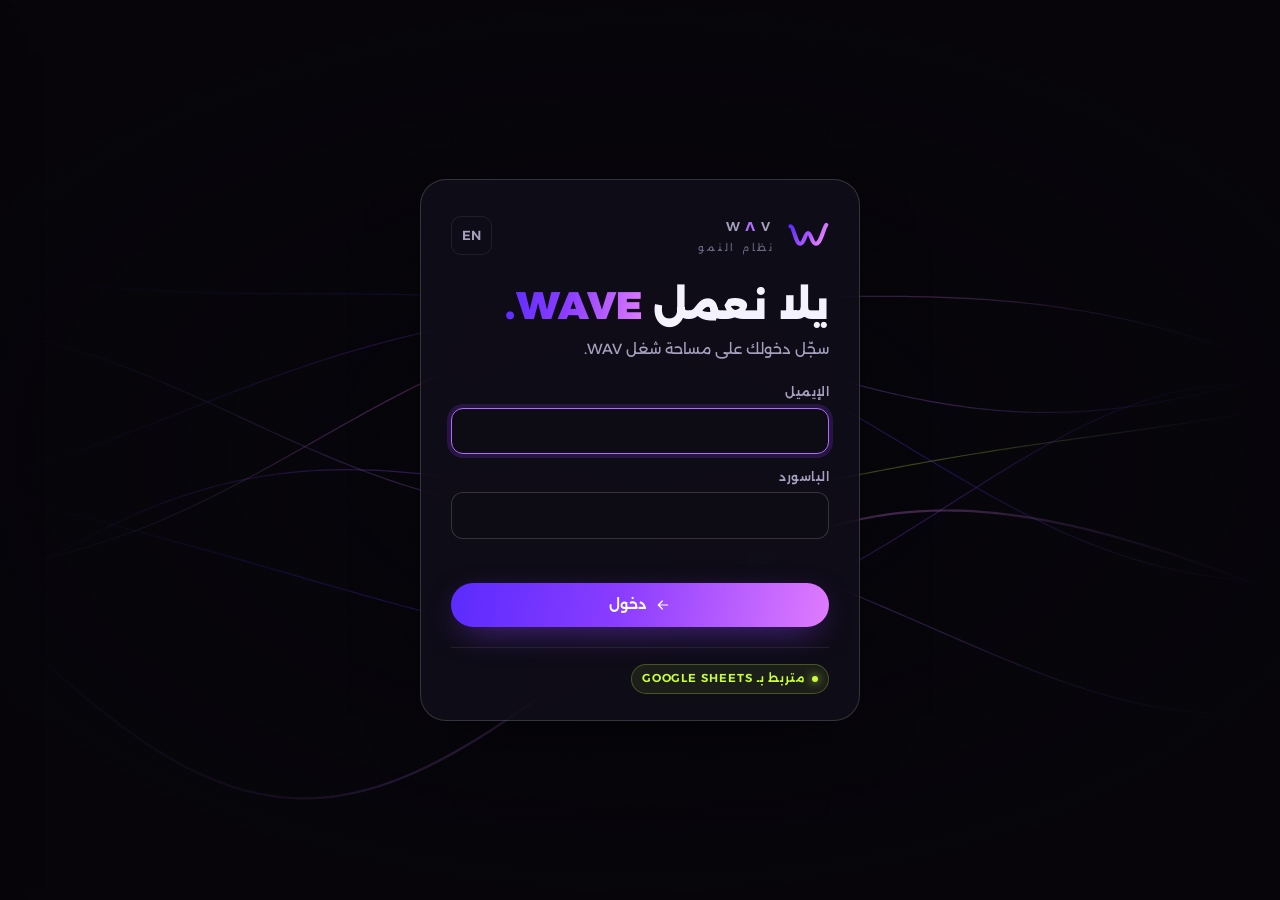
==== commit 63c3509b: "Add files via upload" ====
--- a/index.html
+++ b/index.html
@@ -780,6 +780,15 @@
 <div class="toasts" id="toasts" aria-live="polite"></div>
 
 <script>
+/* ==========================================================================
+   WAV CRM — config
+   Paste your Apps Script Web App URL (ends with /exec) here.
+   When it's set, everyone who opens the site goes straight to the real
+   sign-in screen — no demo mode, no "connect" step.
+   Leave it empty ('') to keep the demo workspace.
+   ========================================================================== */
+const API_URL = 'https://script.google.com/macros/s/AKfycbybFvdynM9p6g9wwqugVFFqUvNujYRhneWVkBNE0co-FpZwgSMi4RSAA6oaEAndnSgX/exec';
+
 /* ==========================================================================
    i18n — English + Arabic (RTL). Every UI string lives here.
    ========================================================================== */
@@ -1370,16 +1379,25 @@
   lastSync: null,
   flushing: false,
   timer: 0,
-  url() { return LS.get('wav_api', ''); },
+  url() { return API_URL || LS.get('wav_api', ''); },
   setState(s) { this.state = s; renderSyncPill(); },
   saveOutbox() { LS.set('wav_outbox', this.outbox); },
   async call(action, data = {}, { auth = true, url } = {}) {
     const body = { action, ...data };
     if (auth) body.token = SESSION?.token;
     // text/plain keeps this a "simple" request — no CORS preflight, which Apps Script can't answer.
-    const res = await fetch(url || this.url(), { method: 'POST', body: JSON.stringify(body), redirect: 'follow' });
-    if (!res.ok) throw Object.assign(new Error('HTTP ' + res.status), { code: 'NET' });
-    const j = await res.json();
+    const ctrl = new AbortController();
+    const timer = setTimeout(() => ctrl.abort(), 45000);
+    let res, j;
+    try {
+      res = await fetch(url || this.url(), { method: 'POST', body: JSON.stringify(body), redirect: 'follow', signal: ctrl.signal });
+      if (!res.ok) throw Object.assign(new Error('HTTP ' + res.status), { code: 'NET' });
+      j = await res.json();
+    } catch (e) {
+      throw e.code ? e : Object.assign(new Error(e.name === 'AbortError' ? 'Timeout' : 'Network error'), { code: 'NET' });
+    } finally {
+      clearTimeout(timer);
+    }
     if (!j.ok) {
       const e = Object.assign(new Error(j.error || 'Error'), { code: j.code || 'ERR' });
       if (e.code === 'AUTH' && auth) onAuthExpired();
@@ -3226,7 +3244,7 @@
         ${kv([[t('set.mode'), isCloud() ? `<span class="lime">${t('set.modeCloud')}</span>` : t('set.modeDemo')], isCloud() ? [t('set.lastSync'), Sync.lastSync ? ago(Sync.lastSync) : '—'] : null])}
         <label class="field" style="margin-top:14px"><span>${t('set.url')}</span><input class="input" id="apiUrl" dir="ltr" placeholder="https://script.google.com/macros/s/…/exec" value="${esc(Sync.url())}" ${isCloud() ? 'readonly' : ''} /></label>
         <div class="quick" style="margin-top:12px">
-          ${isCloud() ? `<button data-act="syncNow">${icon('sync')}${t('set.syncNow')}</button><button data-act="disconnect">${icon('logout', 'flip')}${t('set.disconnect')}</button>` : `<button data-act="testUrl">${icon('link')}${t('set.test')}</button><button data-act="connectUrl">${icon('lock')}${t('login.connectBtn')}</button>`}
+          ${isCloud() ? `<button data-act="syncNow">${icon('sync')}${t('set.syncNow')}</button>${API_URL ? '' : `<button data-act="disconnect">${icon('logout', 'flip')}${t('set.disconnect')}</button>`}` : `<button data-act="testUrl">${icon('link')}${t('set.test')}</button><button data-act="connectUrl">${icon('lock')}${t('login.connectBtn')}</button>`}
         </div>
         <div class="quick" style="margin-top:16px;padding-top:16px;border-top:1px solid var(--line)">
           ${admin || !isCloud() ? `<button data-act="backup">${icon('download')}${t('set.backup')}</button>` : ''}
@@ -3318,7 +3336,7 @@
   $('#login').hidden = false;
   closeDrawer(); closeModal(); closePalette();
   const api = Sync.url();
-  const mode = LOGIN_MODE || (api ? 'cloud' : 'demo');
+  const mode = API_URL ? 'cloud' : LOGIN_MODE || (api ? 'cloud' : 'demo');
   const card = $('#loginCard');
   const head = `<div class="login__top">${brandHTML()}<button class="lang-btn" data-act="lang">${LANG === 'ar' ? 'EN' : 'ع'}</button></div><h1 class="login__title">${t('login.title')}</h1>`;
   if (mode === 'cloud' && api) {
@@ -3330,7 +3348,7 @@
         <button class="btn btn--block" type="submit">${icon('arrow', 'flip')}<span>${t('login.signin')}</span></button>
       </form>
       <div class="login__foot"><span class="login__badge"><i></i>${t('login.connected')}</span>
-        <div style="display:flex;gap:14px;margin-top:12px;flex-wrap:wrap"><button class="dim" data-act="loginDemo">${t('login.useDemo')}</button><button class="dim" data-act="loginChangeUrl">${t('set.disconnect')}</button></div></div>`;
+        ${API_URL ? '' : `<div style="display:flex;gap:14px;margin-top:12px;flex-wrap:wrap"><button class="dim" data-act="loginDemo">${t('login.useDemo')}</button><button class="dim" data-act="loginChangeUrl">${t('set.disconnect')}</button></div>`}</div>`;
     $('#loginForm').addEventListener('submit', async (e) => {
       e.preventDefault();
       const f = e.target, btn = $('button[type=submit]', f);
@@ -3408,6 +3426,7 @@
    BOOT
    ========================================================================== */
 (function boot() {
+  if (SESSION && API_URL && !isCloud()) SESSION = null; // a live URL is built in — no demo sessions
   if (SESSION && isCloud() && (!Sync.url() || !SESSION.token)) SESSION = null;
   if (SESSION) {
     if (!Store.load()) { if (isCloud()) SESSION = null; else seedDemo(); }
